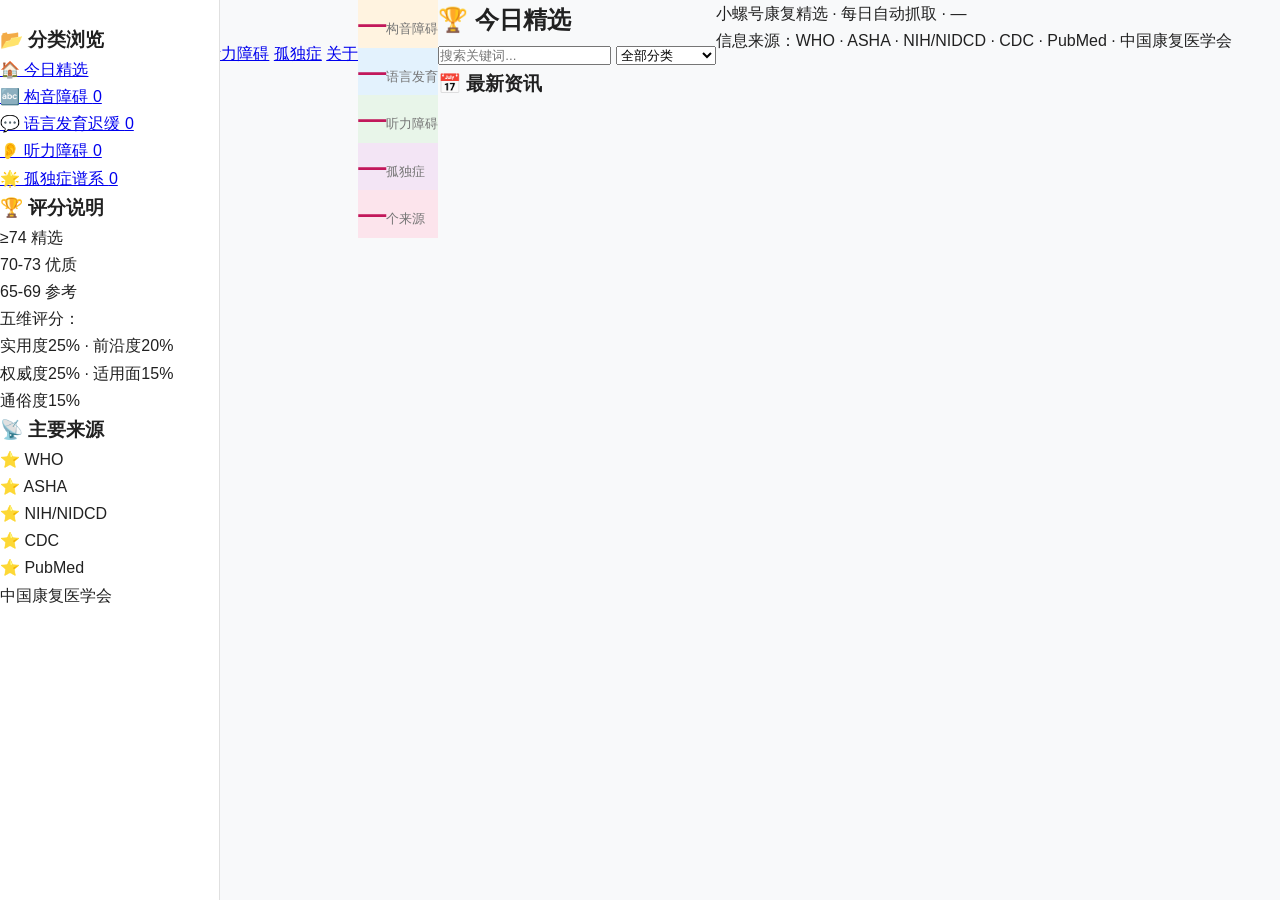
==== index.html @ 3b56fe11 "Add files via upload" ====
<!DOCTYPE html>
<html lang="zh-CN">
<head>
  <meta charset="UTF-8">
  <meta name="viewport" content="width=device-width, initial-scale=1.0">
  <title>小螺号康复精选 — 每日精选言语康复/语言发育迟缓/听力障碍/孤独症康复资讯</title>
  <link rel="stylesheet" href="styles.css">
  <link rel="icon" href="data:image/svg+xml,<svg xmlns='http://www.w3.org/2000/svg' viewBox='0 0 100 100'><text y='.9em' font-size='90'>🐚</text></svg>">
  <style>
    /* Loading skeleton */
    .skeleton { background: linear-gradient(90deg,#f0f0f0 25%,#e0e0e0 50%,#f0f0f0 75%); background-size: 200% 100%; animation: shimmer 1.5s infinite; border-radius: 8px; }
    @keyframes shimmer { 0%{background-position:200% 0} 100%{background-position:-200% 0} }
    .loading-msg { text-align: center; padding: 60px; color: #888; font-size: 16px; }
  </style>
</head>
<body>

<!-- 顶栏 -->
<header class="site-header">
  <div class="header-inner container">
    <a href="index.html" class="logo">
      <svg width="32" height="32" viewBox="0 0 32 32" fill="none" xmlns="http://www.w3.org/2000/svg">
        <path d="M16 4C9.4 4 4 9.4 4 16s5.4 12 12 12 12-5.4 12-12S22.6 4 16 4z" fill="#C2185B" opacity=".15"/>
        <path d="M16 8c-1.1 0-2 .9-2 2v6l-4 4h8l-4-4v-6c0-1.1-.9-2-2-2z" fill="#C2185B"/>
        <path d="M10 20c0 3.3 2.7 6 6 6s6-2.7 6-6H10z" fill="#C2185B" opacity=".7"/>
      </svg>
      <span>小螺号康复精选</span>
    </a>
    <nav class="header-nav">
      <a href="index.html" class="active">今日精选</a>
      <a href="articulation.html">构音障碍</a>
      <a href="language.html">语言发育</a>
      <a href="hearing.html">听力障碍</a>
      <a href="autism.html">孤独症</a>
      <a href="about.html">关于</a>
    </nav>
    <div class="header-stats" id="headerStats">
      <span class="stat-item">🏆 <span id="statSelected">—</span> 精选</span>
      <span class="stat-item">📚 <span id="statTotal">—</span> 资讯</span>
      <span class="stat-item">🕐 <span id="statTime">—</span></span>
    </div>
  </div>
</header>

<!-- 统计横幅 -->
<div class="stats-bar" id="statsBar">
  <div class="container stats-inner">
    <div class="stat-pill" style="background:#fff3e0"><span class="stat-num" id="sArt">—</span><span class="stat-label">构音障碍</span></div>
    <div class="stat-pill" style="background:#e3f2fd"><span class="stat-num" id="sLang">—</span><span class="stat-label">语言发育</span></div>
    <div class="stat-pill" style="background:#e8f5e9"><span class="stat-num" id="sHear">—</span><span class="stat-label">听力障碍</span></div>
    <div class="stat-pill" style="background:#f3e5f5"><span class="stat-num" id="sAut">—</span><span class="stat-label">孤独症</span></div>
    <div class="stat-pill" style="background:#fce4ec"><span class="stat-num" id="sSrc">—</span><span class="stat-label">个来源</span></div>
  </div>
</div>

<!-- 主内容 -->
<main class="main-content container">
  <div class="content-grid">

    <!-- 左侧栏 -->
    <aside class="sidebar" id="sidebar">
      <div class="sidebar-section">
        <h3 class="sidebar-title">📂 分类浏览</h3>
        <ul class="sidebar-nav" id="sidebarNav">
          <li><a href="index.html" class="active">🏠 今日精选</a></li>
          <li><a href="articulation.html">🔤 构音障碍 <span class="badge" id="badgeArt">0</span></a></li>
          <li><a href="language.html">💬 语言发育迟缓 <span class="badge" id="badgeLang">0</span></a></li>
          <li><a href="hearing.html">👂 听力障碍 <span class="badge" id="badgeHear">0</span></a></li>
          <li><a href="autism.html">🌟 孤独症谱系 <span class="badge" id="badgeAut">0</span></a></li>
        </ul>
      </div>
      <div class="sidebar-section">
        <h3 class="sidebar-title">🏆 评分说明</h3>
        <div class="score-legend">
          <div class="legend-item"><span class="legend-dot" style="background:#e53935"></span> ≥74 精选</div>
          <div class="legend-item"><span class="legend-dot" style="background:#fb8c00"></span> 70-73 优质</div>
          <div class="legend-item"><span class="legend-dot" style="background:#43a047"></span> 65-69 参考</div>
        </div>
        <div class="sidebar-desc">五维评分：<br>实用度25% · 前沿度20%<br>权威度25% · 适用面15%<br>通俗度15%</div>
      </div>
      <div class="sidebar-section">
        <h3 class="sidebar-title">📡 主要来源</h3>
        <div class="source-list">
          <div class="source-item">⭐ WHO</div>
          <div class="source-item">⭐ ASHA</div>
          <div class="source-item">⭐ NIH/NIDCD</div>
          <div class="source-item">⭐ CDC</div>
          <div class="source-item">⭐ PubMed</div>
          <div class="source-item">中国康复医学会</div>
        </div>
      </div>
    </aside>

    <!-- 右侧文章列表 -->
    <section class="articles-area" id="articlesArea">
      <div class="articles-header">
        <h2 class="section-title" id="sectionTitle">🏆 今日精选</h2>
        <div class="articles-controls">
          <input type="text" id="searchInput" class="search-input" placeholder="搜索关键词...">
          <select id="filterSelect" class="filter-select">
            <option value="">全部分类</option>
            <option value="articulation">构音障碍</option>
            <option value="language">语言发育迟缓</option>
            <option value="hearing">听力障碍</option>
            <option value="autism">孤独症谱系</option>
          </select>
        </div>
      </div>

      <!-- 精选区 -->
      <div id="selectedSection" class="selected-grid" style="display:none">
        <h3 class="subsection-title">⭐ 精选推荐</h3>
        <div id="selectedGrid" class="articles-grid"></div>
      </div>

      <!-- 全部文章 -->
      <div id="timelineSection">
        <h3 class="subsection-title" id="timelineTitle">📅 最新资讯</h3>
        <div id="timelineList" class="timeline-list"></div>
      </div>
    </section>

  </div>
</main>

<!-- 页脚 -->
<footer class="site-footer">
  <div class="container footer-inner">
    <p>小螺号康复精选 · 每日自动抓取 · <span id="footerTime">—</span></p>
    <p>信息来源：WHO · ASHA · NIH/NIDCD · CDC · PubMed · 中国康复医学会</p>
  </div>
</footer>

<script src="data.js"></script>
<script>
// ═══════════════════════════════════════════════════
// 渲染引擎
// ═══════════════════════════════════════════════════
const DATA = window.REHAB_HOT_DATA;

function esc(s) {
  if (!s) return '';
  return String(s)
    .replace(/&/g,'&amp;')
    .replace(/</g,'&lt;')
    .replace(/>/g,'&gt;')
    .replace(/"/g,'&quot;');
}

function scoreClass(score) {
  if (score >= 74) return 'score-top';
  if (score >= 70) return 'score-high';
  return 'score-mid';
}

function scoreLabel(score) {
  if (score >= 74) return '精选';
  if (score >= 70) return '优质';
  return '参考';
}

function catBadge(cat) {
  const map = {articulation:'🔤',language:'💬',hearing:'👂',autism:'🌟'};
  const names = {articulation:'构音',language:'语言',hearing:'听力',autism:'孤独'};
  return `<span class="cat-badge cat-${cat}">${map[cat]||'📌'} ${names[cat]||cat}</span>`;
}

function articleCard(art) {
  const s = art.scores || {};
  return `
  <article class="article-card ${art.is_selected ? 'card-selected' : ''}">
    <div class="card-header">
      ${catBadge(art.category)}
      <span class="score-badge ${scoreClass(art.final_score)}">${art.final_score}</span>
    </div>
    <h3 class="card-title"><a href="${esc(art.url)}" target="_blank" rel="noopener">${esc(art.title)}</a></h3>
    <p class="card-summary">${esc(art.summary)}</p>
    ${art.reason ? `<p class="card-reason">💡 ${esc(art.reason)}</p>` : ''}
    <div class="card-footer">
      <span class="card-source">${esc(art.source)}</span>
      <span class="card-date">${esc(art.date_label)} ${esc(art.time_label)}</span>
    </div>
    <div class="card-scores">
      <span title="实用度" class="score-dim ${s.实用度>=70?'ok':''}">实用 ${s.实用度||0}</span>
      <span title="前沿度" class="score-dim ${s.前沿度>=70?'ok':''}">前沿 ${s.前沿度||0}</span>
      <span title="权威度" class="score-dim ${s.权威度>=85?'ok':''}">权威 ${s.权威度||0}</span>
      <span title="适用面" class="score-dim ${s.适用面>=60?'ok':''}">适用 ${s.适用面||0}</span>
    </div>
    <a href="${esc(art.url)}" target="_blank" rel="noopener" class="read-btn">阅读原文 →</a>
  </article>`;
}

function renderAll() {
  const arts = DATA.articles || [];
  const cats = DATA.categories || {};

  // 更新统计
  document.getElementById('statSelected').textContent = DATA.selected_count || 0;
  document.getElementById('statTotal').textContent = DATA.total || arts.length;
  document.getElementById('statTime').textContent = DATA.updated || '';
  document.getElementById('footerTime').textContent = DATA.updated || '';

  const art  = cats.articulation || {};
  const lang = cats.language || {};
  const hear = cats.hearing || {};
  const aut  = cats.autism || {};
  document.getElementById('sArt').textContent  = art.total  || 0;
  document.getElementById('sLang').textContent  = lang.total || 0;
  document.getElementById('sHear').textContent  = hear.total || 0;
  document.getElementById('sAut').textContent   = aut.total  || 0;
  document.getElementById('sSrc').textContent   = DATA.sources_count || 0;

  document.getElementById('badgeArt').textContent  = art.total  || 0;
  document.getElementById('badgeLang').textContent = lang.total || 0;
  document.getElementById('badgeHear').textContent = hear.total || 0;
  document.getElementById('badgeAut').textContent  = aut.total  || 0;

  // 精选文章
  const selected = arts.filter(a => a.is_selected).slice(0, 6);
  if (selected.length > 0) {
    document.getElementById('selectedSection').style.display = 'block';
    document.getElementById('selectedGrid').innerHTML =
      selected.map(articleCard).join('');
  }

  // 全部文章（按日期分组）
  const byDate = {};
  for (const a of arts) {
    const d = a.date_label || '其他';
    if (!byDate[d]) byDate[d] = [];
    byDate[d].push(a);
  }

  const sortedDates = Object.keys(byDate).sort((a, b) => {
    // 按日期字符串排序（最新的在前面）
    return b.localeCompare(a);
  });

  let timelineHTML = '';
  for (const date of sortedDates) {
    timelineHTML += `<div class="date-group">
      <div class="date-label-row"><span class="date-label">📅 ${esc(date)}</span><span class="date-count">${byDate[date].length}篇</span></div>
      <div class="date-articles">${byDate[date].map(articleCard).join('')}</div>
    </div>`;
  }
  document.getElementById('timelineList').innerHTML = timelineHTML;
}

// 搜索 + 过滤
function applyFilters() {
  const q    = document.getElementById('searchInput').value.trim().toLowerCase();
  const cat  = document.getElementById('filterSelect').value;
  const arts = DATA.articles || [];
  const filtered = arts.filter(a => {
    if (cat && a.category !== cat) return false;
    if (q) {
      const text = (a.title + ' ' + a.summary + ' ' + a.source + ' ' + (a.reason||'')).toLowerCase();
      if (!text.includes(q)) return false;
    }
    return true;
  });

  // 重建时间线
  const byDate = {};
  for (const a of filtered) {
    const d = a.date_label || '其他';
    if (!byDate[d]) byDate[d] = [];
    byDate[d].push(a);
  }

  const sortedDates = Object.keys(byDate).sort((a, b) => b.localeCompare(a));
  let html = '';
  for (const date of sortedDates) {
    html += `<div class="date-group">
      <div class="date-label-row"><span class="date-label">📅 ${esc(date)}</span><span class="date-count">${byDate[date].length}篇</span></div>
      <div class="date-articles">${byDate[date].map(articleCard).join('')}</div>
    </div>`;
  }

  const selectedSection = document.getElementById('selectedSection');
  if (q || cat) {
    selectedSection.style.display = 'none';
  } else {
    selectedSection.style.display = filtered.filter(a=>a.is_selected).length > 0 ? 'block' : 'none';
  }

  document.getElementById('timelineList').innerHTML = html || '<p style="padding:40px;text-align:center;color:#888">未找到匹配的文章</p>';
  document.getElementById('sectionTitle').textContent = (q || cat) ? `🔍 搜索结果（${filtered.length}篇）` : '🏆 今日精选';
}

document.getElementById('searchInput').addEventListener('input', applyFilters);
document.getElementById('filterSelect').addEventListener('change', applyFilters);

// 高亮侧边栏
(function highlightSidebar() {
  const navs = document.querySelectorAll('.sidebar-nav a');
  navs.forEach(a => {
    if (a.getAttribute('href') === 'index.html') {
      a.classList.toggle('active', true);
    }
  });
})();

renderAll();
</script>
</body>
</html>
---- styles.css ----
/* ============================================
   小螺号康复精选 RehabHot - 样式表
   家长版主色: #C2185B (玫红)
   康复师版主色: #2b7dd1 (藏蓝)
   ============================================ */

/* ---------- 变量 & 重置 ---------- */
:root {
  /* 家长版 */
  --color-primary: #C2185B;
  --color-primary-light: #E91E8C;
  --color-primary-bg: #FCE4EC;
  --color-accent: #FF4081;

  /* 共用 */
  --color-bg: #F8F9FA;
  --color-surface: #FFFFFF;
  --color-border: #E0E0E0;
  --color-text: #212121;
  --color-text-muted: #757575;
  --color-score-high: #E53935;
  --color-score-mid: #FB8C00;
  --color-score-low: #43A047;

  /* 阴影 */
  --shadow-sm: 0 2px 8px rgba(0,0,0,.08);
  --shadow-md: 0 4px 16px rgba(0,0,0,.12);

  /* 圆角 */
  --radius: 12px;
  --radius-sm: 8px;

  /* 侧边栏宽度 */
  --sidebar-w: 220px;
}

* { box-sizing: border-box; margin: 0; padding: 0; }

body {
  font-family: -apple-system, "PingFang SC", "Microsoft YaHei", sans-serif;
  background: var(--color-bg);
  color: var(--color-text);
  line-height: 1.7;
  display: flex;
  min-height: 100vh;
}

/* ---------- 左侧边栏 ---------- */
.sidebar {
  width: var(--sidebar-w);
  background: var(--color-surface);
  border-right: 1px solid var(--color-border);
  padding: 24px 0;
  position: fixed;
  top: 0; left: 0; bottom: 0;
  display: flex;
  flex-direction: column;
  overflow-y: auto;
}

.sidebar-brand {
  display: flex;
  align-items: center;
  gap: 10px;
  padding: 0 20px 20px;
  text-decoration: none;
  border-bottom: 1px solid var(--color-border);
  margin-bottom: 12px;
}

.brand-logo {
  width: 36px; height: 36px;
  background: linear-gradient(135deg, var(--color-primary), var(--color-accent));
  border-radius: 10px;
  display: flex; align-items: center; justify-content: center;
  color: #fff; font-weight: 900; font-size: 14px;
  letter-spacing: -0.5px;
}

.brand-text { display: flex; flex-direction: column; }
.brand-name { font-weight: 700; font-size: 15px; color: var(--color-text); }
.brand-sub { font-size: 11px; color: var(--color-text-muted); }

.side-nav { flex: 1; padding: 0 12px; }

.side-link {
  display: flex;
  align-items: center;
  gap: 10px;
  padding: 10px 12px;
  border-radius: var(--radius-sm);
  text-decoration: none;
  color: var(--color-text-muted);
  font-size: 14px;
  transition: all 0.2s;
  margin-bottom: 2px;
}

.side-link:hover { background: var(--color-primary-bg); color: var(--color-primary); }
.side-link.active { background: var(--color-primary-bg); color: var(--color-primary); font-weight: 600; }
.side-link svg { width: 18px; height: 18px; flex-shrink: 0; }

.side-section-title {
  padding: 16px 24px 6px;
  font-size: 11px;
  font-weight: 700;
  text-transform: uppercase;
  letter-spacing: 0.08em;
  color: var(--color-text-muted);
}

.sidebar-footer {
  padding: 12px;
  border-top: 1px solid var(--color-border);
}

/* ---------- 主内容区 ---------- */
.main {
  margin-left: var(--sidebar-w);
  flex: 1;
  min-height: 100vh;
}

/* ---------- 页面头部 ---------- */
.page-header {
  padding: 32px 36px 24px;
  background: var(--color-surface);
  border-bottom: 1px solid var(--color-border);
}

.page-title {
  font-size: 26px;
  font-weight: 700;
  color: var(--color-text);
}

.page-subtitle {
  font-size: 14px;
  color: var(--color-text-muted);
  margin-top: 4px;
}

/* 渐变标题条 */
.gradient-bar {
  background: linear-gradient(135deg, var(--color-primary), var(--color-accent));
  padding: 20px 36px;
  color: #fff;
}

.gradient-bar .page-title { color: #fff; }
.gradient-bar .page-subtitle { color: rgba(255,255,255,0.8); }

/* ---------- 筛选栏 ---------- */
.filter-bar {
  padding: 16px 36px;
  background: var(--color-surface);
  border-bottom: 1px solid var(--color-border);
  display: flex;
  align-items: center;
  gap: 12px;
  flex-wrap: wrap;
}

.filter-bar input[type="text"] {
  flex: 1;
  min-width: 200px;
  padding: 8px 14px;
  border: 1px solid var(--color-border);
  border-radius: var(--radius-sm);
  font-size: 14px;
  outline: none;
  transition: border-color 0.2s;
}

.filter-bar input[type="text"]:focus { border-color: var(--color-primary); }

.filter-tag {
  display: inline-flex;
  align-items: center;
  gap: 4px;
  padding: 5px 12px;
  border-radius: 20px;
  border: 1px solid var(--color-border);
  font-size: 13px;
  cursor: pointer;
  transition: all 0.2s;
  text-decoration: none;
  color: var(--color-text);
}

.filter-tag:hover, .filter-tag.active {
  border-color: var(--color-primary);
  background: var(--color-primary-bg);
  color: var(--color-primary);
}

/* ---------- 时间线内容区 ---------- */
.timeline-wrap { padding: 0 36px 40px; }

.timeline-day { margin-top: 28px; }

.timeline-day-head {
  display: flex;
  align-items: center;
  gap: 12px;
  margin-bottom: 16px;
}

.timeline-date {
  font-size: 13px;
  font-weight: 700;
  color: var(--color-primary);
  text-transform: uppercase;
  letter-spacing: 0.05em;
}

.timeline-day-head::after {
  content: '';
  flex: 1;
  height: 1px;
  background: var(--color-border);
}

.timeline-items { display: flex; flex-direction: column; gap: 12px; }

/* ---------- 文章卡片 ---------- */
.article-card {
  background: var(--color-surface);
  border: 1px solid var(--color-border);
  border-radius: var(--radius);
  padding: 18px 20px;
  transition: box-shadow 0.2s, transform 0.2s;
}

.article-card:hover {
  box-shadow: var(--shadow-md);
  transform: translateY(-2px);
}

.card-header {
  display: flex;
  align-items: flex-start;
  justify-content: space-between;
  margin-bottom: 10px;
  gap: 12px;
}

.card-meta {
  display: flex;
  align-items: center;
  gap: 8px;
  flex-wrap: wrap;
}

.card-source {
  display: flex;
  align-items: center;
  gap: 6px;
  font-size: 13px;
  color: var(--color-text-muted);
}

.source-avatar {
  width: 22px; height: 22px;
  border-radius: 50%;
  background: var(--color-primary-bg);
  display: flex; align-items: center; justify-content: center;
  font-size: 10px; font-weight: 700;
  color: var(--color-primary);
}

.card-badges { display: flex; align-items: center; gap: 8px; }

.score-badge {
  display: inline-flex;
  align-items: center;
  padding: 2px 8px;
  border-radius: 10px;
  font-size: 12px;
  font-weight: 700;
  font-family: "SF Mono", monospace;
}

.score-high { background: #FFEBEE; color: var(--color-score-high); }
.score-mid { background: #FFF3E0; color: var(--color-score-mid); }
.score-low { background: #E8F5E9; color: var(--color-score-low); }

.selected-badge {
  display: inline-flex;
  align-items: center;
  gap: 3px;
  padding: 2px 8px;
  border-radius: 10px;
  background: linear-gradient(135deg, var(--color-primary), var(--color-accent));
  color: #fff;
  font-size: 11px;
  font-weight: 700;
}

.article-title {
  font-size: 16px;
  font-weight: 600;
  color: var(--color-text);
  text-decoration: none;
  line-height: 1.5;
  display: block;
  margin-bottom: 8px;
  transition: color 0.2s;
}

.article-title:hover { color: var(--color-primary); }

.article-summary {
  font-size: 14px;
  color: var(--color-text-muted);
  line-height: 1.7;
  margin-bottom: 12px;
  display: -webkit-box;
  -webkit-line-clamp: 3;
  -webkit-box-orient: vertical;
  overflow: hidden;
}

.article-reason {
  background: var(--color-primary-bg);
  border-left: 3px solid var(--color-primary);
  padding: 8px 12px;
  border-radius: 0 var(--radius-sm) var(--radius-sm) 0;
  font-size: 13px;
  color: var(--color-text);
  margin-bottom: 12px;
}

.article-reason-label {
  font-weight: 700;
  color: var(--color-primary);
  margin-right: 4px;
}

.article-tags {
  display: flex;
  flex-wrap: wrap;
  gap: 6px;
  margin-bottom: 10px;
}

.tag {
  display: inline-flex;
  padding: 2px 10px;
  border-radius: 12px;
  font-size: 12px;
  background: var(--color-bg);
  color: var(--color-text-muted);
  border: 1px solid var(--color-border);
}

.tag.category-articulation { background: #E3F2FD; color: #1565C0; border-color: #BBDEFB; }
.tag.category-language { background: #E8F5E9; color: #2E7D32; border-color: #C8E6C9; }
.tag.category-hearing { background: #FFF3E0; color: #E65100; border-color: #FFE0B2; }
.tag.category-autism { background: #F3E5F5; color: #7B1FA2; border-color: #E1BEE7; }

.article-footer {
  display: flex;
  align-items: center;
  justify-content: space-between;
  padding-top: 10px;
  border-top: 1px solid var(--color-border);
}

.article-time {
  font-size: 12px;
  color: var(--color-text-muted);
}

.read-btn {
  display: inline-flex;
  align-items: center;
  gap: 4px;
  padding: 5px 14px;
  border-radius: var(--radius-sm);
  background: var(--color-primary);
  color: #fff;
  text-decoration: none;
  font-size: 13px;
  font-weight: 600;
  transition: opacity 0.2s;
}

.read-btn:hover { opacity: 0.85; }

/* ---------- 分类入口卡片 ---------- */
.category-grid {
  display: grid;
  grid-template-columns: repeat(auto-fill, minmax(260px, 1fr));
  gap: 20px;
  padding: 28px 36px;
}

.cat-card {
  background: var(--color-surface);
  border: 1px solid var(--color-border);
  border-radius: var(--radius);
  padding: 24px;
  text-decoration: none;
  transition: all 0.2s;
  position: relative;
  overflow: hidden;
}

.cat-card:hover {
  box-shadow: var(--shadow-md);
  transform: translateY(-3px);
}

.cat-card::before {
  content: '';
  position: absolute;
  top: 0; left: 0; right: 0;
  height: 4px;
}

.cat-card.articulation::before { background: #1565C0; }
.cat-card.language::before { background: #2E7D32; }
.cat-card.hearing::before { background: #E65100; }
.cat-card.autism::before { background: #7B1FA2; }

.cat-icon {
  width: 48px; height: 48px;
  border-radius: 12px;
  display: flex; align-items: center; justify-content: center;
  font-size: 22px;
  margin-bottom: 14px;
}

.cat-card.articulation .cat-icon { background: #E3F2FD; }
.cat-card.language .cat-icon { background: #E8F5E9; }
.cat-card.hearing .cat-icon { background: #FFF3E0; }
.cat-card.autism .cat-icon { background: #F3E5F5; }

.cat-name { font-size: 17px; font-weight: 700; margin-bottom: 6px; }
.cat-desc { font-size: 13px; color: var(--color-text-muted); margin-bottom: 14px; }
.cat-count { font-size: 12px; color: var(--color-text-muted); }

/* ---------- 关于页 ---------- */
.about-content {
  max-width: 720px;
  padding: 40px 36px;
}

.about-content h2 {
  font-size: 20px;
  margin: 28px 0 12px;
  color: var(--color-text);
}

.about-content p { font-size: 15px; color: var(--color-text-muted); margin-bottom: 12px; }

.about-content ul {
  list-style: none;
  padding: 0;
  margin-bottom: 12px;
}

.about-content li {
  padding: 6px 0;
  font-size: 14px;
  color: var(--color-text-muted);
  display: flex;
  align-items: center;
  gap: 8px;
}

.about-content li::before {
  content: '✓';
  color: var(--color-primary);
  font-weight: 700;
}

/* ---------- 关于页数据源表格 ---------- */
.source-table {
  width: 100%;
  border-collapse: collapse;
  margin: 16px 0;
  font-size: 14px;
}

.source-table th, .source-table td {
  padding: 10px 14px;
  text-align: left;
  border-bottom: 1px solid var(--color-border);
}

.source-table th {
  background: var(--color-primary-bg);
  color: var(--color-primary);
  font-weight: 700;
}

.source-table tr:hover { background: #FAFAFA; }

/* ---------- 统计概览 ---------- */
.stats-row {
  display: flex;
  gap: 16px;
  padding: 20px 36px;
  flex-wrap: wrap;
}

.stat-card {
  flex: 1;
  min-width: 140px;
  background: var(--color-surface);
  border: 1px solid var(--color-border);
  border-radius: var(--radius);
  padding: 18px 20px;
  text-align: center;
}

.stat-num {
  font-size: 28px;
  font-weight: 700;
  color: var(--color-primary);
}

.stat-label { font-size: 13px; color: var(--color-text-muted); margin-top: 4px; }

/* ---------- 响应式 ---------- */
@media (max-width: 768px) {
  :root { --sidebar-w: 0px; }

  .sidebar {
    width: 100%;
    position: relative;
    flex-direction: row;
    flex-wrap: wrap;
    padding: 12px;
    border-right: none;
    border-bottom: 1px solid var(--color-border);
  }

  .sidebar-brand { padding: 0 12px 8px; border-bottom: none; }
  .side-nav { display: flex; flex-wrap: wrap; padding: 0; gap: 4px; }
  .side-link { font-size: 13px; padding: 6px 10px; }
  .side-section-title { display: none; }
  .sidebar-footer { display: none; }

  .main { margin-left: 0; }
  .page-header, .gradient-bar, .filter-bar { padding: 16px 16px 12px; }
  .timeline-wrap { padding: 0 16px 32px; }
  .category-grid { grid-template-columns: 1fr 1fr; padding: 16px; gap: 12px; }
  .stats-row { padding: 16px; }
  .about-content { padding: 24px 16px; }
}

/* ---------- 空状态 / 加载 ---------- */
.empty-state {
  text-align: center;
  padding: 60px 20px;
  color: var(--color-text-muted);
}

.empty-state .emoji { font-size: 48px; margin-bottom: 16px; }
.empty-state p { font-size: 15px; }

/* ---------- 顶部时间线指示器 ---------- */
.time-badge {
  display: inline-flex;
  align-items: center;
  gap: 5px;
  padding: 3px 10px;
  border-radius: 12px;
  font-size: 12px;
  color: #fff;
  background: var(--color-primary);
}

.time-dot {
  width: 6px; height: 6px;
  border-radius: 50%;
  background: currentColor;
  animation: pulse 1.5s infinite;
}

@keyframes pulse {
  0%, 100% { opacity: 1; }
  50% { opacity: 0.4; }
}
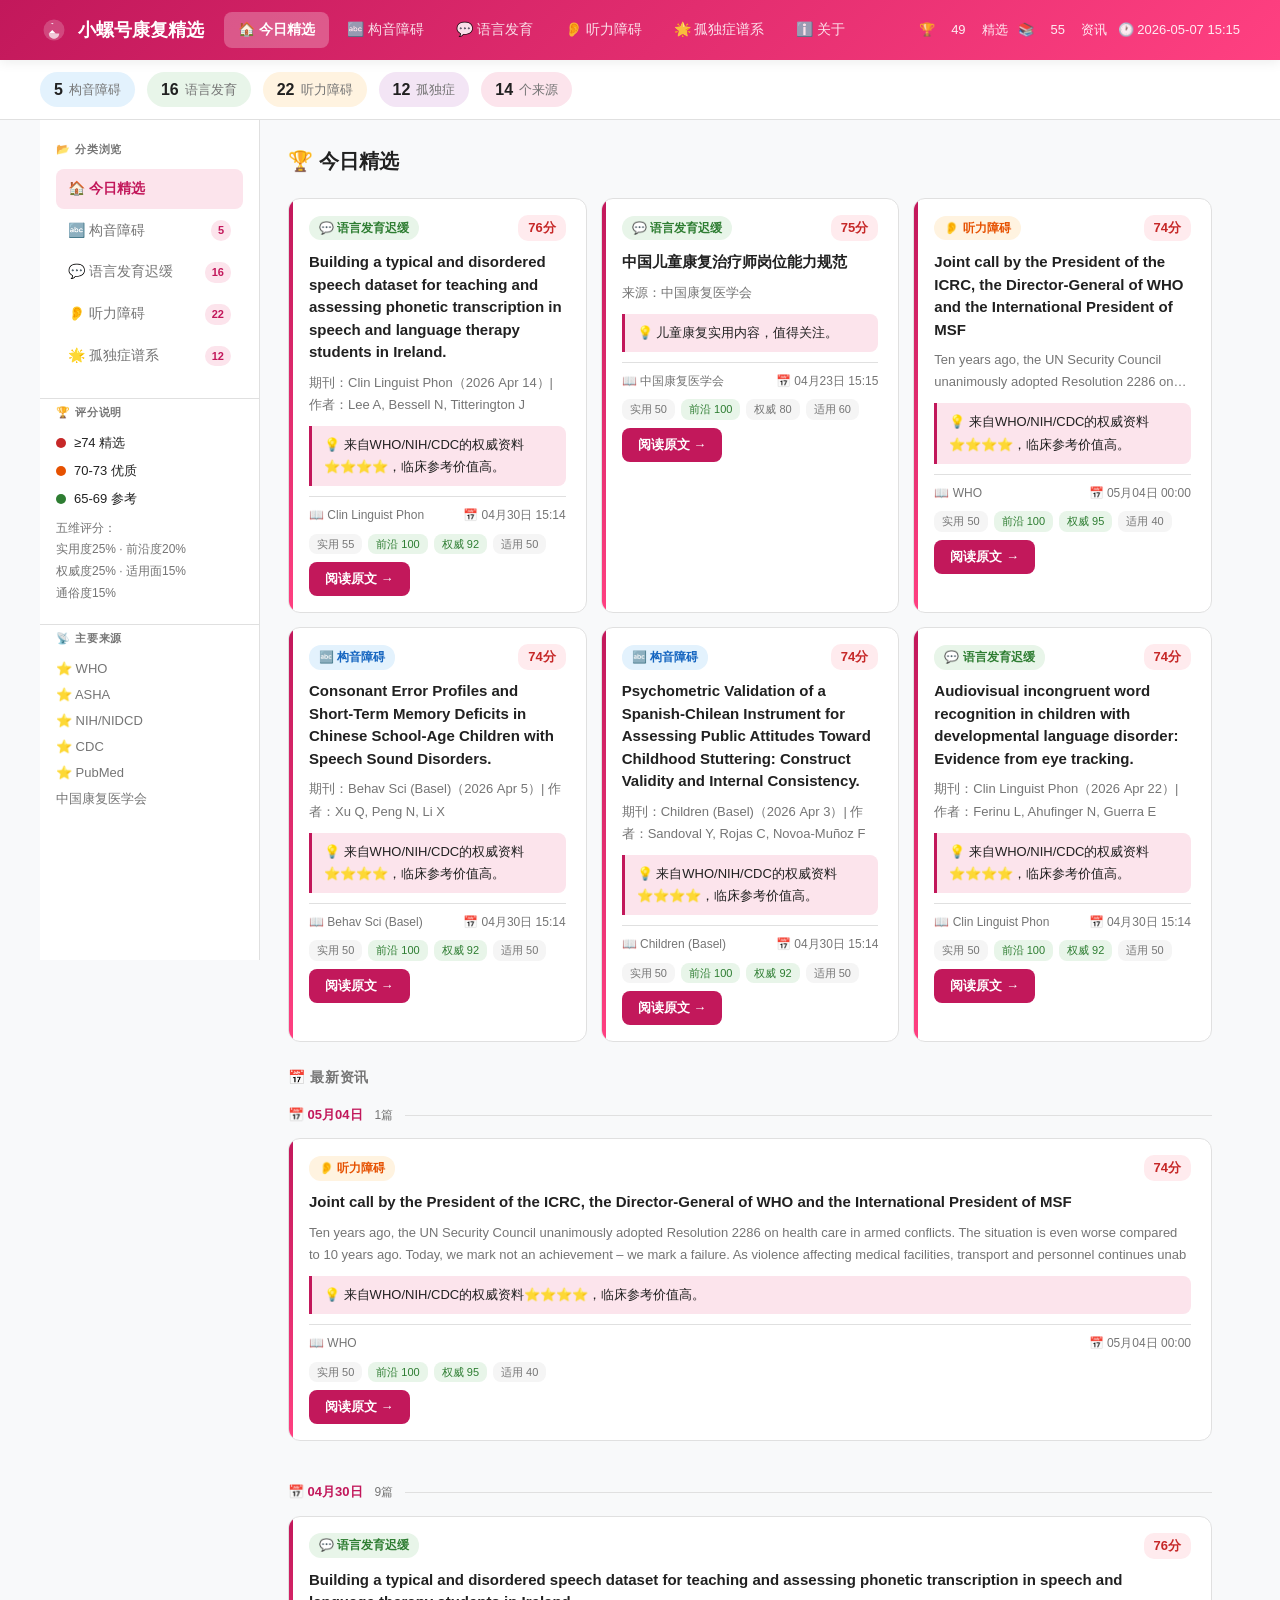
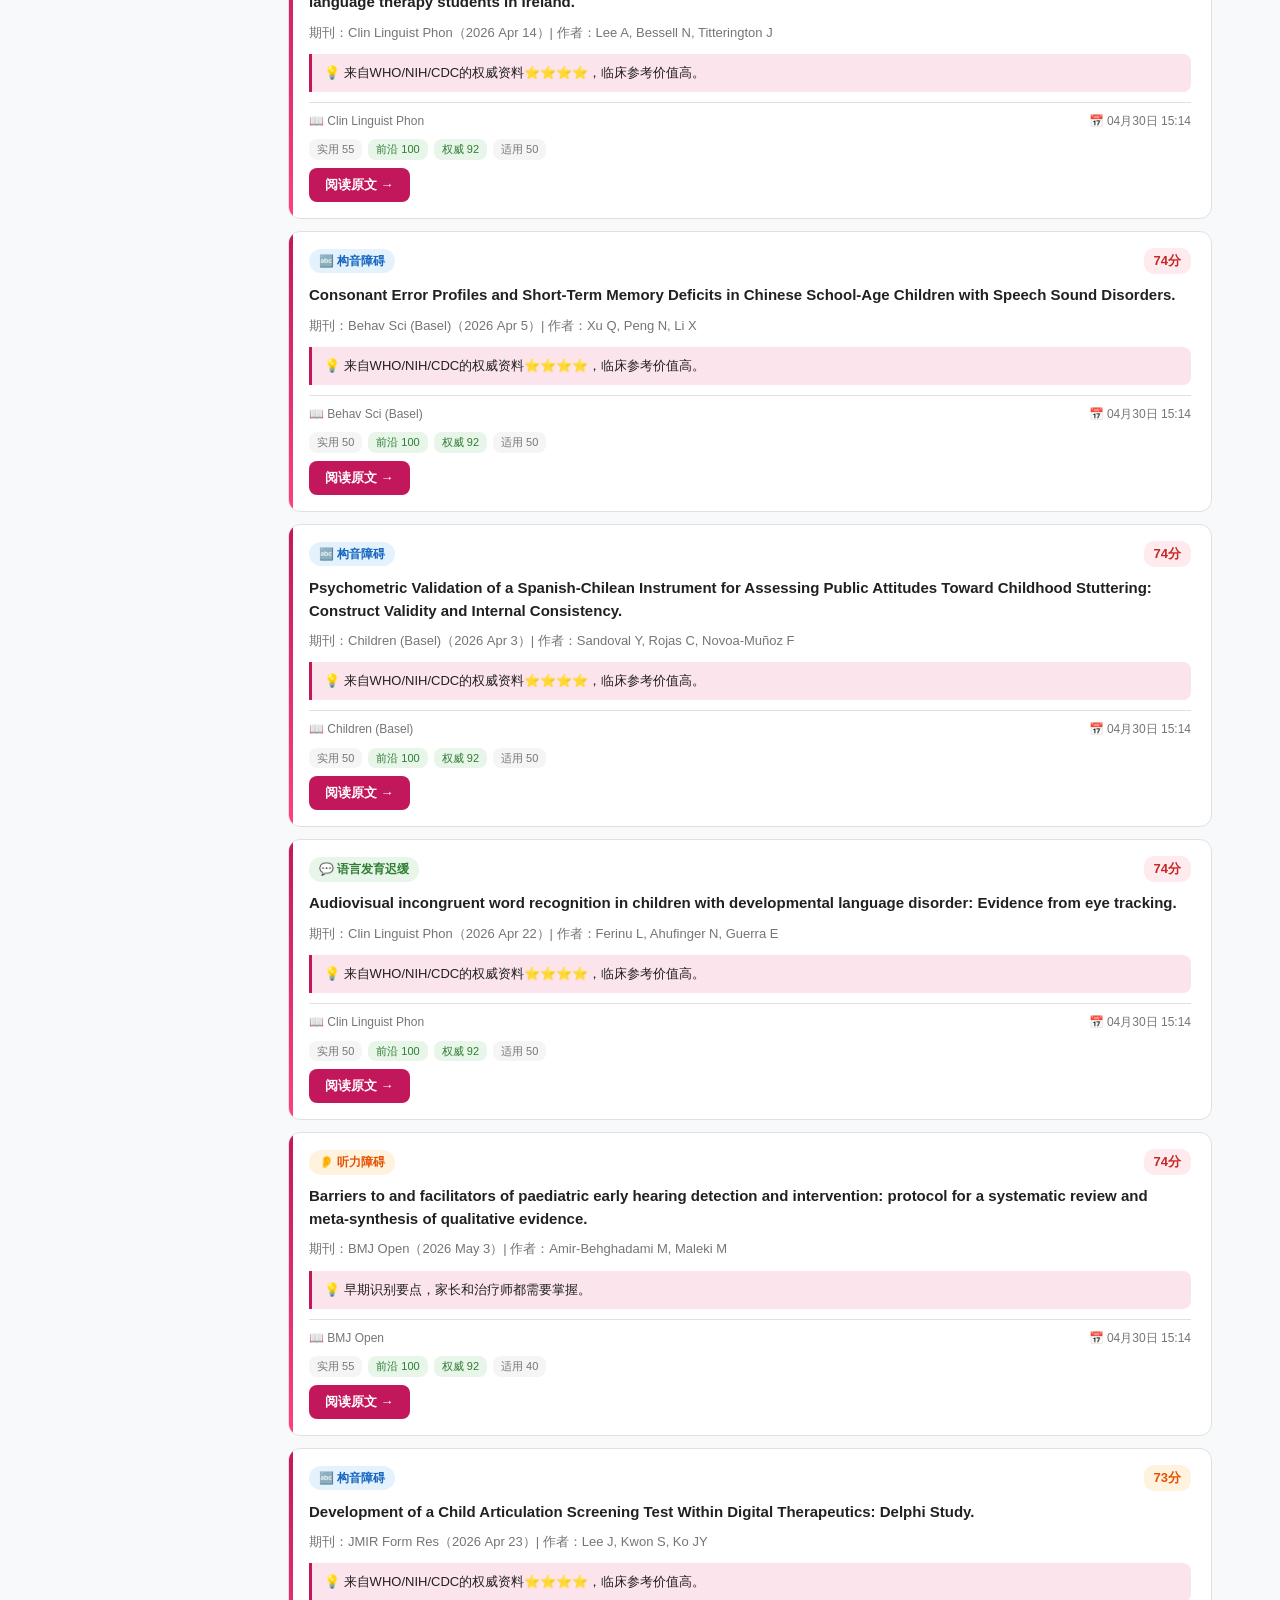
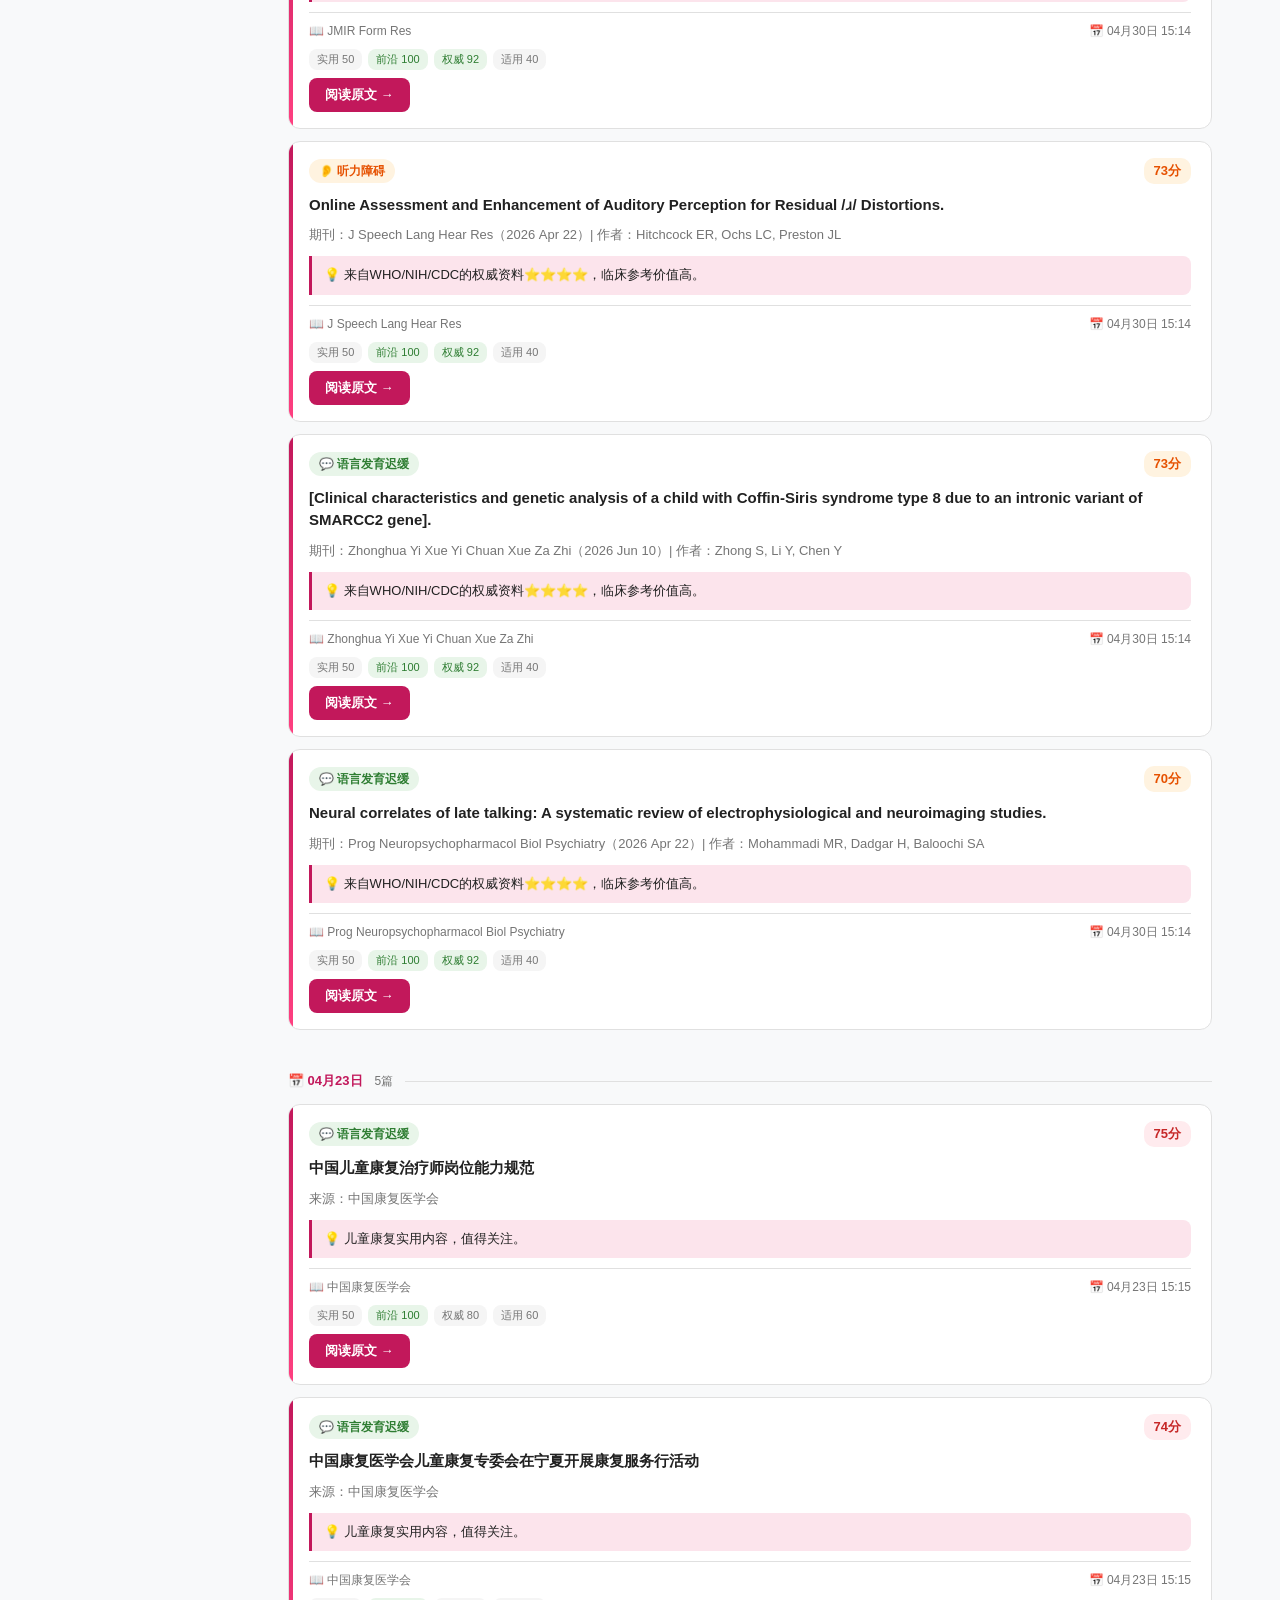
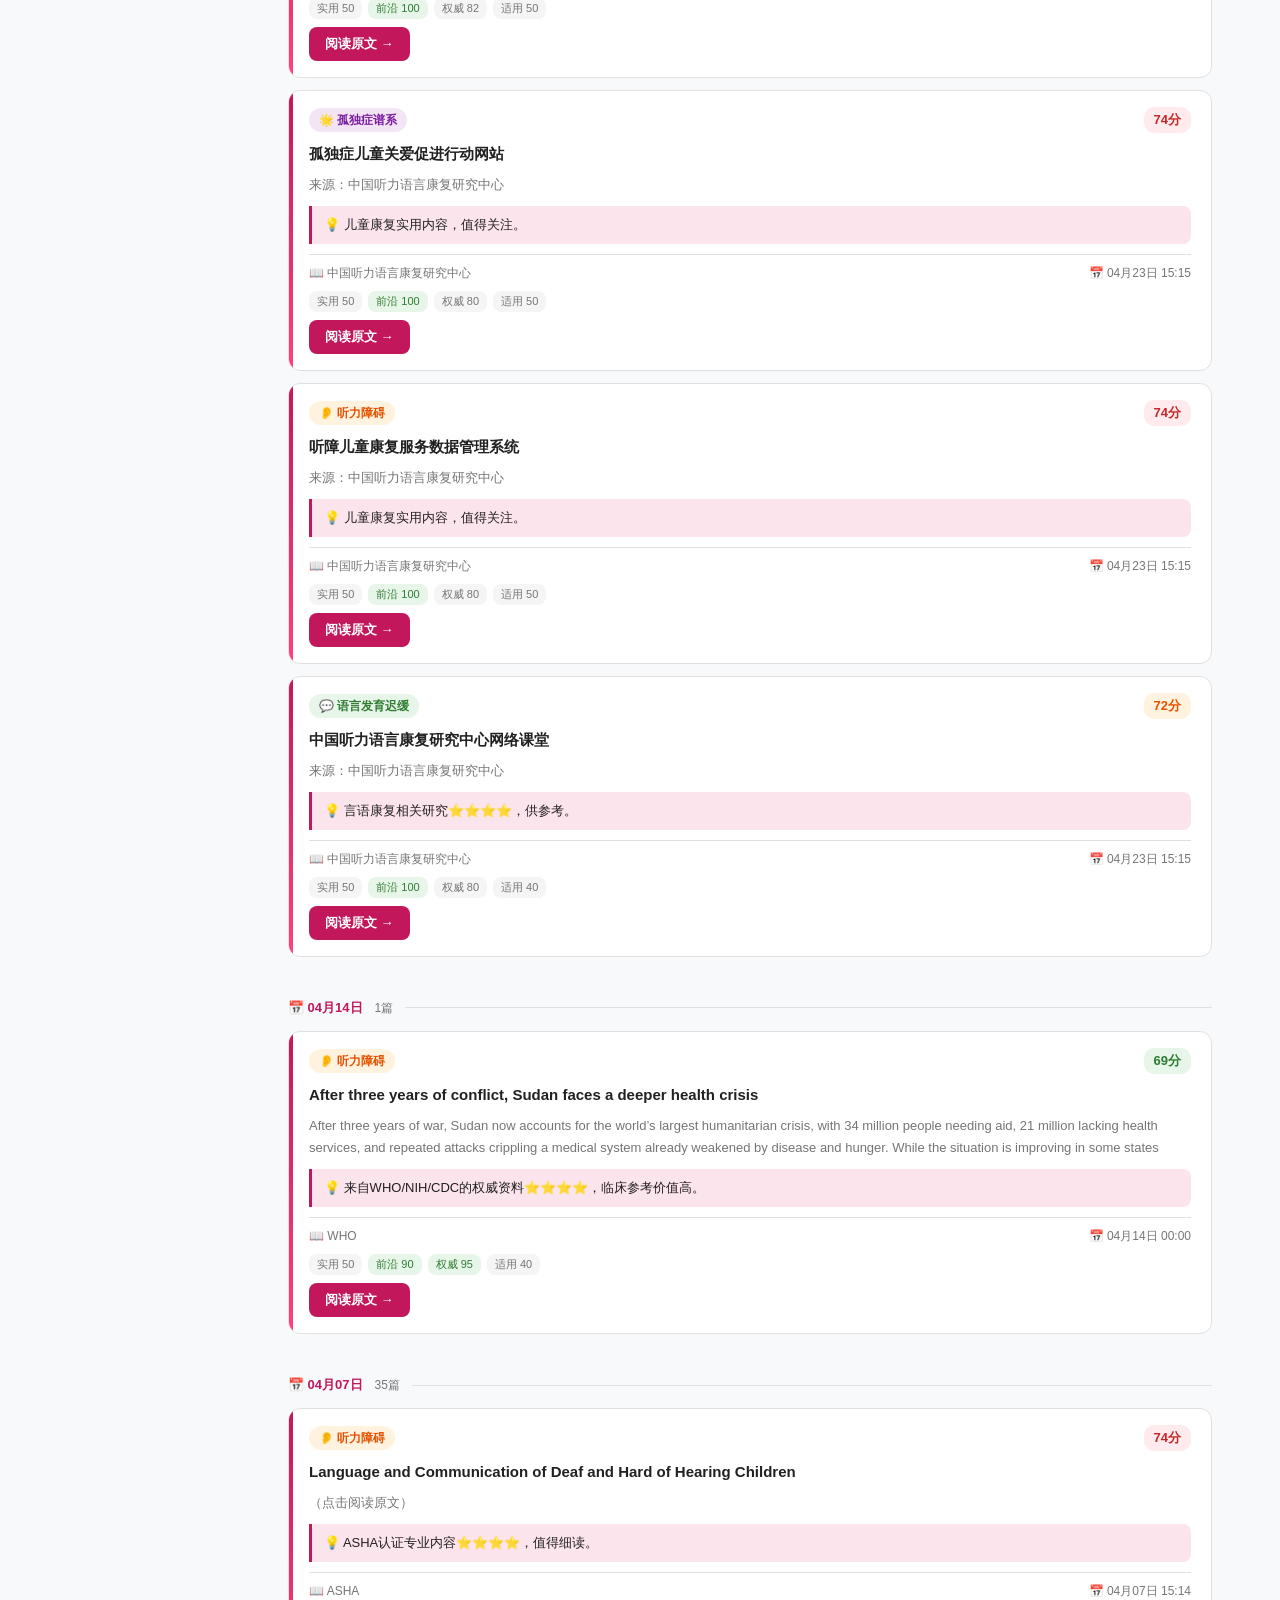
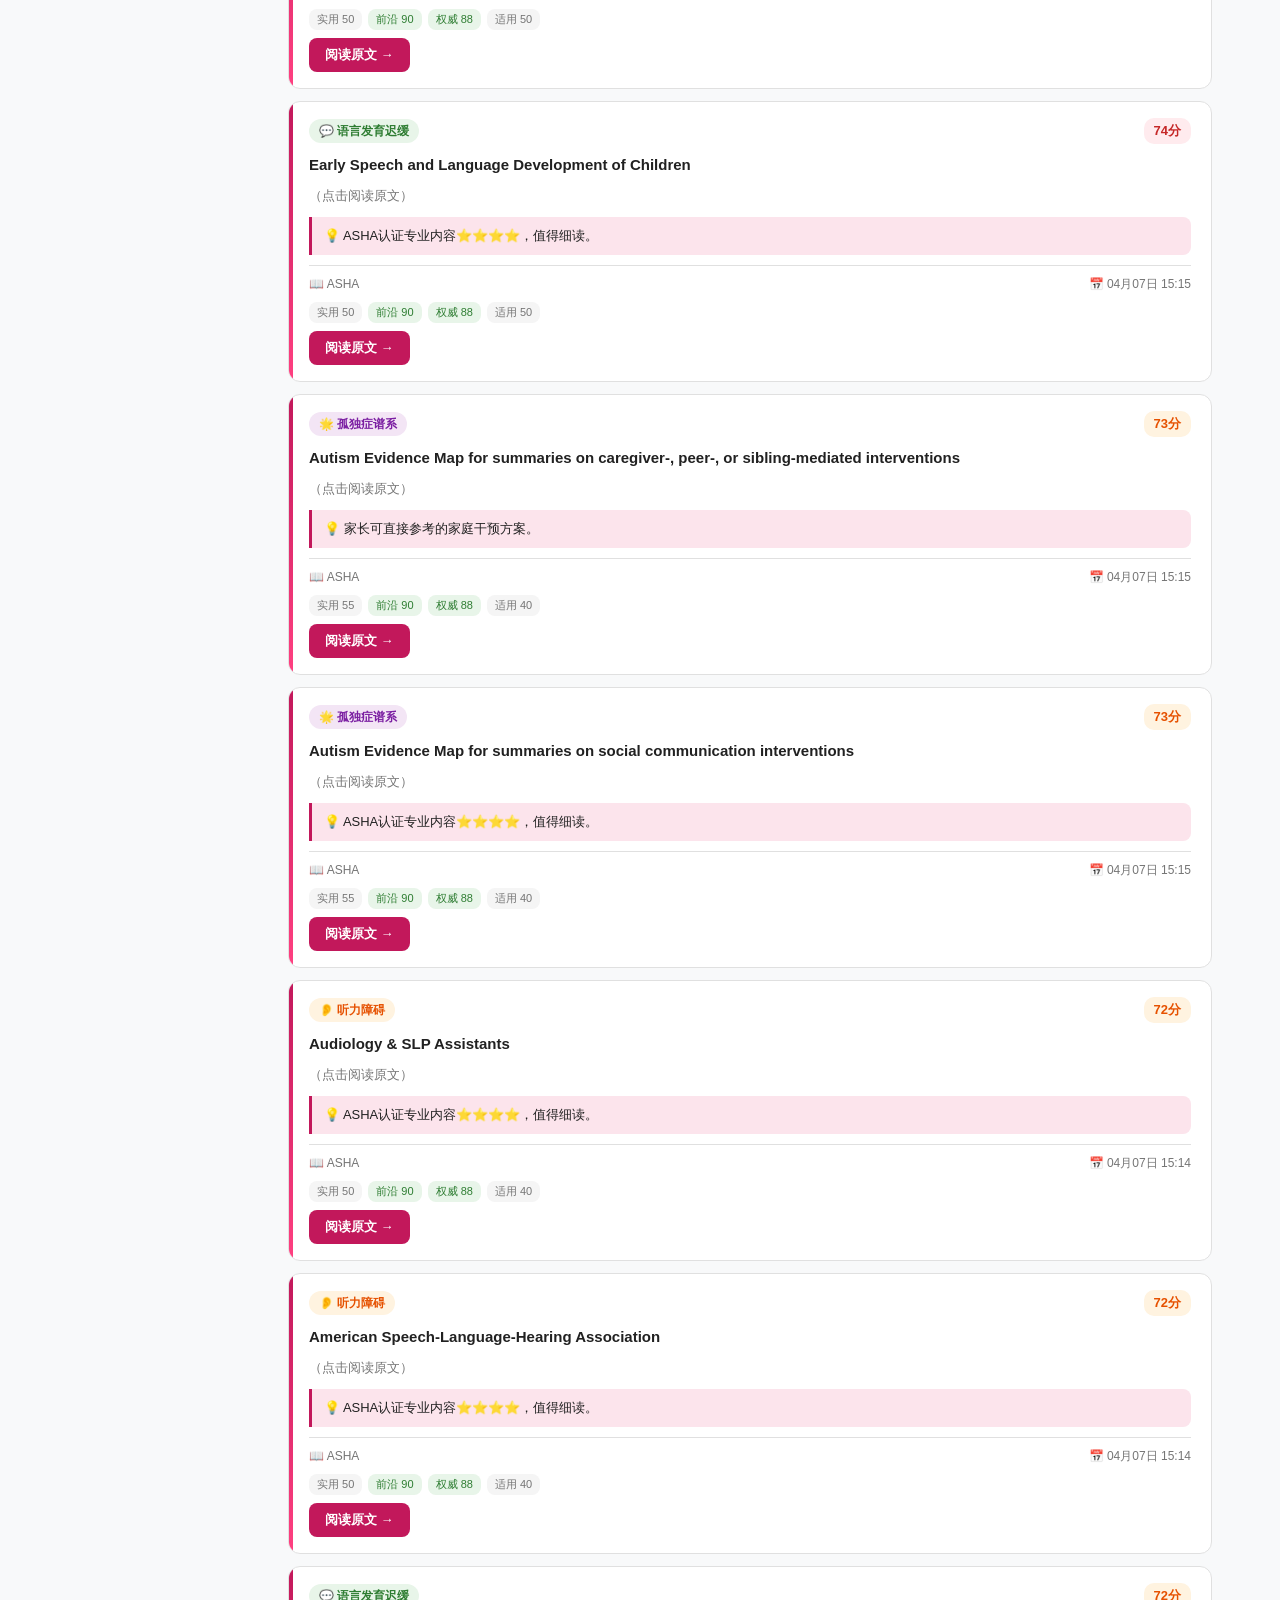
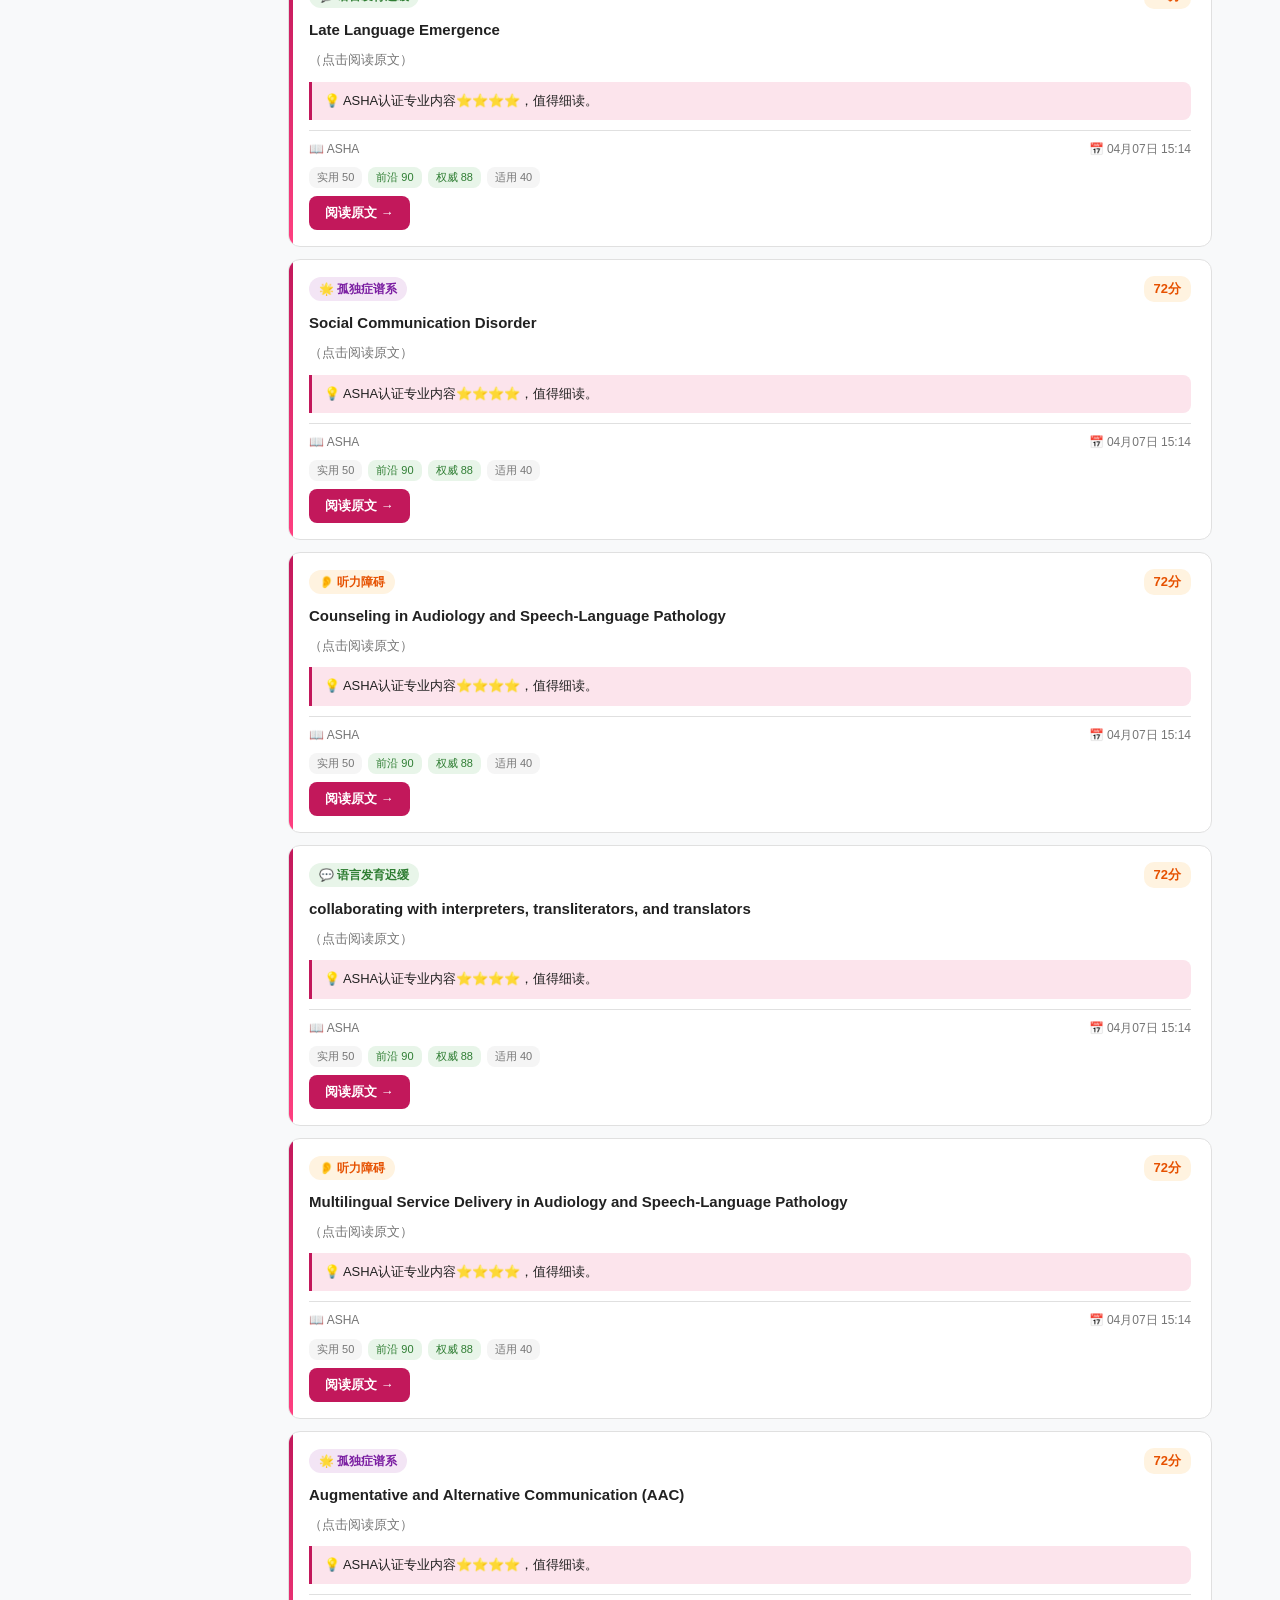
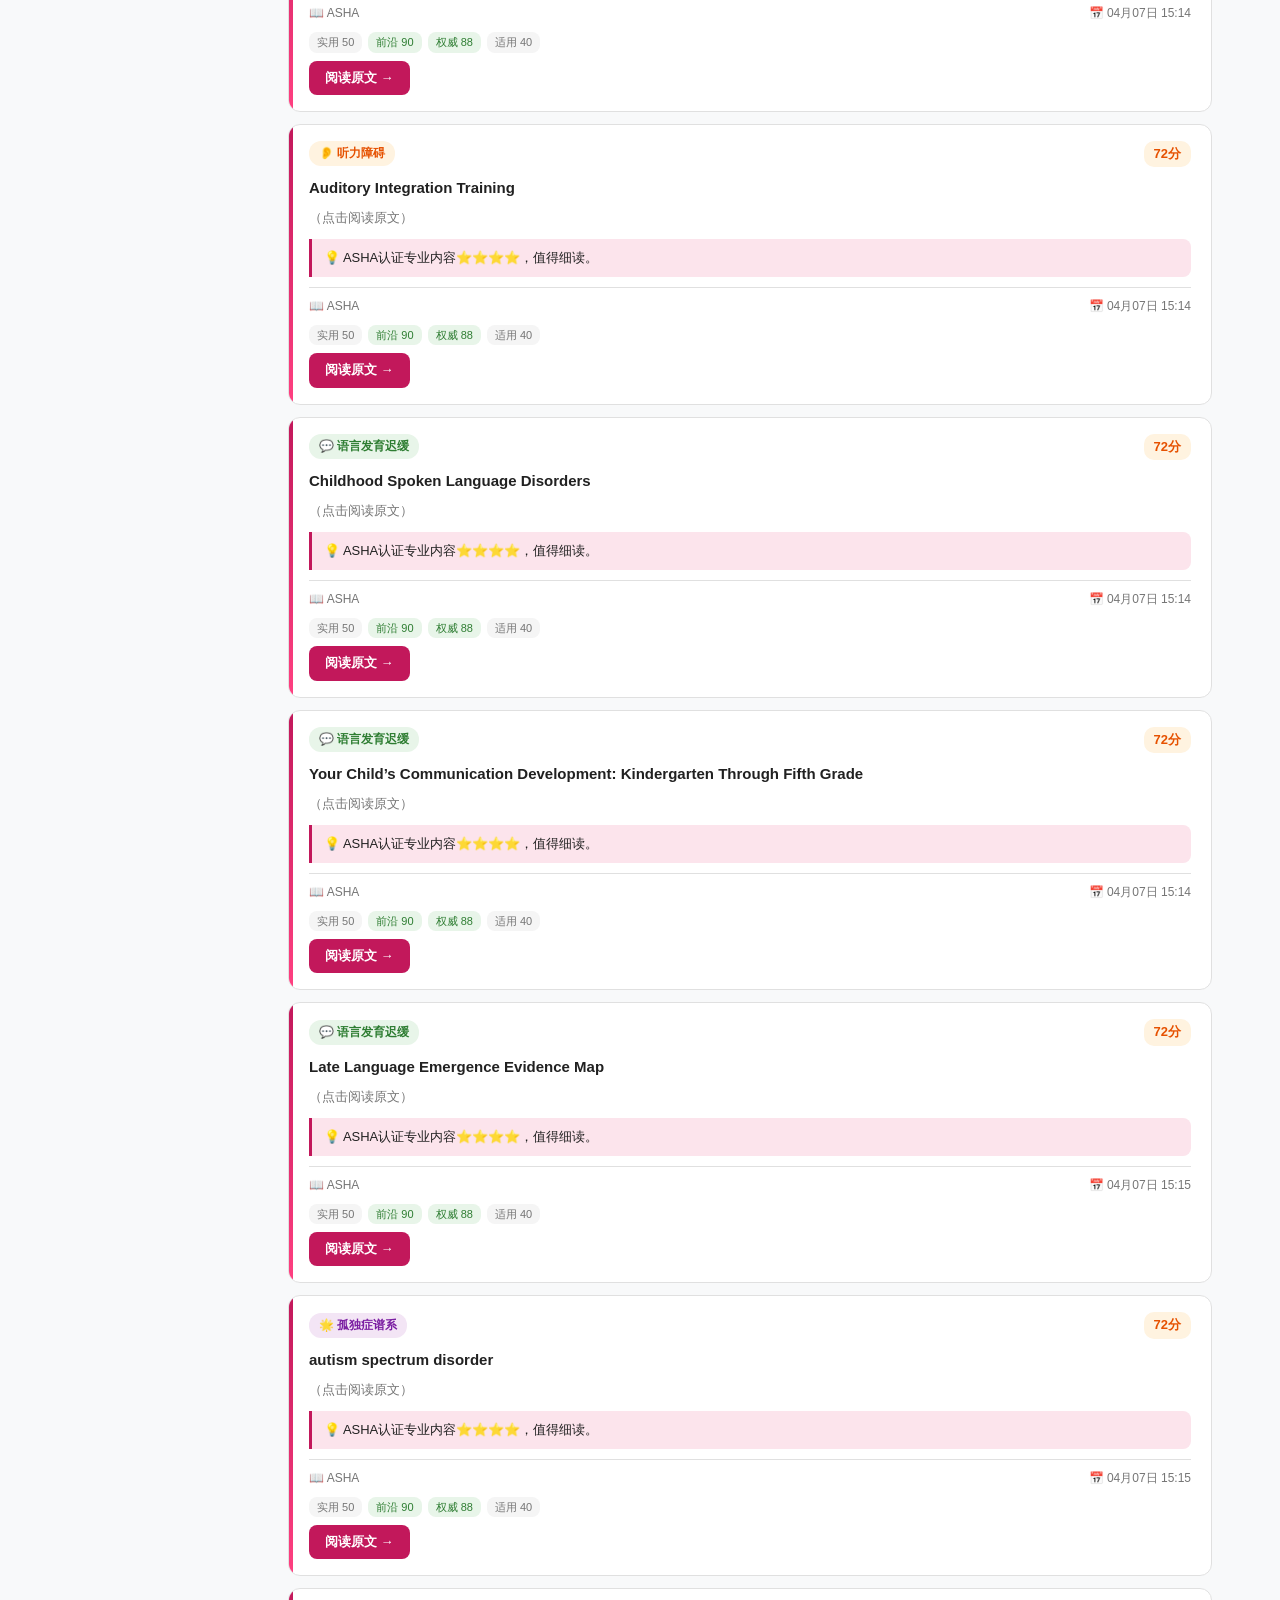
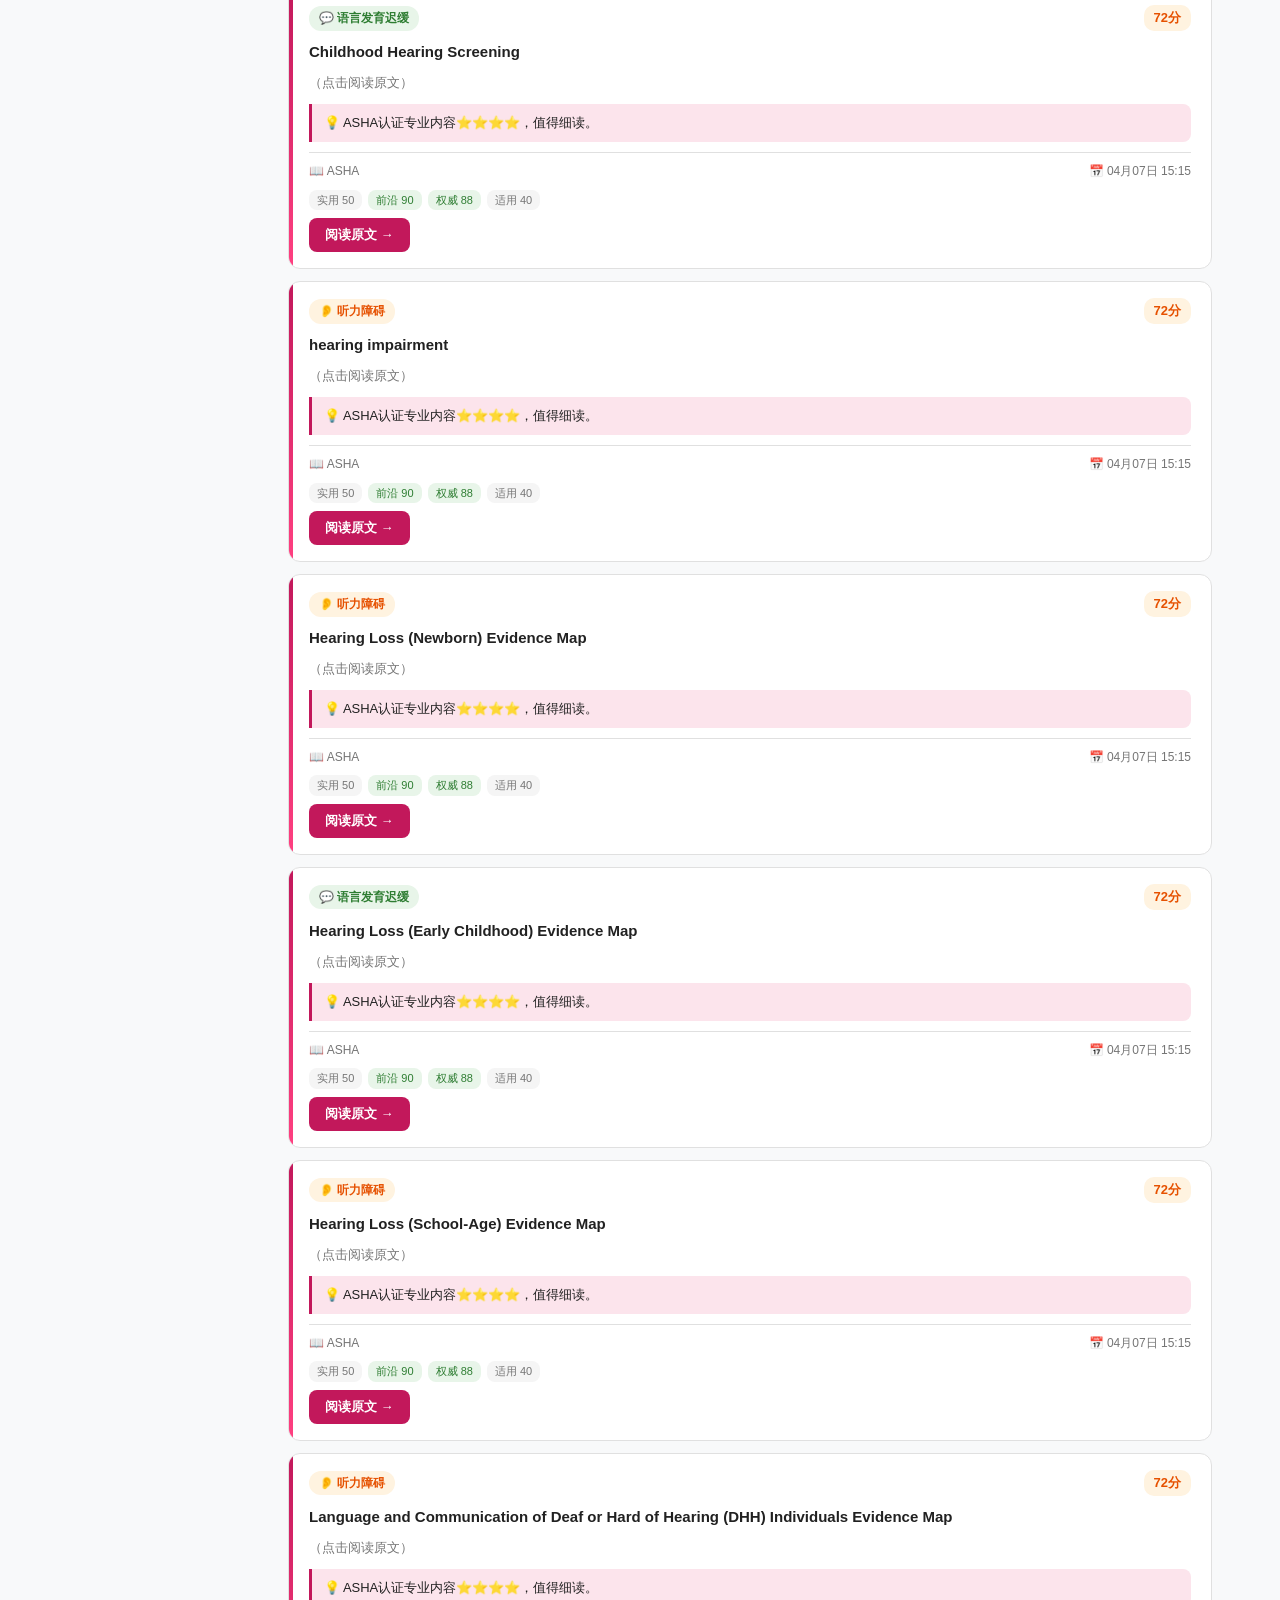
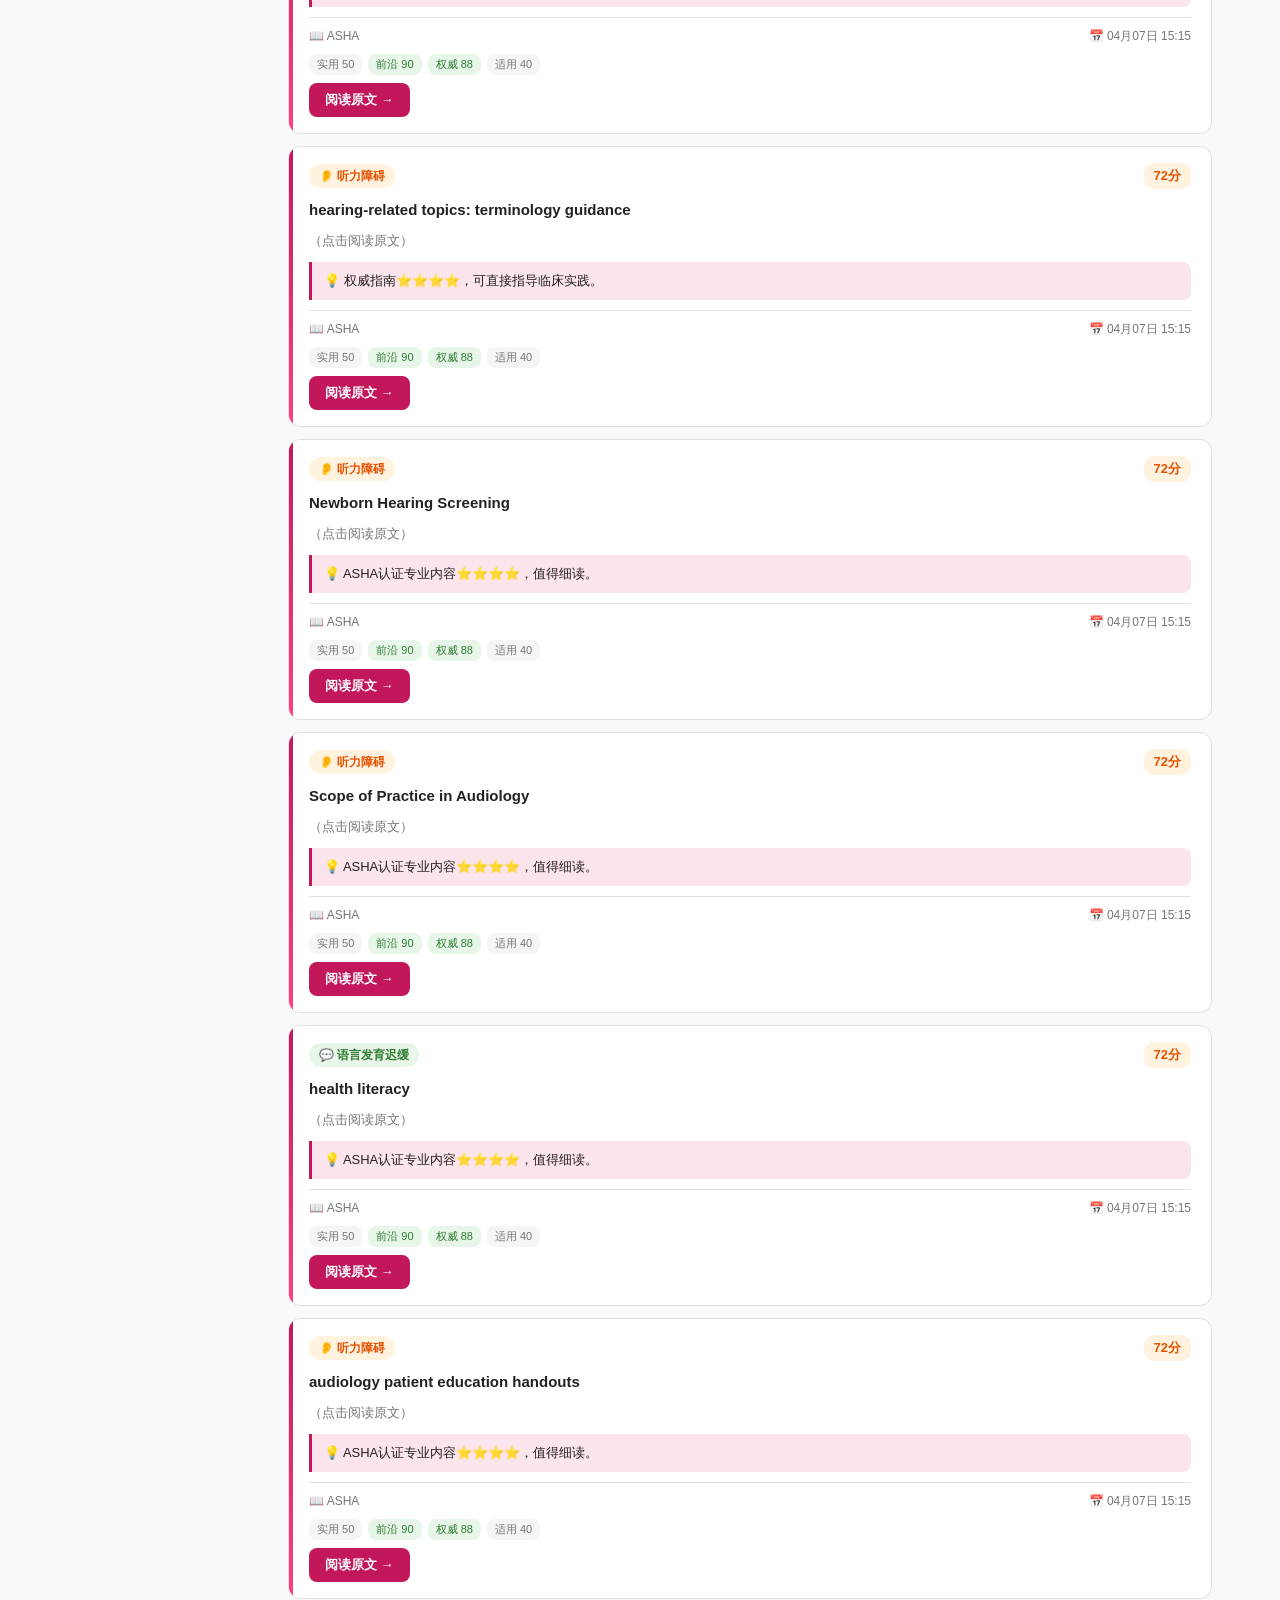
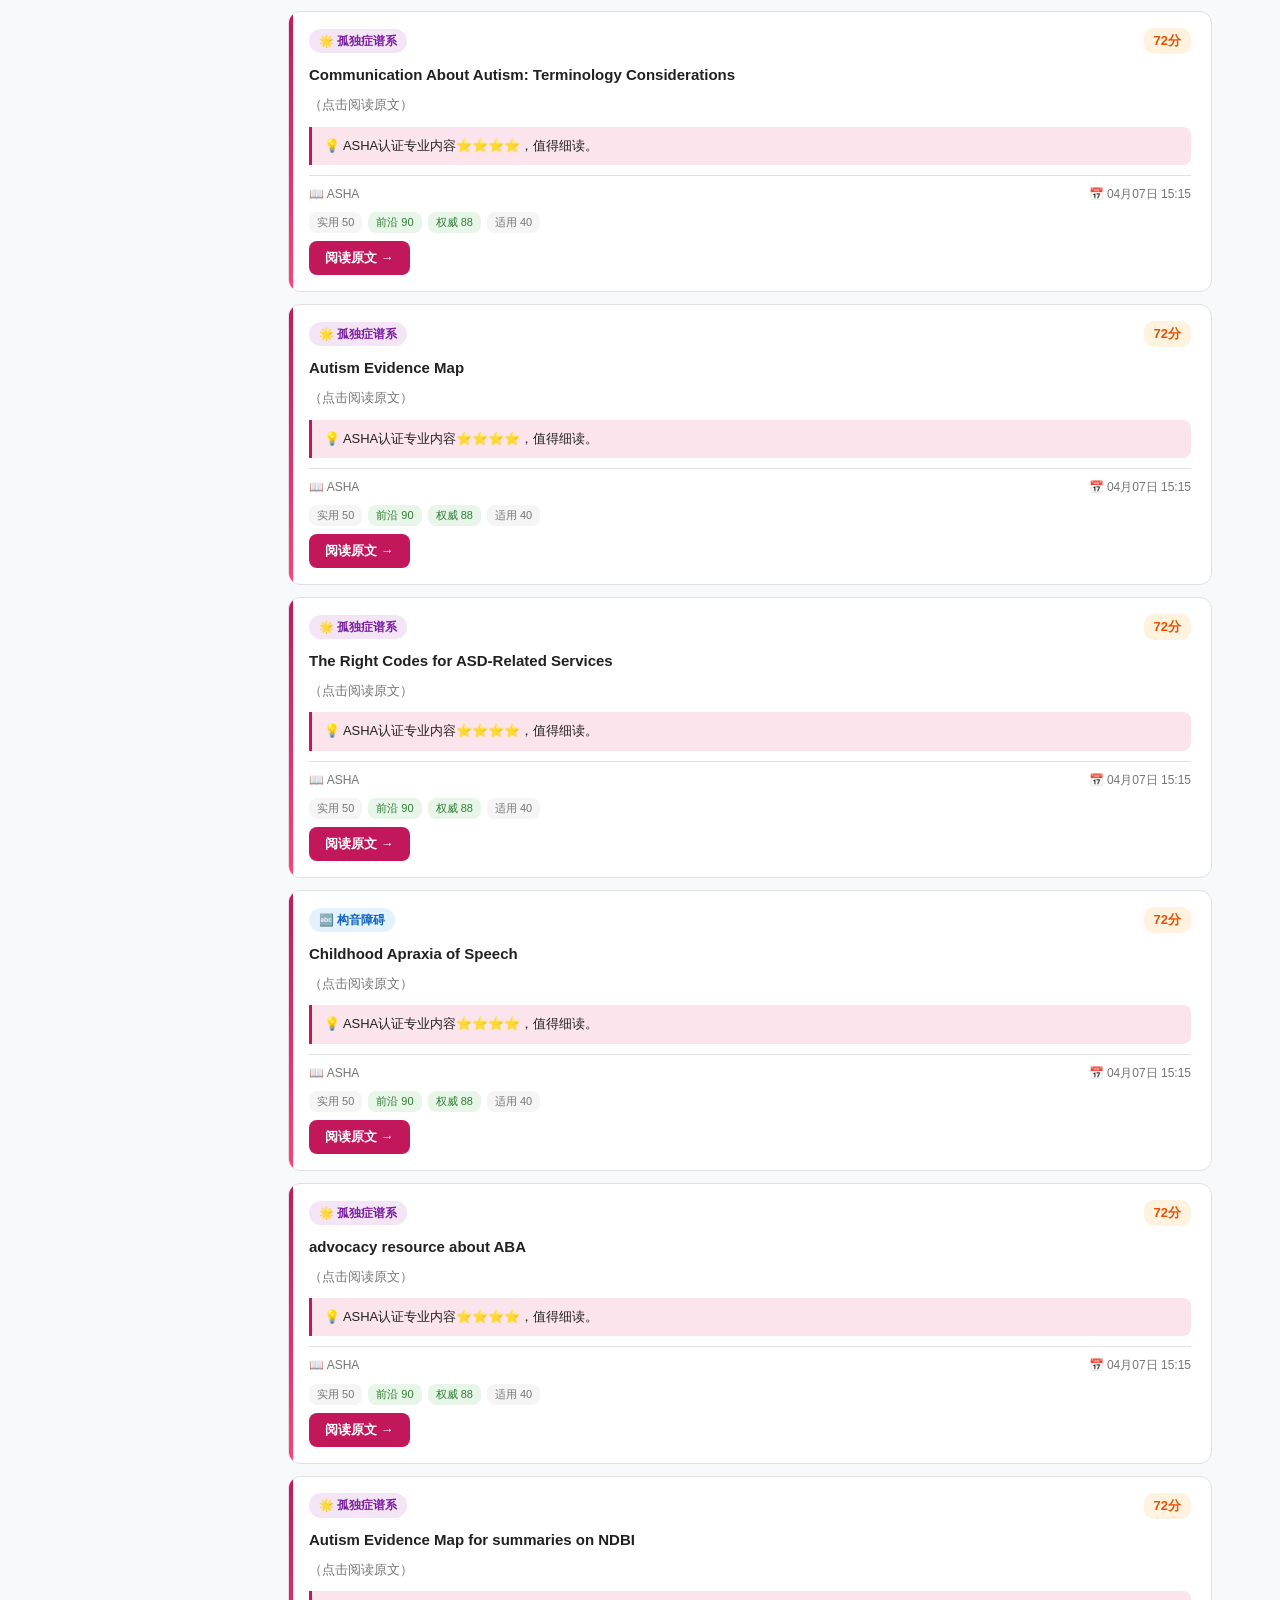
==== commit 7089234c: "v2: all-in-one HTML files, no external dependencies, data embedded" ====
--- a/index.html
+++ b/index.html
@@ -1,80 +1,435 @@
 <!DOCTYPE html>
 <html lang="zh-CN">
 <head>
-  <meta charset="UTF-8">
-  <meta name="viewport" content="width=device-width, initial-scale=1.0">
-  <title>小螺号康复精选 — 每日精选言语康复/语言发育迟缓/听力障碍/孤独症康复资讯</title>
-  <link rel="stylesheet" href="styles.css">
-  <link rel="icon" href="data:image/svg+xml,<svg xmlns='http://www.w3.org/2000/svg' viewBox='0 0 100 100'><text y='.9em' font-size='90'>🐚</text></svg>">
-  <style>
-    /* Loading skeleton */
-    .skeleton { background: linear-gradient(90deg,#f0f0f0 25%,#e0e0e0 50%,#f0f0f0 75%); background-size: 200% 100%; animation: shimmer 1.5s infinite; border-radius: 8px; }
-    @keyframes shimmer { 0%{background-position:200% 0} 100%{background-position:-200% 0} }
-    .loading-msg { text-align: center; padding: 60px; color: #888; font-size: 16px; }
-  </style>
+<meta charset="UTF-8">
+<meta name="viewport" content="width=device-width, initial-scale=1.0">
+<title>小螺号康复精选 — 每日精选言语康复/语言发育迟缓/听力障碍/孤独症资讯</title>
+<link rel="icon" href="data:image/svg+xml,<svg xmlns='http://www.w3.org/2000/svg' viewBox='0 0 100 100'><text y='.9em' font-size='90'>🐚</text></svg>">
+<style>
+/* ===== 变量 ===== */
+:root {
+  --primary: #C2185B;
+  --primary-light: #E91E8C;
+  --primary-bg: #FCE4EC;
+  --accent: #FF4081;
+  --bg: #F8F9FA;
+  --surface: #FFFFFF;
+  --border: #E0E0E0;
+  --text: #212121;
+  --text-muted: #757575;
+  --radius: 12px;
+  --radius-sm: 8px;
+  --shadow: 0 2px 12px rgba(0,0,0,.08);
+  --shadow-lg: 0 8px 32px rgba(0,0,0,.12);
+}
+
+* { box-sizing: border-box; margin: 0; padding: 0; }
+
+body {
+  font-family: -apple-system, "PingFang SC", "Microsoft YaHei", sans-serif;
+  background: var(--bg);
+  color: var(--text);
+  line-height: 1.7;
+}
+
+/* ===== 顶栏 ===== */
+.site-header {
+  background: linear-gradient(135deg, var(--primary), var(--accent));
+  color: #fff;
+  padding: 0 24px;
+  position: sticky;
+  top: 0;
+  z-index: 100;
+  box-shadow: var(--shadow);
+}
+.header-inner {
+  display: flex;
+  align-items: center;
+  gap: 20px;
+  height: 60px;
+  max-width: 1200px;
+  margin: 0 auto;
+}
+.logo {
+  display: flex;
+  align-items: center;
+  gap: 10px;
+  text-decoration: none;
+  color: #fff;
+  font-size: 18px;
+  font-weight: 700;
+}
+.logo svg { flex-shrink: 0; }
+.header-nav {
+  display: flex;
+  gap: 4px;
+  flex: 1;
+}
+.header-nav a {
+  color: rgba(255,255,255,.85);
+  text-decoration: none;
+  padding: 6px 14px;
+  border-radius: var(--radius-sm);
+  font-size: 14px;
+  font-weight: 500;
+  transition: all .2s;
+}
+.header-nav a:hover { background: rgba(255,255,255,.2); color: #fff; }
+.header-nav a.active { background: rgba(255,255,255,.25); color: #fff; font-weight: 700; }
+.header-stats {
+  display: flex;
+  gap: 16px;
+  font-size: 13px;
+  opacity: .9;
+}
+
+/* ===== 统计条 ===== */
+.stats-bar {
+  background: var(--surface);
+  border-bottom: 1px solid var(--border);
+  padding: 12px 24px;
+}
+.stats-inner {
+  max-width: 1200px;
+  margin: 0 auto;
+  display: flex;
+  gap: 12px;
+  flex-wrap: wrap;
+}
+.stat-pill {
+  display: flex;
+  align-items: center;
+  gap: 6px;
+  padding: 4px 14px;
+  border-radius: 20px;
+  font-size: 13px;
+}
+.stat-num { font-weight: 800; font-size: 16px; }
+.stat-label { color: var(--text-muted); }
+
+/* ===== 主布局 ===== */
+.container { max-width: 1200px; margin: 0 auto; }
+.content-grid {
+  display: grid;
+  grid-template-columns: 220px 1fr;
+  gap: 0;
+  min-height: calc(100vh - 120px);
+}
+
+/* ===== 侧边栏 ===== */
+.sidebar {
+  background: var(--surface);
+  border-right: 1px solid var(--border);
+  padding: 20px 0;
+  position: sticky;
+  top: 60px;
+  height: calc(100vh - 60px);
+  overflow-y: auto;
+}
+.sidebar-section { padding: 0 16px 20px; border-bottom: 1px solid var(--border); margin-bottom: 4px; }
+.sidebar-section:last-child { border-bottom: none; }
+.sidebar-title {
+  font-size: 11px;
+  font-weight: 700;
+  color: var(--text-muted);
+  text-transform: uppercase;
+  letter-spacing: .08em;
+  margin-bottom: 10px;
+}
+.sidebar-nav { list-style: none; }
+.sidebar-nav li { margin-bottom: 2px; }
+.sidebar-nav a {
+  display: flex;
+  align-items: center;
+  gap: 8px;
+  padding: 8px 12px;
+  border-radius: var(--radius-sm);
+  text-decoration: none;
+  color: var(--text-muted);
+  font-size: 14px;
+  transition: all .2s;
+}
+.sidebar-nav a:hover { background: var(--primary-bg); color: var(--primary); }
+.sidebar-nav a.active { background: var(--primary-bg); color: var(--primary); font-weight: 700; }
+.badge {
+  background: var(--primary-bg);
+  color: var(--primary);
+  font-size: 11px;
+  font-weight: 700;
+  padding: 1px 7px;
+  border-radius: 10px;
+  margin-left: auto;
+}
+.score-legend { display: flex; flex-direction: column; gap: 6px; margin-bottom: 8px; }
+.legend-item { display: flex; align-items: center; gap: 8px; font-size: 13px; }
+.legend-dot { width: 10px; height: 10px; border-radius: 50%; flex-shrink: 0; }
+.sidebar-desc { font-size: 12px; color: var(--text-muted); line-height: 1.8; }
+.source-list { display: flex; flex-direction: column; gap: 4px; }
+.source-item { font-size: 13px; color: var(--text-muted); }
+
+/* ===== 文章区 ===== */
+.articles-area { padding: 24px 28px; }
+.articles-header {
+  display: flex;
+  align-items: center;
+  justify-content: space-between;
+  margin-bottom: 20px;
+  flex-wrap: wrap;
+  gap: 12px;
+}
+.section-title { font-size: 20px; font-weight: 700; color: var(--text); }
+.articles-controls { display: flex; gap: 10px; align-items: center; }
+.search-input {
+  padding: 8px 14px;
+  border: 1px solid var(--border);
+  border-radius: var(--radius-sm);
+  font-size: 14px;
+  width: 220px;
+  outline: none;
+  transition: border-color .2s;
+}
+.search-input:focus { border-color: var(--primary); }
+.filter-select {
+  padding: 8px 12px;
+  border: 1px solid var(--border);
+  border-radius: var(--radius-sm);
+  font-size: 14px;
+  outline: none;
+  background: #fff;
+  cursor: pointer;
+}
+.subsection-title {
+  font-size: 14px;
+  font-weight: 700;
+  color: var(--text-muted);
+  text-transform: uppercase;
+  letter-spacing: .05em;
+  margin-bottom: 14px;
+  margin-top: 0;
+}
+
+/* ===== 日期分组 ===== */
+.date-group { margin-bottom: 28px; }
+.date-label-row {
+  display: flex;
+  align-items: center;
+  gap: 12px;
+  margin-bottom: 12px;
+}
+.date-label {
+  font-size: 13px;
+  font-weight: 700;
+  color: var(--primary);
+  white-space: nowrap;
+}
+.date-label-row::after {
+  content: '';
+  flex: 1;
+  height: 1px;
+  background: var(--border);
+}
+.date-count { font-size: 12px; color: var(--text-muted); white-space: nowrap; }
+.date-articles { display: flex; flex-direction: column; gap: 12px; }
+
+/* ===== 文章卡片 ===== */
+.article-card {
+  background: var(--surface);
+  border: 1px solid var(--border);
+  border-radius: var(--radius);
+  padding: 16px 20px;
+  transition: box-shadow .2s, transform .2s;
+  position: relative;
+  overflow: hidden;
+}
+.article-card:hover { box-shadow: var(--shadow-lg); transform: translateY(-2px); }
+.article-card::before {
+  content: '';
+  position: absolute;
+  left: 0; top: 0; bottom: 0;
+  width: 4px;
+  background: linear-gradient(to bottom, var(--primary), var(--accent));
+  border-radius: 0 2px 2px 0;
+}
+.card-header {
+  display: flex;
+  align-items: center;
+  justify-content: space-between;
+  margin-bottom: 10px;
+  gap: 10px;
+}
+.cat-badge {
+  display: inline-flex;
+  align-items: center;
+  gap: 4px;
+  padding: 2px 10px;
+  border-radius: 12px;
+  font-size: 12px;
+  font-weight: 600;
+}
+.cat-articulation { background: #E3F2FD; color: #1565C0; }
+.cat-language { background: #E8F5E9; color: #2E7D32; }
+.cat-hearing { background: #FFF3E0; color: #E65100; }
+.cat-autism { background: #F3E5F5; color: #7B1FA2; }
+.score-badge {
+  display: inline-flex;
+  align-items: center;
+  padding: 2px 10px;
+  border-radius: 10px;
+  font-size: 13px;
+  font-weight: 800;
+}
+.score-top { background: #FFEBEE; color: #C62828; }
+.score-high { background: #FFF3E0; color: #E65100; }
+.score-mid { background: #E8F5E9; color: #2E7D32; }
+.card-title {
+  font-size: 15px;
+  font-weight: 600;
+  margin-bottom: 8px;
+  line-height: 1.5;
+}
+.card-title a { color: var(--text); text-decoration: none; transition: color .2s; }
+.card-title a:hover { color: var(--primary); }
+.card-summary {
+  font-size: 13px;
+  color: var(--text-muted);
+  line-height: 1.7;
+  margin-bottom: 10px;
+  display: -webkit-box;
+  -webkit-line-clamp: 2;
+  -webkit-box-orient: vertical;
+  overflow: hidden;
+}
+.card-reason {
+  background: var(--primary-bg);
+  border-left: 3px solid var(--primary);
+  padding: 8px 12px;
+  border-radius: 0 var(--radius-sm) var(--radius-sm) 0;
+  font-size: 13px;
+  color: var(--text);
+  margin-bottom: 10px;
+}
+.card-footer {
+  display: flex;
+  align-items: center;
+  justify-content: space-between;
+  font-size: 12px;
+  color: var(--text-muted);
+  padding-top: 8px;
+  border-top: 1px solid var(--border);
+}
+.card-scores {
+  display: flex;
+  gap: 6px;
+  margin: 8px 0;
+  flex-wrap: wrap;
+}
+.score-dim {
+  background: #f5f5f5;
+  padding: 1px 8px;
+  border-radius: 8px;
+  font-size: 11px;
+  color: var(--text-muted);
+}
+.score-dim.ok { background: #E8F5E9; color: #2E7D32; }
+.read-btn {
+  display: inline-flex;
+  align-items: center;
+  padding: 6px 16px;
+  border-radius: var(--radius-sm);
+  background: var(--primary);
+  color: #fff;
+  text-decoration: none;
+  font-size: 13px;
+  font-weight: 600;
+  transition: opacity .2s;
+}
+.read-btn:hover { opacity: .8; }
+
+/* ===== 页脚 ===== */
+.site-footer {
+  background: var(--surface);
+  border-top: 1px solid var(--border);
+  padding: 20px 24px;
+  text-align: center;
+}
+.footer-inner { max-width: 1200px; margin: 0 auto; }
+.site-footer p { font-size: 13px; color: var(--text-muted); }
+
+/* ===== 精选网格 ===== */
+.selected-grid {
+  display: grid;
+  grid-template-columns: repeat(auto-fill, minmax(280px, 1fr));
+  gap: 14px;
+  margin-bottom: 24px;
+}
+
+/* ===== 关于页 ===== */
+.about-content { max-width: 760px; padding: 36px 28px; }
+.about-content h2 { font-size: 20px; margin: 28px 0 10px; color: var(--text); }
+.about-content p { font-size: 15px; color: var(--text-muted); margin-bottom: 10px; }
+.source-table { width: 100%; border-collapse: collapse; margin: 16px 0; font-size: 14px; }
+.source-table th, .source-table td { padding: 10px 14px; text-align: left; border-bottom: 1px solid var(--border); }
+.source-table th { background: var(--primary-bg); color: var(--primary); font-weight: 700; }
+.source-table tr:hover { background: #FAFAFA; }
+.status-ok { color: #2E7D32; font-weight: 700; }
+
+/* ===== 响应式 ===== */
+@media (max-width: 768px) {
+  .content-grid { grid-template-columns: 1fr; }
+  .sidebar { position: static; height: auto; border-right: none; border-bottom: 1px solid var(--border); }
+  .header-nav { display: none; }
+  .header-stats { display: none; }
+  .articles-area { padding: 16px; }
+}
+</style>
 </head>
 <body>
-
-<!-- 顶栏 -->
 <header class="site-header">
-  <div class="header-inner container">
+  <div class="header-inner">
     <a href="index.html" class="logo">
-      <svg width="32" height="32" viewBox="0 0 32 32" fill="none" xmlns="http://www.w3.org/2000/svg">
-        <path d="M16 4C9.4 4 4 9.4 4 16s5.4 12 12 12 12-5.4 12-12S22.6 4 16 4z" fill="#C2185B" opacity=".15"/>
-        <path d="M16 8c-1.1 0-2 .9-2 2v6l-4 4h8l-4-4v-6c0-1.1-.9-2-2-2z" fill="#C2185B"/>
-        <path d="M10 20c0 3.3 2.7 6 6 6s6-2.7 6-6H10z" fill="#C2185B" opacity=".7"/>
+      <svg width="28" height="28" viewBox="0 0 32 32" fill="none">
+        <circle cx="16" cy="16" r="12" fill="rgba(255,255,255,.2)"/>
+        <path d="M16 8c-1.1 0-2 .9-2 2v6l-4 4h8l-4-4v-6c0-1.1-.9-2-2-2z" fill="#fff"/>
+        <path d="M10 20c0 3.3 2.7 6 6 6s6-2.7 6-6H10z" fill="rgba(255,255,255,.7)"/>
       </svg>
-      <span>小螺号康复精选</span>
+      小螺号康复精选
     </a>
     <nav class="header-nav">
-      <a href="index.html" class="active">今日精选</a>
-      <a href="articulation.html">构音障碍</a>
-      <a href="language.html">语言发育</a>
-      <a href="hearing.html">听力障碍</a>
-      <a href="autism.html">孤独症</a>
-      <a href="about.html">关于</a>
+      <a href="index.html" class="active">🏠 今日精选</a><a href="articulation.html" class="">🔤 构音障碍</a><a href="language.html" class="">💬 语言发育</a><a href="hearing.html" class="">👂 听力障碍</a><a href="autism.html" class="">🌟 孤独症谱系</a><a href="about.html" class="">ℹ️ 关于</a>
     </nav>
-    <div class="header-stats" id="headerStats">
-      <span class="stat-item">🏆 <span id="statSelected">—</span> 精选</span>
-      <span class="stat-item">📚 <span id="statTotal">—</span> 资讯</span>
-      <span class="stat-item">🕐 <span id="statTime">—</span></span>
+    <div class="header-stats">
+      🏆 <span>49</span> 精选 &nbsp; 📚 <span>55</span> 资讯 &nbsp; 🕐 2026-05-07 15:15
     </div>
   </div>
 </header>
-
-<!-- 统计横幅 -->
-<div class="stats-bar" id="statsBar">
-  <div class="container stats-inner">
-    <div class="stat-pill" style="background:#fff3e0"><span class="stat-num" id="sArt">—</span><span class="stat-label">构音障碍</span></div>
-    <div class="stat-pill" style="background:#e3f2fd"><span class="stat-num" id="sLang">—</span><span class="stat-label">语言发育</span></div>
-    <div class="stat-pill" style="background:#e8f5e9"><span class="stat-num" id="sHear">—</span><span class="stat-label">听力障碍</span></div>
-    <div class="stat-pill" style="background:#f3e5f5"><span class="stat-num" id="sAut">—</span><span class="stat-label">孤独症</span></div>
-    <div class="stat-pill" style="background:#fce4ec"><span class="stat-num" id="sSrc">—</span><span class="stat-label">个来源</span></div>
-  </div>
-</div>
-
-<!-- 主内容 -->
-<main class="main-content container">
+<div class="stats-bar">
+  <div class="stats-inner">
+    <div class="stat-pill" style="background:#E3F2FD"><span class="stat-num">5</span><span class="stat-label">构音障碍</span></div>
+    <div class="stat-pill" style="background:#E8F5E9"><span class="stat-num">16</span><span class="stat-label">语言发育</span></div>
+    <div class="stat-pill" style="background:#FFF3E0"><span class="stat-num">22</span><span class="stat-label">听力障碍</span></div>
+    <div class="stat-pill" style="background:#F3E5F5"><span class="stat-num">12</span><span class="stat-label">孤独症</span></div>
+    <div class="stat-pill" style="background:#FCE4EC"><span class="stat-num">14</span><span class="stat-label">个来源</span></div>
+  </div>
+</div>
+<div class="container">
   <div class="content-grid">
-
-    <!-- 左侧栏 -->
-    <aside class="sidebar" id="sidebar">
+    <aside class="sidebar">
       <div class="sidebar-section">
         <h3 class="sidebar-title">📂 分类浏览</h3>
-        <ul class="sidebar-nav" id="sidebarNav">
+        <ul class="sidebar-nav">
           <li><a href="index.html" class="active">🏠 今日精选</a></li>
-          <li><a href="articulation.html">🔤 构音障碍 <span class="badge" id="badgeArt">0</span></a></li>
-          <li><a href="language.html">💬 语言发育迟缓 <span class="badge" id="badgeLang">0</span></a></li>
-          <li><a href="hearing.html">👂 听力障碍 <span class="badge" id="badgeHear">0</span></a></li>
-          <li><a href="autism.html">🌟 孤独症谱系 <span class="badge" id="badgeAut">0</span></a></li>
+          <li><a href="articulation.html" class="">🔤 构音障碍 <span class="badge">5</span></a></li>
+          <li><a href="language.html" class="">💬 语言发育迟缓 <span class="badge">16</span></a></li>
+          <li><a href="hearing.html" class="">👂 听力障碍 <span class="badge">22</span></a></li>
+          <li><a href="autism.html" class="">🌟 孤独症谱系 <span class="badge">12</span></a></li>
         </ul>
       </div>
       <div class="sidebar-section">
         <h3 class="sidebar-title">🏆 评分说明</h3>
         <div class="score-legend">
-          <div class="legend-item"><span class="legend-dot" style="background:#e53935"></span> ≥74 精选</div>
-          <div class="legend-item"><span class="legend-dot" style="background:#fb8c00"></span> 70-73 优质</div>
-          <div class="legend-item"><span class="legend-dot" style="background:#43a047"></span> 65-69 参考</div>
+          <div class="legend-item"><span class="legend-dot" style="background:#C62828"></span> ≥74 精选</div>
+          <div class="legend-item"><span class="legend-dot" style="background:#E65100"></span> 70-73 优质</div>
+          <div class="legend-item"><span class="legend-dot" style="background:#2E7D32"></span> 65-69 参考</div>
         </div>
         <div class="sidebar-desc">五维评分：<br>实用度25% · 前沿度20%<br>权威度25% · 适用面15%<br>通俗度15%</div>
       </div>
@@ -90,218 +445,1325 @@
         </div>
       </div>
     </aside>
+    
+    <section class="articles-area">
+      <div class="articles-header">
+        <h2 class="section-title">🏆 今日精选</h2>
+      </div>
+      
+    <div class="selected-grid">
+        
+<div class="article-card">
+  <div class="card-header">
+    <span class="cat-badge cat-language">💬 语言发育迟缓</span>
+    <span class="score-badge score-top">76分</span>
+  </div>
+  <h3 class="card-title"><a href="https://pubmed.ncbi.nlm.nih.gov/41979229/" target="_blank" rel="noopener">Building a typical and disordered speech dataset for teaching and assessing phonetic transcription in speech and language therapy students in Ireland.</a></h3>
+  <p class="card-summary">期刊：Clin Linguist Phon（2026 Apr 14）| 作者：Lee A, Bessell N, Titterington J</p>
+  <div class="card-reason">💡 来自WHO/NIH/CDC的权威资料⭐⭐⭐⭐，临床参考价值高。</div>
+  <div class="card-footer">
+    <span>📖 Clin Linguist Phon</span>
+    <span>📅 04月30日 15:14</span>
+  </div>
+  <div class="card-scores">
+    <span class="score-dim ">实用 55</span>
+    <span class="score-dim ok">前沿 100</span>
+    <span class="score-dim ok">权威 92</span>
+    <span class="score-dim">适用 50</span>
+  </div>
+  <a href="https://pubmed.ncbi.nlm.nih.gov/41979229/" target="_blank" rel="noopener" class="read-btn">阅读原文 →</a>
+</div>
+<div class="article-card">
+  <div class="card-header">
+    <span class="cat-badge cat-language">💬 语言发育迟缓</span>
+    <span class="score-badge score-top">75分</span>
+  </div>
+  <h3 class="card-title"><a href="https://www.ttbz.org.cn/StandardManage/Detail/95576/" target="_blank" rel="noopener">中国儿童康复治疗师岗位能力规范</a></h3>
+  <p class="card-summary">来源：中国康复医学会</p>
+  <div class="card-reason">💡 儿童康复实用内容，值得关注。</div>
+  <div class="card-footer">
+    <span>📖 中国康复医学会</span>
+    <span>📅 04月23日 15:15</span>
+  </div>
+  <div class="card-scores">
+    <span class="score-dim ">实用 50</span>
+    <span class="score-dim ok">前沿 100</span>
+    <span class="score-dim ">权威 80</span>
+    <span class="score-dim">适用 60</span>
+  </div>
+  <a href="https://www.ttbz.org.cn/StandardManage/Detail/95576/" target="_blank" rel="noopener" class="read-btn">阅读原文 →</a>
+</div>
+<div class="article-card">
+  <div class="card-header">
+    <span class="cat-badge cat-hearing">👂 听力障碍</span>
+    <span class="score-badge score-top">74分</span>
+  </div>
+  <h3 class="card-title"><a href="https://www.who.int/news/item/04-05-2026-joint-call-by-the-president-of-the-icrc--the-director-general-of-who-and-the-international-president-of-msf" target="_blank" rel="noopener">Joint call by the President of the ICRC, the Director-General of WHO and the International President of MSF</a></h3>
+  <p class="card-summary">Ten years ago, the UN Security Council unanimously adopted Resolution 2286 on health care in armed conflicts. The situation is even worse compared to 10 years ago. Today, we mark not an achievement – we mark a failure.  As violence affecting medical facilities, transport and personnel continues unab</p>
+  <div class="card-reason">💡 来自WHO/NIH/CDC的权威资料⭐⭐⭐⭐，临床参考价值高。</div>
+  <div class="card-footer">
+    <span>📖 WHO</span>
+    <span>📅 05月04日 00:00</span>
+  </div>
+  <div class="card-scores">
+    <span class="score-dim ">实用 50</span>
+    <span class="score-dim ok">前沿 100</span>
+    <span class="score-dim ok">权威 95</span>
+    <span class="score-dim">适用 40</span>
+  </div>
+  <a href="https://www.who.int/news/item/04-05-2026-joint-call-by-the-president-of-the-icrc--the-director-general-of-who-and-the-international-president-of-msf" target="_blank" rel="noopener" class="read-btn">阅读原文 →</a>
+</div>
+<div class="article-card">
+  <div class="card-header">
+    <span class="cat-badge cat-articulation">🔤 构音障碍</span>
+    <span class="score-badge score-top">74分</span>
+  </div>
+  <h3 class="card-title"><a href="https://pubmed.ncbi.nlm.nih.gov/42073903/" target="_blank" rel="noopener">Consonant Error Profiles and Short-Term Memory Deficits in Chinese School-Age Children with Speech Sound Disorders.</a></h3>
+  <p class="card-summary">期刊：Behav Sci (Basel)（2026 Apr 5）| 作者：Xu Q, Peng N, Li X</p>
+  <div class="card-reason">💡 来自WHO/NIH/CDC的权威资料⭐⭐⭐⭐，临床参考价值高。</div>
+  <div class="card-footer">
+    <span>📖 Behav Sci (Basel)</span>
+    <span>📅 04月30日 15:14</span>
+  </div>
+  <div class="card-scores">
+    <span class="score-dim ">实用 50</span>
+    <span class="score-dim ok">前沿 100</span>
+    <span class="score-dim ok">权威 92</span>
+    <span class="score-dim">适用 50</span>
+  </div>
+  <a href="https://pubmed.ncbi.nlm.nih.gov/42073903/" target="_blank" rel="noopener" class="read-btn">阅读原文 →</a>
+</div>
+<div class="article-card">
+  <div class="card-header">
+    <span class="cat-badge cat-articulation">🔤 构音障碍</span>
+    <span class="score-badge score-top">74分</span>
+  </div>
+  <h3 class="card-title"><a href="https://pubmed.ncbi.nlm.nih.gov/42073083/" target="_blank" rel="noopener">Psychometric Validation of a Spanish-Chilean Instrument for Assessing Public Attitudes Toward Childhood Stuttering: Construct Validity and Internal Consistency.</a></h3>
+  <p class="card-summary">期刊：Children (Basel)（2026 Apr 3）| 作者：Sandoval Y, Rojas C, Novoa-Muñoz F</p>
+  <div class="card-reason">💡 来自WHO/NIH/CDC的权威资料⭐⭐⭐⭐，临床参考价值高。</div>
+  <div class="card-footer">
+    <span>📖 Children (Basel)</span>
+    <span>📅 04月30日 15:14</span>
+  </div>
+  <div class="card-scores">
+    <span class="score-dim ">实用 50</span>
+    <span class="score-dim ok">前沿 100</span>
+    <span class="score-dim ok">权威 92</span>
+    <span class="score-dim">适用 50</span>
+  </div>
+  <a href="https://pubmed.ncbi.nlm.nih.gov/42073083/" target="_blank" rel="noopener" class="read-btn">阅读原文 →</a>
+</div>
+<div class="article-card">
+  <div class="card-header">
+    <span class="cat-badge cat-language">💬 语言发育迟缓</span>
+    <span class="score-badge score-top">74分</span>
+  </div>
+  <h3 class="card-title"><a href="https://pubmed.ncbi.nlm.nih.gov/42017686/" target="_blank" rel="noopener">Audiovisual incongruent word recognition in children with developmental language disorder: Evidence from eye tracking.</a></h3>
+  <p class="card-summary">期刊：Clin Linguist Phon（2026 Apr 22）| 作者：Ferinu L, Ahufinger N, Guerra E</p>
+  <div class="card-reason">💡 来自WHO/NIH/CDC的权威资料⭐⭐⭐⭐，临床参考价值高。</div>
+  <div class="card-footer">
+    <span>📖 Clin Linguist Phon</span>
+    <span>📅 04月30日 15:14</span>
+  </div>
+  <div class="card-scores">
+    <span class="score-dim ">实用 50</span>
+    <span class="score-dim ok">前沿 100</span>
+    <span class="score-dim ok">权威 92</span>
+    <span class="score-dim">适用 50</span>
+  </div>
+  <a href="https://pubmed.ncbi.nlm.nih.gov/42017686/" target="_blank" rel="noopener" class="read-btn">阅读原文 →</a>
+</div>
+    </div>
+      <h3 class="subsection-title">📅 最新资讯</h3>
+      <div class="date-articles">
+    <div class="date-group">
+      <div class="date-label-row">
+        <span class="date-label">📅 05月04日</span>
+        <span class="date-count">1篇</span>
+      </div>
+      <div class="date-articles">
+        
+<div class="article-card">
+  <div class="card-header">
+    <span class="cat-badge cat-hearing">👂 听力障碍</span>
+    <span class="score-badge score-top">74分</span>
+  </div>
+  <h3 class="card-title"><a href="https://www.who.int/news/item/04-05-2026-joint-call-by-the-president-of-the-icrc--the-director-general-of-who-and-the-international-president-of-msf" target="_blank" rel="noopener">Joint call by the President of the ICRC, the Director-General of WHO and the International President of MSF</a></h3>
+  <p class="card-summary">Ten years ago, the UN Security Council unanimously adopted Resolution 2286 on health care in armed conflicts. The situation is even worse compared to 10 years ago. Today, we mark not an achievement – we mark a failure.  As violence affecting medical facilities, transport and personnel continues unab</p>
+  <div class="card-reason">💡 来自WHO/NIH/CDC的权威资料⭐⭐⭐⭐，临床参考价值高。</div>
+  <div class="card-footer">
+    <span>📖 WHO</span>
+    <span>📅 05月04日 00:00</span>
+  </div>
+  <div class="card-scores">
+    <span class="score-dim ">实用 50</span>
+    <span class="score-dim ok">前沿 100</span>
+    <span class="score-dim ok">权威 95</span>
+    <span class="score-dim">适用 40</span>
+  </div>
+  <a href="https://www.who.int/news/item/04-05-2026-joint-call-by-the-president-of-the-icrc--the-director-general-of-who-and-the-international-president-of-msf" target="_blank" rel="noopener" class="read-btn">阅读原文 →</a>
+</div>
+      </div>
+    </div>
+    <div class="date-group">
+      <div class="date-label-row">
+        <span class="date-label">📅 04月30日</span>
+        <span class="date-count">9篇</span>
+      </div>
+      <div class="date-articles">
+        
+<div class="article-card">
+  <div class="card-header">
+    <span class="cat-badge cat-language">💬 语言发育迟缓</span>
+    <span class="score-badge score-top">76分</span>
+  </div>
+  <h3 class="card-title"><a href="https://pubmed.ncbi.nlm.nih.gov/41979229/" target="_blank" rel="noopener">Building a typical and disordered speech dataset for teaching and assessing phonetic transcription in speech and language therapy students in Ireland.</a></h3>
+  <p class="card-summary">期刊：Clin Linguist Phon（2026 Apr 14）| 作者：Lee A, Bessell N, Titterington J</p>
+  <div class="card-reason">💡 来自WHO/NIH/CDC的权威资料⭐⭐⭐⭐，临床参考价值高。</div>
+  <div class="card-footer">
+    <span>📖 Clin Linguist Phon</span>
+    <span>📅 04月30日 15:14</span>
+  </div>
+  <div class="card-scores">
+    <span class="score-dim ">实用 55</span>
+    <span class="score-dim ok">前沿 100</span>
+    <span class="score-dim ok">权威 92</span>
+    <span class="score-dim">适用 50</span>
+  </div>
+  <a href="https://pubmed.ncbi.nlm.nih.gov/41979229/" target="_blank" rel="noopener" class="read-btn">阅读原文 →</a>
+</div>
+<div class="article-card">
+  <div class="card-header">
+    <span class="cat-badge cat-articulation">🔤 构音障碍</span>
+    <span class="score-badge score-top">74分</span>
+  </div>
+  <h3 class="card-title"><a href="https://pubmed.ncbi.nlm.nih.gov/42073903/" target="_blank" rel="noopener">Consonant Error Profiles and Short-Term Memory Deficits in Chinese School-Age Children with Speech Sound Disorders.</a></h3>
+  <p class="card-summary">期刊：Behav Sci (Basel)（2026 Apr 5）| 作者：Xu Q, Peng N, Li X</p>
+  <div class="card-reason">💡 来自WHO/NIH/CDC的权威资料⭐⭐⭐⭐，临床参考价值高。</div>
+  <div class="card-footer">
+    <span>📖 Behav Sci (Basel)</span>
+    <span>📅 04月30日 15:14</span>
+  </div>
+  <div class="card-scores">
+    <span class="score-dim ">实用 50</span>
+    <span class="score-dim ok">前沿 100</span>
+    <span class="score-dim ok">权威 92</span>
+    <span class="score-dim">适用 50</span>
+  </div>
+  <a href="https://pubmed.ncbi.nlm.nih.gov/42073903/" target="_blank" rel="noopener" class="read-btn">阅读原文 →</a>
+</div>
+<div class="article-card">
+  <div class="card-header">
+    <span class="cat-badge cat-articulation">🔤 构音障碍</span>
+    <span class="score-badge score-top">74分</span>
+  </div>
+  <h3 class="card-title"><a href="https://pubmed.ncbi.nlm.nih.gov/42073083/" target="_blank" rel="noopener">Psychometric Validation of a Spanish-Chilean Instrument for Assessing Public Attitudes Toward Childhood Stuttering: Construct Validity and Internal Consistency.</a></h3>
+  <p class="card-summary">期刊：Children (Basel)（2026 Apr 3）| 作者：Sandoval Y, Rojas C, Novoa-Muñoz F</p>
+  <div class="card-reason">💡 来自WHO/NIH/CDC的权威资料⭐⭐⭐⭐，临床参考价值高。</div>
+  <div class="card-footer">
+    <span>📖 Children (Basel)</span>
+    <span>📅 04月30日 15:14</span>
+  </div>
+  <div class="card-scores">
+    <span class="score-dim ">实用 50</span>
+    <span class="score-dim ok">前沿 100</span>
+    <span class="score-dim ok">权威 92</span>
+    <span class="score-dim">适用 50</span>
+  </div>
+  <a href="https://pubmed.ncbi.nlm.nih.gov/42073083/" target="_blank" rel="noopener" class="read-btn">阅读原文 →</a>
+</div>
+<div class="article-card">
+  <div class="card-header">
+    <span class="cat-badge cat-language">💬 语言发育迟缓</span>
+    <span class="score-badge score-top">74分</span>
+  </div>
+  <h3 class="card-title"><a href="https://pubmed.ncbi.nlm.nih.gov/42017686/" target="_blank" rel="noopener">Audiovisual incongruent word recognition in children with developmental language disorder: Evidence from eye tracking.</a></h3>
+  <p class="card-summary">期刊：Clin Linguist Phon（2026 Apr 22）| 作者：Ferinu L, Ahufinger N, Guerra E</p>
+  <div class="card-reason">💡 来自WHO/NIH/CDC的权威资料⭐⭐⭐⭐，临床参考价值高。</div>
+  <div class="card-footer">
+    <span>📖 Clin Linguist Phon</span>
+    <span>📅 04月30日 15:14</span>
+  </div>
+  <div class="card-scores">
+    <span class="score-dim ">实用 50</span>
+    <span class="score-dim ok">前沿 100</span>
+    <span class="score-dim ok">权威 92</span>
+    <span class="score-dim">适用 50</span>
+  </div>
+  <a href="https://pubmed.ncbi.nlm.nih.gov/42017686/" target="_blank" rel="noopener" class="read-btn">阅读原文 →</a>
+</div>
+<div class="article-card">
+  <div class="card-header">
+    <span class="cat-badge cat-hearing">👂 听力障碍</span>
+    <span class="score-badge score-top">74分</span>
+  </div>
+  <h3 class="card-title"><a href="https://pubmed.ncbi.nlm.nih.gov/42082249/" target="_blank" rel="noopener">Barriers to and facilitators of paediatric early hearing detection and intervention: protocol for a systematic review and meta-synthesis of qualitative evidence.</a></h3>
+  <p class="card-summary">期刊：BMJ Open（2026 May 3）| 作者：Amir-Behghadami M, Maleki M</p>
+  <div class="card-reason">💡 早期识别要点，家长和治疗师都需要掌握。</div>
+  <div class="card-footer">
+    <span>📖 BMJ Open</span>
+    <span>📅 04月30日 15:14</span>
+  </div>
+  <div class="card-scores">
+    <span class="score-dim ">实用 55</span>
+    <span class="score-dim ok">前沿 100</span>
+    <span class="score-dim ok">权威 92</span>
+    <span class="score-dim">适用 40</span>
+  </div>
+  <a href="https://pubmed.ncbi.nlm.nih.gov/42082249/" target="_blank" rel="noopener" class="read-btn">阅读原文 →</a>
+</div>
+<div class="article-card">
+  <div class="card-header">
+    <span class="cat-badge cat-articulation">🔤 构音障碍</span>
+    <span class="score-badge score-high">73分</span>
+  </div>
+  <h3 class="card-title"><a href="https://pubmed.ncbi.nlm.nih.gov/42024868/" target="_blank" rel="noopener">Development of a Child Articulation Screening Test Within Digital Therapeutics: Delphi Study.</a></h3>
+  <p class="card-summary">期刊：JMIR Form Res（2026 Apr 23）| 作者：Lee J, Kwon S, Ko JY</p>
+  <div class="card-reason">💡 来自WHO/NIH/CDC的权威资料⭐⭐⭐⭐，临床参考价值高。</div>
+  <div class="card-footer">
+    <span>📖 JMIR Form Res</span>
+    <span>📅 04月30日 15:14</span>
+  </div>
+  <div class="card-scores">
+    <span class="score-dim ">实用 50</span>
+    <span class="score-dim ok">前沿 100</span>
+    <span class="score-dim ok">权威 92</span>
+    <span class="score-dim">适用 40</span>
+  </div>
+  <a href="https://pubmed.ncbi.nlm.nih.gov/42024868/" target="_blank" rel="noopener" class="read-btn">阅读原文 →</a>
+</div>
+<div class="article-card">
+  <div class="card-header">
+    <span class="cat-badge cat-hearing">👂 听力障碍</span>
+    <span class="score-badge score-high">73分</span>
+  </div>
+  <h3 class="card-title"><a href="https://pubmed.ncbi.nlm.nih.gov/42017749/" target="_blank" rel="noopener">Online Assessment and Enhancement of Auditory Perception for Residual /ɹ/ Distortions.</a></h3>
+  <p class="card-summary">期刊：J Speech Lang Hear Res（2026 Apr 22）| 作者：Hitchcock ER, Ochs LC, Preston JL</p>
+  <div class="card-reason">💡 来自WHO/NIH/CDC的权威资料⭐⭐⭐⭐，临床参考价值高。</div>
+  <div class="card-footer">
+    <span>📖 J Speech Lang Hear Res</span>
+    <span>📅 04月30日 15:14</span>
+  </div>
+  <div class="card-scores">
+    <span class="score-dim ">实用 50</span>
+    <span class="score-dim ok">前沿 100</span>
+    <span class="score-dim ok">权威 92</span>
+    <span class="score-dim">适用 40</span>
+  </div>
+  <a href="https://pubmed.ncbi.nlm.nih.gov/42017749/" target="_blank" rel="noopener" class="read-btn">阅读原文 →</a>
+</div>
+<div class="article-card">
+  <div class="card-header">
+    <span class="cat-badge cat-language">💬 语言发育迟缓</span>
+    <span class="score-badge score-high">73分</span>
+  </div>
+  <h3 class="card-title"><a href="https://pubmed.ncbi.nlm.nih.gov/42091196/" target="_blank" rel="noopener">[Clinical characteristics and genetic analysis of a child with Coffin-Siris syndrome type 8 due to an intronic variant of SMARCC2 gene].</a></h3>
+  <p class="card-summary">期刊：Zhonghua Yi Xue Yi Chuan Xue Za Zhi（2026 Jun 10）| 作者：Zhong S, Li Y, Chen Y</p>
+  <div class="card-reason">💡 来自WHO/NIH/CDC的权威资料⭐⭐⭐⭐，临床参考价值高。</div>
+  <div class="card-footer">
+    <span>📖 Zhonghua Yi Xue Yi Chuan Xue Za Zhi</span>
+    <span>📅 04月30日 15:14</span>
+  </div>
+  <div class="card-scores">
+    <span class="score-dim ">实用 50</span>
+    <span class="score-dim ok">前沿 100</span>
+    <span class="score-dim ok">权威 92</span>
+    <span class="score-dim">适用 40</span>
+  </div>
+  <a href="https://pubmed.ncbi.nlm.nih.gov/42091196/" target="_blank" rel="noopener" class="read-btn">阅读原文 →</a>
+</div>
+<div class="article-card">
+  <div class="card-header">
+    <span class="cat-badge cat-language">💬 语言发育迟缓</span>
+    <span class="score-badge score-high">70分</span>
+  </div>
+  <h3 class="card-title"><a href="https://pubmed.ncbi.nlm.nih.gov/42031205/" target="_blank" rel="noopener">Neural correlates of late talking: A systematic review of electrophysiological and neuroimaging studies.</a></h3>
+  <p class="card-summary">期刊：Prog Neuropsychopharmacol Biol Psychiatry（2026 Apr 22）| 作者：Mohammadi MR, Dadgar H, Baloochi SA</p>
+  <div class="card-reason">💡 来自WHO/NIH/CDC的权威资料⭐⭐⭐⭐，临床参考价值高。</div>
+  <div class="card-footer">
+    <span>📖 Prog Neuropsychopharmacol Biol Psychiatry</span>
+    <span>📅 04月30日 15:14</span>
+  </div>
+  <div class="card-scores">
+    <span class="score-dim ">实用 50</span>
+    <span class="score-dim ok">前沿 100</span>
+    <span class="score-dim ok">权威 92</span>
+    <span class="score-dim">适用 40</span>
+  </div>
+  <a href="https://pubmed.ncbi.nlm.nih.gov/42031205/" target="_blank" rel="noopener" class="read-btn">阅读原文 →</a>
+</div>
+      </div>
+    </div>
+    <div class="date-group">
+      <div class="date-label-row">
+        <span class="date-label">📅 04月23日</span>
+        <span class="date-count">5篇</span>
+      </div>
+      <div class="date-articles">
+        
+<div class="article-card">
+  <div class="card-header">
+    <span class="cat-badge cat-language">💬 语言发育迟缓</span>
+    <span class="score-badge score-top">75分</span>
+  </div>
+  <h3 class="card-title"><a href="https://www.ttbz.org.cn/StandardManage/Detail/95576/" target="_blank" rel="noopener">中国儿童康复治疗师岗位能力规范</a></h3>
+  <p class="card-summary">来源：中国康复医学会</p>
+  <div class="card-reason">💡 儿童康复实用内容，值得关注。</div>
+  <div class="card-footer">
+    <span>📖 中国康复医学会</span>
+    <span>📅 04月23日 15:15</span>
+  </div>
+  <div class="card-scores">
+    <span class="score-dim ">实用 50</span>
+    <span class="score-dim ok">前沿 100</span>
+    <span class="score-dim ">权威 80</span>
+    <span class="score-dim">适用 60</span>
+  </div>
+  <a href="https://www.ttbz.org.cn/StandardManage/Detail/95576/" target="_blank" rel="noopener" class="read-btn">阅读原文 →</a>
+</div>
+<div class="article-card">
+  <div class="card-header">
+    <span class="cat-badge cat-language">💬 语言发育迟缓</span>
+    <span class="score-badge score-top">74分</span>
+  </div>
+  <h3 class="card-title"><a href="https://www.carm.org.cn/djgz/kffwx/art/2025/art_d9cfa94c37af43e1a7e50ea7ba30970c.html" target="_blank" rel="noopener">中国康复医学会儿童康复专委会在宁夏开展康复服务行活动</a></h3>
+  <p class="card-summary">来源：中国康复医学会</p>
+  <div class="card-reason">💡 儿童康复实用内容，值得关注。</div>
+  <div class="card-footer">
+    <span>📖 中国康复医学会</span>
+    <span>📅 04月23日 15:15</span>
+  </div>
+  <div class="card-scores">
+    <span class="score-dim ">实用 50</span>
+    <span class="score-dim ok">前沿 100</span>
+    <span class="score-dim ">权威 82</span>
+    <span class="score-dim">适用 50</span>
+  </div>
+  <a href="https://www.carm.org.cn/djgz/kffwx/art/2025/art_d9cfa94c37af43e1a7e50ea7ba30970c.html" target="_blank" rel="noopener" class="read-btn">阅读原文 →</a>
+</div>
+<div class="article-card">
+  <div class="card-header">
+    <span class="cat-badge cat-autism">🌟 孤独症谱系</span>
+    <span class="score-badge score-top">74分</span>
+  </div>
+  <h3 class="card-title"><a href="https://www.aitongxing.cn
+" target="_blank" rel="noopener">孤独症儿童关爱促进行动网站</a></h3>
+  <p class="card-summary">来源：中国听力语言康复研究中心</p>
+  <div class="card-reason">💡 儿童康复实用内容，值得关注。</div>
+  <div class="card-footer">
+    <span>📖 中国听力语言康复研究中心</span>
+    <span>📅 04月23日 15:15</span>
+  </div>
+  <div class="card-scores">
+    <span class="score-dim ">实用 50</span>
+    <span class="score-dim ok">前沿 100</span>
+    <span class="score-dim ">权威 80</span>
+    <span class="score-dim">适用 50</span>
+  </div>
+  <a href="https://www.aitongxing.cn
+" target="_blank" rel="noopener" class="read-btn">阅读原文 →</a>
+</div>
+<div class="article-card">
+  <div class="card-header">
+    <span class="cat-badge cat-hearing">👂 听力障碍</span>
+    <span class="score-badge score-top">74分</span>
+  </div>
+  <h3 class="card-title"><a href="https://rdms.hearhealth.com/
+" target="_blank" rel="noopener">听障儿童康复服务数据管理系统</a></h3>
+  <p class="card-summary">来源：中国听力语言康复研究中心</p>
+  <div class="card-reason">💡 儿童康复实用内容，值得关注。</div>
+  <div class="card-footer">
+    <span>📖 中国听力语言康复研究中心</span>
+    <span>📅 04月23日 15:15</span>
+  </div>
+  <div class="card-scores">
+    <span class="score-dim ">实用 50</span>
+    <span class="score-dim ok">前沿 100</span>
+    <span class="score-dim ">权威 80</span>
+    <span class="score-dim">适用 50</span>
+  </div>
+  <a href="https://rdms.hearhealth.com/
+" target="_blank" rel="noopener" class="read-btn">阅读原文 →</a>
+</div>
+<div class="article-card">
+  <div class="card-header">
+    <span class="cat-badge cat-language">💬 语言发育迟缓</span>
+    <span class="score-badge score-high">72分</span>
+  </div>
+  <h3 class="card-title"><a href="https://crrchsi.webtrn.cn/cms/
+" target="_blank" rel="noopener">中国听力语言康复研究中心网络课堂</a></h3>
+  <p class="card-summary">来源：中国听力语言康复研究中心</p>
+  <div class="card-reason">💡 言语康复相关研究⭐⭐⭐⭐，供参考。</div>
+  <div class="card-footer">
+    <span>📖 中国听力语言康复研究中心</span>
+    <span>📅 04月23日 15:15</span>
+  </div>
+  <div class="card-scores">
+    <span class="score-dim ">实用 50</span>
+    <span class="score-dim ok">前沿 100</span>
+    <span class="score-dim ">权威 80</span>
+    <span class="score-dim">适用 40</span>
+  </div>
+  <a href="https://crrchsi.webtrn.cn/cms/
+" target="_blank" rel="noopener" class="read-btn">阅读原文 →</a>
+</div>
+      </div>
+    </div>
+    <div class="date-group">
+      <div class="date-label-row">
+        <span class="date-label">📅 04月14日</span>
+        <span class="date-count">1篇</span>
+      </div>
+      <div class="date-articles">
+        
+<div class="article-card">
+  <div class="card-header">
+    <span class="cat-badge cat-hearing">👂 听力障碍</span>
+    <span class="score-badge score-mid">69分</span>
+  </div>
+  <h3 class="card-title"><a href="https://www.who.int/news/item/14-04-2026-after-three-years-of-conflict--sudan-faces-a-deeper-health-crisis" target="_blank" rel="noopener">After three years of conflict, Sudan faces a deeper health crisis</a></h3>
+  <p class="card-summary">After three years of war, Sudan now accounts for the world’s largest humanitarian crisis, with 34 million people needing aid, 21 million lacking health services, and repeated attacks crippling a medical system already weakened by disease and hunger.
 
-    <!-- 右侧文章列表 -->
-    <section class="articles-area" id="articlesArea">
-      <div class="articles-header">
-        <h2 class="section-title" id="sectionTitle">🏆 今日精选</h2>
-        <div class="articles-controls">
-          <input type="text" id="searchInput" class="search-input" placeholder="搜索关键词...">
-          <select id="filterSelect" class="filter-select">
-            <option value="">全部分类</option>
-            <option value="articulation">构音障碍</option>
-            <option value="language">语言发育迟缓</option>
-            <option value="hearing">听力障碍</option>
-            <option value="autism">孤独症谱系</option>
-          </select>
-        </div>
-      </div>
-
-      <!-- 精选区 -->
-      <div id="selectedSection" class="selected-grid" style="display:none">
-        <h3 class="subsection-title">⭐ 精选推荐</h3>
-        <div id="selectedGrid" class="articles-grid"></div>
-      </div>
-
-      <!-- 全部文章 -->
-      <div id="timelineSection">
-        <h3 class="subsection-title" id="timelineTitle">📅 最新资讯</h3>
-        <div id="timelineList" class="timeline-list"></div>
-      </div>
+While the situation is improving in some states</p>
+  <div class="card-reason">💡 来自WHO/NIH/CDC的权威资料⭐⭐⭐⭐，临床参考价值高。</div>
+  <div class="card-footer">
+    <span>📖 WHO</span>
+    <span>📅 04月14日 00:00</span>
+  </div>
+  <div class="card-scores">
+    <span class="score-dim ">实用 50</span>
+    <span class="score-dim ok">前沿 90</span>
+    <span class="score-dim ok">权威 95</span>
+    <span class="score-dim">适用 40</span>
+  </div>
+  <a href="https://www.who.int/news/item/14-04-2026-after-three-years-of-conflict--sudan-faces-a-deeper-health-crisis" target="_blank" rel="noopener" class="read-btn">阅读原文 →</a>
+</div>
+      </div>
+    </div>
+    <div class="date-group">
+      <div class="date-label-row">
+        <span class="date-label">📅 04月07日</span>
+        <span class="date-count">35篇</span>
+      </div>
+      <div class="date-articles">
+        
+<div class="article-card">
+  <div class="card-header">
+    <span class="cat-badge cat-hearing">👂 听力障碍</span>
+    <span class="score-badge score-top">74分</span>
+  </div>
+  <h3 class="card-title"><a href="https://www.asha.org/practice-portal/professional-issues/language-communication-deaf-hard-of-hearing-children/" target="_blank" rel="noopener">Language and Communication of Deaf and Hard of Hearing Children</a></h3>
+  <p class="card-summary">（点击阅读原文）</p>
+  <div class="card-reason">💡 ASHA认证专业内容⭐⭐⭐⭐，值得细读。</div>
+  <div class="card-footer">
+    <span>📖 ASHA</span>
+    <span>📅 04月07日 15:14</span>
+  </div>
+  <div class="card-scores">
+    <span class="score-dim ">实用 50</span>
+    <span class="score-dim ok">前沿 90</span>
+    <span class="score-dim ok">权威 88</span>
+    <span class="score-dim">适用 50</span>
+  </div>
+  <a href="https://www.asha.org/practice-portal/professional-issues/language-communication-deaf-hard-of-hearing-children/" target="_blank" rel="noopener" class="read-btn">阅读原文 →</a>
+</div>
+<div class="article-card">
+  <div class="card-header">
+    <span class="cat-badge cat-language">💬 语言发育迟缓</span>
+    <span class="score-badge score-top">74分</span>
+  </div>
+  <h3 class="card-title"><a href="http://blog.asha.org/2013/09/16/early-speech-and-language-development-of-children/" target="_blank" rel="noopener">Early Speech and Language Development of Children</a></h3>
+  <p class="card-summary">（点击阅读原文）</p>
+  <div class="card-reason">💡 ASHA认证专业内容⭐⭐⭐⭐，值得细读。</div>
+  <div class="card-footer">
+    <span>📖 ASHA</span>
+    <span>📅 04月07日 15:15</span>
+  </div>
+  <div class="card-scores">
+    <span class="score-dim ">实用 50</span>
+    <span class="score-dim ok">前沿 90</span>
+    <span class="score-dim ok">权威 88</span>
+    <span class="score-dim">适用 50</span>
+  </div>
+  <a href="http://blog.asha.org/2013/09/16/early-speech-and-language-development-of-children/" target="_blank" rel="noopener" class="read-btn">阅读原文 →</a>
+</div>
+<div class="article-card">
+  <div class="card-header">
+    <span class="cat-badge cat-autism">🌟 孤独症谱系</span>
+    <span class="score-badge score-high">73分</span>
+  </div>
+  <h3 class="card-title"><a href="https://apps.asha.org/EvidenceMaps/Maps/LandingPage/599c96cf-09d4-4b85-bec0-114b990ea30d?&amp;filters=/34d5aa91-29c7-4bef-b1fb-22c2dd2ad1e8,d8d90aab-ccbb-43b1-a99a-ba7f3758d8f1,2870e1e5-d703-47bc-a9a2-1f43b58c5d05,200be14e-8ebe-ed11-8145-005056834e2b/" target="_blank" rel="noopener">Autism Evidence Map for summaries on caregiver-, peer-, or sibling-mediated interventions</a></h3>
+  <p class="card-summary">（点击阅读原文）</p>
+  <div class="card-reason">💡 家长可直接参考的家庭干预方案。</div>
+  <div class="card-footer">
+    <span>📖 ASHA</span>
+    <span>📅 04月07日 15:15</span>
+  </div>
+  <div class="card-scores">
+    <span class="score-dim ">实用 55</span>
+    <span class="score-dim ok">前沿 90</span>
+    <span class="score-dim ok">权威 88</span>
+    <span class="score-dim">适用 40</span>
+  </div>
+  <a href="https://apps.asha.org/EvidenceMaps/Maps/LandingPage/599c96cf-09d4-4b85-bec0-114b990ea30d?&amp;filters=/34d5aa91-29c7-4bef-b1fb-22c2dd2ad1e8,d8d90aab-ccbb-43b1-a99a-ba7f3758d8f1,2870e1e5-d703-47bc-a9a2-1f43b58c5d05,200be14e-8ebe-ed11-8145-005056834e2b/" target="_blank" rel="noopener" class="read-btn">阅读原文 →</a>
+</div>
+<div class="article-card">
+  <div class="card-header">
+    <span class="cat-badge cat-autism">🌟 孤独症谱系</span>
+    <span class="score-badge score-high">73分</span>
+  </div>
+  <h3 class="card-title"><a href="https://apps.asha.org/EvidenceMaps/Maps/LandingPage/599c96cf-09d4-4b85-bec0-114b990ea30d?&amp;filters=/34d5aa91-29c7-4bef-b1fb-22c2dd2ad1e8,25b5e7f6-ee0b-4a83-a2e1-6532c9d34ac0/" target="_blank" rel="noopener">Autism Evidence Map for summaries on social communication interventions</a></h3>
+  <p class="card-summary">（点击阅读原文）</p>
+  <div class="card-reason">💡 ASHA认证专业内容⭐⭐⭐⭐，值得细读。</div>
+  <div class="card-footer">
+    <span>📖 ASHA</span>
+    <span>📅 04月07日 15:15</span>
+  </div>
+  <div class="card-scores">
+    <span class="score-dim ">实用 55</span>
+    <span class="score-dim ok">前沿 90</span>
+    <span class="score-dim ok">权威 88</span>
+    <span class="score-dim">适用 40</span>
+  </div>
+  <a href="https://apps.asha.org/EvidenceMaps/Maps/LandingPage/599c96cf-09d4-4b85-bec0-114b990ea30d?&amp;filters=/34d5aa91-29c7-4bef-b1fb-22c2dd2ad1e8,25b5e7f6-ee0b-4a83-a2e1-6532c9d34ac0/" target="_blank" rel="noopener" class="read-btn">阅读原文 →</a>
+</div>
+<div class="article-card">
+  <div class="card-header">
+    <span class="cat-badge cat-hearing">👂 听力障碍</span>
+    <span class="score-badge score-high">72分</span>
+  </div>
+  <h3 class="card-title"><a href="https://www.asha.org/assistants-certification-program/" target="_blank" rel="noopener">Audiology &amp; SLP Assistants</a></h3>
+  <p class="card-summary">（点击阅读原文）</p>
+  <div class="card-reason">💡 ASHA认证专业内容⭐⭐⭐⭐，值得细读。</div>
+  <div class="card-footer">
+    <span>📖 ASHA</span>
+    <span>📅 04月07日 15:14</span>
+  </div>
+  <div class="card-scores">
+    <span class="score-dim ">实用 50</span>
+    <span class="score-dim ok">前沿 90</span>
+    <span class="score-dim ok">权威 88</span>
+    <span class="score-dim">适用 40</span>
+  </div>
+  <a href="https://www.asha.org/assistants-certification-program/" target="_blank" rel="noopener" class="read-btn">阅读原文 →</a>
+</div>
+<div class="article-card">
+  <div class="card-header">
+    <span class="cat-badge cat-hearing">👂 听力障碍</span>
+    <span class="score-badge score-high">72分</span>
+  </div>
+  <h3 class="card-title"><a href="https://www.asha.org/" target="_blank" rel="noopener">American Speech-Language-Hearing Association</a></h3>
+  <p class="card-summary">（点击阅读原文）</p>
+  <div class="card-reason">💡 ASHA认证专业内容⭐⭐⭐⭐，值得细读。</div>
+  <div class="card-footer">
+    <span>📖 ASHA</span>
+    <span>📅 04月07日 15:14</span>
+  </div>
+  <div class="card-scores">
+    <span class="score-dim ">实用 50</span>
+    <span class="score-dim ok">前沿 90</span>
+    <span class="score-dim ok">权威 88</span>
+    <span class="score-dim">适用 40</span>
+  </div>
+  <a href="https://www.asha.org/" target="_blank" rel="noopener" class="read-btn">阅读原文 →</a>
+</div>
+<div class="article-card">
+  <div class="card-header">
+    <span class="cat-badge cat-language">💬 语言发育迟缓</span>
+    <span class="score-badge score-high">72分</span>
+  </div>
+  <h3 class="card-title"><a href="https://www.asha.org/practice-portal/clinical-topics/late-language-emergence/" target="_blank" rel="noopener">Late Language Emergence</a></h3>
+  <p class="card-summary">（点击阅读原文）</p>
+  <div class="card-reason">💡 ASHA认证专业内容⭐⭐⭐⭐，值得细读。</div>
+  <div class="card-footer">
+    <span>📖 ASHA</span>
+    <span>📅 04月07日 15:14</span>
+  </div>
+  <div class="card-scores">
+    <span class="score-dim ">实用 50</span>
+    <span class="score-dim ok">前沿 90</span>
+    <span class="score-dim ok">权威 88</span>
+    <span class="score-dim">适用 40</span>
+  </div>
+  <a href="https://www.asha.org/practice-portal/clinical-topics/late-language-emergence/" target="_blank" rel="noopener" class="read-btn">阅读原文 →</a>
+</div>
+<div class="article-card">
+  <div class="card-header">
+    <span class="cat-badge cat-autism">🌟 孤独症谱系</span>
+    <span class="score-badge score-high">72分</span>
+  </div>
+  <h3 class="card-title"><a href="https://www.asha.org/practice-portal/clinical-topics/social-communication-disorder/" target="_blank" rel="noopener">Social Communication Disorder</a></h3>
+  <p class="card-summary">（点击阅读原文）</p>
+  <div class="card-reason">💡 ASHA认证专业内容⭐⭐⭐⭐，值得细读。</div>
+  <div class="card-footer">
+    <span>📖 ASHA</span>
+    <span>📅 04月07日 15:14</span>
+  </div>
+  <div class="card-scores">
+    <span class="score-dim ">实用 50</span>
+    <span class="score-dim ok">前沿 90</span>
+    <span class="score-dim ok">权威 88</span>
+    <span class="score-dim">适用 40</span>
+  </div>
+  <a href="https://www.asha.org/practice-portal/clinical-topics/social-communication-disorder/" target="_blank" rel="noopener" class="read-btn">阅读原文 →</a>
+</div>
+<div class="article-card">
+  <div class="card-header">
+    <span class="cat-badge cat-hearing">👂 听力障碍</span>
+    <span class="score-badge score-high">72分</span>
+  </div>
+  <h3 class="card-title"><a href="https://www.asha.org/practice-portal/professional-issues/counseling-in-audiology-and-speech-language-pathology/" target="_blank" rel="noopener">Counseling in Audiology and Speech-Language Pathology</a></h3>
+  <p class="card-summary">（点击阅读原文）</p>
+  <div class="card-reason">💡 ASHA认证专业内容⭐⭐⭐⭐，值得细读。</div>
+  <div class="card-footer">
+    <span>📖 ASHA</span>
+    <span>📅 04月07日 15:14</span>
+  </div>
+  <div class="card-scores">
+    <span class="score-dim ">实用 50</span>
+    <span class="score-dim ok">前沿 90</span>
+    <span class="score-dim ok">权威 88</span>
+    <span class="score-dim">适用 40</span>
+  </div>
+  <a href="https://www.asha.org/practice-portal/professional-issues/counseling-in-audiology-and-speech-language-pathology/" target="_blank" rel="noopener" class="read-btn">阅读原文 →</a>
+</div>
+<div class="article-card">
+  <div class="card-header">
+    <span class="cat-badge cat-language">💬 语言发育迟缓</span>
+    <span class="score-badge score-high">72分</span>
+  </div>
+  <h3 class="card-title"><a href="https://www.asha.org/practice-portal/professional-issues/collaborating-with-interpreters/" target="_blank" rel="noopener">collaborating with interpreters, transliterators, and translators</a></h3>
+  <p class="card-summary">（点击阅读原文）</p>
+  <div class="card-reason">💡 ASHA认证专业内容⭐⭐⭐⭐，值得细读。</div>
+  <div class="card-footer">
+    <span>📖 ASHA</span>
+    <span>📅 04月07日 15:14</span>
+  </div>
+  <div class="card-scores">
+    <span class="score-dim ">实用 50</span>
+    <span class="score-dim ok">前沿 90</span>
+    <span class="score-dim ok">权威 88</span>
+    <span class="score-dim">适用 40</span>
+  </div>
+  <a href="https://www.asha.org/practice-portal/professional-issues/collaborating-with-interpreters/" target="_blank" rel="noopener" class="read-btn">阅读原文 →</a>
+</div>
+<div class="article-card">
+  <div class="card-header">
+    <span class="cat-badge cat-hearing">👂 听力障碍</span>
+    <span class="score-badge score-high">72分</span>
+  </div>
+  <h3 class="card-title"><a href="https://www.asha.org/practice-portal/professional-issues/multilingual-service-delivery/" target="_blank" rel="noopener">Multilingual Service Delivery in Audiology and Speech-Language Pathology</a></h3>
+  <p class="card-summary">（点击阅读原文）</p>
+  <div class="card-reason">💡 ASHA认证专业内容⭐⭐⭐⭐，值得细读。</div>
+  <div class="card-footer">
+    <span>📖 ASHA</span>
+    <span>📅 04月07日 15:14</span>
+  </div>
+  <div class="card-scores">
+    <span class="score-dim ">实用 50</span>
+    <span class="score-dim ok">前沿 90</span>
+    <span class="score-dim ok">权威 88</span>
+    <span class="score-dim">适用 40</span>
+  </div>
+  <a href="https://www.asha.org/practice-portal/professional-issues/multilingual-service-delivery/" target="_blank" rel="noopener" class="read-btn">阅读原文 →</a>
+</div>
+<div class="article-card">
+  <div class="card-header">
+    <span class="cat-badge cat-autism">🌟 孤独症谱系</span>
+    <span class="score-badge score-high">72分</span>
+  </div>
+  <h3 class="card-title"><a href="https://www.asha.org/practice-portal/professional-issues/augmentative-and-alternative-communication/" target="_blank" rel="noopener">Augmentative and Alternative Communication (AAC)</a></h3>
+  <p class="card-summary">（点击阅读原文）</p>
+  <div class="card-reason">💡 ASHA认证专业内容⭐⭐⭐⭐，值得细读。</div>
+  <div class="card-footer">
+    <span>📖 ASHA</span>
+    <span>📅 04月07日 15:14</span>
+  </div>
+  <div class="card-scores">
+    <span class="score-dim ">实用 50</span>
+    <span class="score-dim ok">前沿 90</span>
+    <span class="score-dim ok">权威 88</span>
+    <span class="score-dim">适用 40</span>
+  </div>
+  <a href="https://www.asha.org/practice-portal/professional-issues/augmentative-and-alternative-communication/" target="_blank" rel="noopener" class="read-btn">阅读原文 →</a>
+</div>
+<div class="article-card">
+  <div class="card-header">
+    <span class="cat-badge cat-hearing">👂 听力障碍</span>
+    <span class="score-badge score-high">72分</span>
+  </div>
+  <h3 class="card-title"><a href="https://www.asha.org/policy/ps2004-00218/" target="_blank" rel="noopener">Auditory Integration Training</a></h3>
+  <p class="card-summary">（点击阅读原文）</p>
+  <div class="card-reason">💡 ASHA认证专业内容⭐⭐⭐⭐，值得细读。</div>
+  <div class="card-footer">
+    <span>📖 ASHA</span>
+    <span>📅 04月07日 15:14</span>
+  </div>
+  <div class="card-scores">
+    <span class="score-dim ">实用 50</span>
+    <span class="score-dim ok">前沿 90</span>
+    <span class="score-dim ok">权威 88</span>
+    <span class="score-dim">适用 40</span>
+  </div>
+  <a href="https://www.asha.org/policy/ps2004-00218/" target="_blank" rel="noopener" class="read-btn">阅读原文 →</a>
+</div>
+<div class="article-card">
+  <div class="card-header">
+    <span class="cat-badge cat-language">💬 语言发育迟缓</span>
+    <span class="score-badge score-high">72分</span>
+  </div>
+  <h3 class="card-title"><a href="https://www.asha.org/public/speech/disorders/preschool-language-disorders/" target="_blank" rel="noopener">Childhood Spoken Language Disorders</a></h3>
+  <p class="card-summary">（点击阅读原文）</p>
+  <div class="card-reason">💡 ASHA认证专业内容⭐⭐⭐⭐，值得细读。</div>
+  <div class="card-footer">
+    <span>📖 ASHA</span>
+    <span>📅 04月07日 15:14</span>
+  </div>
+  <div class="card-scores">
+    <span class="score-dim ">实用 50</span>
+    <span class="score-dim ok">前沿 90</span>
+    <span class="score-dim ok">权威 88</span>
+    <span class="score-dim">适用 40</span>
+  </div>
+  <a href="https://www.asha.org/public/speech/disorders/preschool-language-disorders/" target="_blank" rel="noopener" class="read-btn">阅读原文 →</a>
+</div>
+<div class="article-card">
+  <div class="card-header">
+    <span class="cat-badge cat-language">💬 语言发育迟缓</span>
+    <span class="score-badge score-high">72分</span>
+  </div>
+  <h3 class="card-title"><a href="https://www.asha.org/public/speech/development/communicationdevelopment/" target="_blank" rel="noopener">Your Child’s Communication Development: Kindergarten Through Fifth Grade</a></h3>
+  <p class="card-summary">（点击阅读原文）</p>
+  <div class="card-reason">💡 ASHA认证专业内容⭐⭐⭐⭐，值得细读。</div>
+  <div class="card-footer">
+    <span>📖 ASHA</span>
+    <span>📅 04月07日 15:14</span>
+  </div>
+  <div class="card-scores">
+    <span class="score-dim ">实用 50</span>
+    <span class="score-dim ok">前沿 90</span>
+    <span class="score-dim ok">权威 88</span>
+    <span class="score-dim">适用 40</span>
+  </div>
+  <a href="https://www.asha.org/public/speech/development/communicationdevelopment/" target="_blank" rel="noopener" class="read-btn">阅读原文 →</a>
+</div>
+<div class="article-card">
+  <div class="card-header">
+    <span class="cat-badge cat-language">💬 语言发育迟缓</span>
+    <span class="score-badge score-high">72分</span>
+  </div>
+  <h3 class="card-title"><a href="https://apps.asha.org/EvidenceMaps/Maps/LandingPage/278c5022-32a7-4f3d-85ad-3ce292970cf5" target="_blank" rel="noopener">Late Language Emergence Evidence Map</a></h3>
+  <p class="card-summary">（点击阅读原文）</p>
+  <div class="card-reason">💡 ASHA认证专业内容⭐⭐⭐⭐，值得细读。</div>
+  <div class="card-footer">
+    <span>📖 ASHA</span>
+    <span>📅 04月07日 15:15</span>
+  </div>
+  <div class="card-scores">
+    <span class="score-dim ">实用 50</span>
+    <span class="score-dim ok">前沿 90</span>
+    <span class="score-dim ok">权威 88</span>
+    <span class="score-dim">适用 40</span>
+  </div>
+  <a href="https://apps.asha.org/EvidenceMaps/Maps/LandingPage/278c5022-32a7-4f3d-85ad-3ce292970cf5" target="_blank" rel="noopener" class="read-btn">阅读原文 →</a>
+</div>
+<div class="article-card">
+  <div class="card-header">
+    <span class="cat-badge cat-autism">🌟 孤独症谱系</span>
+    <span class="score-badge score-high">72分</span>
+  </div>
+  <h3 class="card-title"><a href="https://www.asha.org/practice-portal/clinical-topics/autism/" target="_blank" rel="noopener">autism spectrum disorder</a></h3>
+  <p class="card-summary">（点击阅读原文）</p>
+  <div class="card-reason">💡 ASHA认证专业内容⭐⭐⭐⭐，值得细读。</div>
+  <div class="card-footer">
+    <span>📖 ASHA</span>
+    <span>📅 04月07日 15:15</span>
+  </div>
+  <div class="card-scores">
+    <span class="score-dim ">实用 50</span>
+    <span class="score-dim ok">前沿 90</span>
+    <span class="score-dim ok">权威 88</span>
+    <span class="score-dim">适用 40</span>
+  </div>
+  <a href="https://www.asha.org/practice-portal/clinical-topics/autism/" target="_blank" rel="noopener" class="read-btn">阅读原文 →</a>
+</div>
+<div class="article-card">
+  <div class="card-header">
+    <span class="cat-badge cat-language">💬 语言发育迟缓</span>
+    <span class="score-badge score-high">72分</span>
+  </div>
+  <h3 class="card-title"><a href="https://www.asha.org/practice-portal/professional-issues/childhood-hearing-screening/" target="_blank" rel="noopener">Childhood Hearing Screening</a></h3>
+  <p class="card-summary">（点击阅读原文）</p>
+  <div class="card-reason">💡 ASHA认证专业内容⭐⭐⭐⭐，值得细读。</div>
+  <div class="card-footer">
+    <span>📖 ASHA</span>
+    <span>📅 04月07日 15:15</span>
+  </div>
+  <div class="card-scores">
+    <span class="score-dim ">实用 50</span>
+    <span class="score-dim ok">前沿 90</span>
+    <span class="score-dim ok">权威 88</span>
+    <span class="score-dim">适用 40</span>
+  </div>
+  <a href="https://www.asha.org/practice-portal/professional-issues/childhood-hearing-screening/" target="_blank" rel="noopener" class="read-btn">阅读原文 →</a>
+</div>
+<div class="article-card">
+  <div class="card-header">
+    <span class="cat-badge cat-hearing">👂 听力障碍</span>
+    <span class="score-badge score-high">72分</span>
+  </div>
+  <h3 class="card-title"><a href="https://www.asha.org/practice-portal/clinical-topics/hearing-loss-in-children/" target="_blank" rel="noopener">hearing impairment</a></h3>
+  <p class="card-summary">（点击阅读原文）</p>
+  <div class="card-reason">💡 ASHA认证专业内容⭐⭐⭐⭐，值得细读。</div>
+  <div class="card-footer">
+    <span>📖 ASHA</span>
+    <span>📅 04月07日 15:15</span>
+  </div>
+  <div class="card-scores">
+    <span class="score-dim ">实用 50</span>
+    <span class="score-dim ok">前沿 90</span>
+    <span class="score-dim ok">权威 88</span>
+    <span class="score-dim">适用 40</span>
+  </div>
+  <a href="https://www.asha.org/practice-portal/clinical-topics/hearing-loss-in-children/" target="_blank" rel="noopener" class="read-btn">阅读原文 →</a>
+</div>
+<div class="article-card">
+  <div class="card-header">
+    <span class="cat-badge cat-hearing">👂 听力障碍</span>
+    <span class="score-badge score-high">72分</span>
+  </div>
+  <h3 class="card-title"><a href="https://apps.asha.org/EvidenceMaps/Maps/LandingPage/2a8c13cc-ecf5-4fbb-891f-3f986aacdd35" target="_blank" rel="noopener">Hearing Loss (Newborn) Evidence Map</a></h3>
+  <p class="card-summary">（点击阅读原文）</p>
+  <div class="card-reason">💡 ASHA认证专业内容⭐⭐⭐⭐，值得细读。</div>
+  <div class="card-footer">
+    <span>📖 ASHA</span>
+    <span>📅 04月07日 15:15</span>
+  </div>
+  <div class="card-scores">
+    <span class="score-dim ">实用 50</span>
+    <span class="score-dim ok">前沿 90</span>
+    <span class="score-dim ok">权威 88</span>
+    <span class="score-dim">适用 40</span>
+  </div>
+  <a href="https://apps.asha.org/EvidenceMaps/Maps/LandingPage/2a8c13cc-ecf5-4fbb-891f-3f986aacdd35" target="_blank" rel="noopener" class="read-btn">阅读原文 →</a>
+</div>
+<div class="article-card">
+  <div class="card-header">
+    <span class="cat-badge cat-language">💬 语言发育迟缓</span>
+    <span class="score-badge score-high">72分</span>
+  </div>
+  <h3 class="card-title"><a href="https://apps.asha.org/EvidenceMaps/Maps/LandingPage/1b4718bc-349f-488e-9ee2-090e9bd18871" target="_blank" rel="noopener">Hearing Loss (Early Childhood) Evidence Map</a></h3>
+  <p class="card-summary">（点击阅读原文）</p>
+  <div class="card-reason">💡 ASHA认证专业内容⭐⭐⭐⭐，值得细读。</div>
+  <div class="card-footer">
+    <span>📖 ASHA</span>
+    <span>📅 04月07日 15:15</span>
+  </div>
+  <div class="card-scores">
+    <span class="score-dim ">实用 50</span>
+    <span class="score-dim ok">前沿 90</span>
+    <span class="score-dim ok">权威 88</span>
+    <span class="score-dim">适用 40</span>
+  </div>
+  <a href="https://apps.asha.org/EvidenceMaps/Maps/LandingPage/1b4718bc-349f-488e-9ee2-090e9bd18871" target="_blank" rel="noopener" class="read-btn">阅读原文 →</a>
+</div>
+<div class="article-card">
+  <div class="card-header">
+    <span class="cat-badge cat-hearing">👂 听力障碍</span>
+    <span class="score-badge score-high">72分</span>
+  </div>
+  <h3 class="card-title"><a href="https://apps.asha.org/EvidenceMaps/Maps/LandingPage/2c9112ba-f296-4bb7-8b83-8a8b33585e9d" target="_blank" rel="noopener">Hearing Loss (School-Age) Evidence Map</a></h3>
+  <p class="card-summary">（点击阅读原文）</p>
+  <div class="card-reason">💡 ASHA认证专业内容⭐⭐⭐⭐，值得细读。</div>
+  <div class="card-footer">
+    <span>📖 ASHA</span>
+    <span>📅 04月07日 15:15</span>
+  </div>
+  <div class="card-scores">
+    <span class="score-dim ">实用 50</span>
+    <span class="score-dim ok">前沿 90</span>
+    <span class="score-dim ok">权威 88</span>
+    <span class="score-dim">适用 40</span>
+  </div>
+  <a href="https://apps.asha.org/EvidenceMaps/Maps/LandingPage/2c9112ba-f296-4bb7-8b83-8a8b33585e9d" target="_blank" rel="noopener" class="read-btn">阅读原文 →</a>
+</div>
+<div class="article-card">
+  <div class="card-header">
+    <span class="cat-badge cat-hearing">👂 听力障碍</span>
+    <span class="score-badge score-high">72分</span>
+  </div>
+  <h3 class="card-title"><a href="https://apps.asha.org/EvidenceMaps/Maps/LandingPage/04c03287-8b12-ed11-8135-005056834e2b" target="_blank" rel="noopener">Language and Communication of Deaf or Hard of Hearing (DHH) Individuals Evidence Map</a></h3>
+  <p class="card-summary">（点击阅读原文）</p>
+  <div class="card-reason">💡 ASHA认证专业内容⭐⭐⭐⭐，值得细读。</div>
+  <div class="card-footer">
+    <span>📖 ASHA</span>
+    <span>📅 04月07日 15:15</span>
+  </div>
+  <div class="card-scores">
+    <span class="score-dim ">实用 50</span>
+    <span class="score-dim ok">前沿 90</span>
+    <span class="score-dim ok">权威 88</span>
+    <span class="score-dim">适用 40</span>
+  </div>
+  <a href="https://apps.asha.org/EvidenceMaps/Maps/LandingPage/04c03287-8b12-ed11-8135-005056834e2b" target="_blank" rel="noopener" class="read-btn">阅读原文 →</a>
+</div>
+<div class="article-card">
+  <div class="card-header">
+    <span class="cat-badge cat-hearing">👂 听力障碍</span>
+    <span class="score-badge score-high">72分</span>
+  </div>
+  <h3 class="card-title"><a href="https://www.asha.org/practice-portal/hearing-related-topics-terminology-guidance/" target="_blank" rel="noopener">hearing-related topics: terminology guidance</a></h3>
+  <p class="card-summary">（点击阅读原文）</p>
+  <div class="card-reason">💡 权威指南⭐⭐⭐⭐，可直接指导临床实践。</div>
+  <div class="card-footer">
+    <span>📖 ASHA</span>
+    <span>📅 04月07日 15:15</span>
+  </div>
+  <div class="card-scores">
+    <span class="score-dim ">实用 50</span>
+    <span class="score-dim ok">前沿 90</span>
+    <span class="score-dim ok">权威 88</span>
+    <span class="score-dim">适用 40</span>
+  </div>
+  <a href="https://www.asha.org/practice-portal/hearing-related-topics-terminology-guidance/" target="_blank" rel="noopener" class="read-btn">阅读原文 →</a>
+</div>
+<div class="article-card">
+  <div class="card-header">
+    <span class="cat-badge cat-hearing">👂 听力障碍</span>
+    <span class="score-badge score-high">72分</span>
+  </div>
+  <h3 class="card-title"><a href="https://www.asha.org/practice-portal/professional-issues/newborn-hearing-screening/" target="_blank" rel="noopener">Newborn Hearing Screening</a></h3>
+  <p class="card-summary">（点击阅读原文）</p>
+  <div class="card-reason">💡 ASHA认证专业内容⭐⭐⭐⭐，值得细读。</div>
+  <div class="card-footer">
+    <span>📖 ASHA</span>
+    <span>📅 04月07日 15:15</span>
+  </div>
+  <div class="card-scores">
+    <span class="score-dim ">实用 50</span>
+    <span class="score-dim ok">前沿 90</span>
+    <span class="score-dim ok">权威 88</span>
+    <span class="score-dim">适用 40</span>
+  </div>
+  <a href="https://www.asha.org/practice-portal/professional-issues/newborn-hearing-screening/" target="_blank" rel="noopener" class="read-btn">阅读原文 →</a>
+</div>
+<div class="article-card">
+  <div class="card-header">
+    <span class="cat-badge cat-hearing">👂 听力障碍</span>
+    <span class="score-badge score-high">72分</span>
+  </div>
+  <h3 class="card-title"><a href="https://www.asha.org/policy/sp2018-00353/" target="_blank" rel="noopener">Scope of Practice in Audiology</a></h3>
+  <p class="card-summary">（点击阅读原文）</p>
+  <div class="card-reason">💡 ASHA认证专业内容⭐⭐⭐⭐，值得细读。</div>
+  <div class="card-footer">
+    <span>📖 ASHA</span>
+    <span>📅 04月07日 15:15</span>
+  </div>
+  <div class="card-scores">
+    <span class="score-dim ">实用 50</span>
+    <span class="score-dim ok">前沿 90</span>
+    <span class="score-dim ok">权威 88</span>
+    <span class="score-dim">适用 40</span>
+  </div>
+  <a href="https://www.asha.org/policy/sp2018-00353/" target="_blank" rel="noopener" class="read-btn">阅读原文 →</a>
+</div>
+<div class="article-card">
+  <div class="card-header">
+    <span class="cat-badge cat-language">💬 语言发育迟缓</span>
+    <span class="score-badge score-high">72分</span>
+  </div>
+  <h3 class="card-title"><a href="https://www.asha.org/practice/health-literacy/" target="_blank" rel="noopener">health literacy</a></h3>
+  <p class="card-summary">（点击阅读原文）</p>
+  <div class="card-reason">💡 ASHA认证专业内容⭐⭐⭐⭐，值得细读。</div>
+  <div class="card-footer">
+    <span>📖 ASHA</span>
+    <span>📅 04月07日 15:15</span>
+  </div>
+  <div class="card-scores">
+    <span class="score-dim ">实用 50</span>
+    <span class="score-dim ok">前沿 90</span>
+    <span class="score-dim ok">权威 88</span>
+    <span class="score-dim">适用 40</span>
+  </div>
+  <a href="https://www.asha.org/practice/health-literacy/" target="_blank" rel="noopener" class="read-btn">阅读原文 →</a>
+</div>
+<div class="article-card">
+  <div class="card-header">
+    <span class="cat-badge cat-hearing">👂 听力障碍</span>
+    <span class="score-badge score-high">72分</span>
+  </div>
+  <h3 class="card-title"><a href="https://www.asha.org/aud/pei/" target="_blank" rel="noopener">audiology patient education handouts</a></h3>
+  <p class="card-summary">（点击阅读原文）</p>
+  <div class="card-reason">💡 ASHA认证专业内容⭐⭐⭐⭐，值得细读。</div>
+  <div class="card-footer">
+    <span>📖 ASHA</span>
+    <span>📅 04月07日 15:15</span>
+  </div>
+  <div class="card-scores">
+    <span class="score-dim ">实用 50</span>
+    <span class="score-dim ok">前沿 90</span>
+    <span class="score-dim ok">权威 88</span>
+    <span class="score-dim">适用 40</span>
+  </div>
+  <a href="https://www.asha.org/aud/pei/" target="_blank" rel="noopener" class="read-btn">阅读原文 →</a>
+</div>
+<div class="article-card">
+  <div class="card-header">
+    <span class="cat-badge cat-autism">🌟 孤独症谱系</span>
+    <span class="score-badge score-high">72分</span>
+  </div>
+  <h3 class="card-title"><a href="https://www.asha.org/practice-portal/clinical-topics/autism/communication-about-autism/" target="_blank" rel="noopener">Communication About Autism: Terminology Considerations</a></h3>
+  <p class="card-summary">（点击阅读原文）</p>
+  <div class="card-reason">💡 ASHA认证专业内容⭐⭐⭐⭐，值得细读。</div>
+  <div class="card-footer">
+    <span>📖 ASHA</span>
+    <span>📅 04月07日 15:15</span>
+  </div>
+  <div class="card-scores">
+    <span class="score-dim ">实用 50</span>
+    <span class="score-dim ok">前沿 90</span>
+    <span class="score-dim ok">权威 88</span>
+    <span class="score-dim">适用 40</span>
+  </div>
+  <a href="https://www.asha.org/practice-portal/clinical-topics/autism/communication-about-autism/" target="_blank" rel="noopener" class="read-btn">阅读原文 →</a>
+</div>
+<div class="article-card">
+  <div class="card-header">
+    <span class="cat-badge cat-autism">🌟 孤独症谱系</span>
+    <span class="score-badge score-high">72分</span>
+  </div>
+  <h3 class="card-title"><a href="https://apps.asha.org/EvidenceMaps/Maps/LandingPage/599c96cf-09d4-4b85-bec0-114b990ea30d" target="_blank" rel="noopener">Autism Evidence Map</a></h3>
+  <p class="card-summary">（点击阅读原文）</p>
+  <div class="card-reason">💡 ASHA认证专业内容⭐⭐⭐⭐，值得细读。</div>
+  <div class="card-footer">
+    <span>📖 ASHA</span>
+    <span>📅 04月07日 15:15</span>
+  </div>
+  <div class="card-scores">
+    <span class="score-dim ">实用 50</span>
+    <span class="score-dim ok">前沿 90</span>
+    <span class="score-dim ok">权威 88</span>
+    <span class="score-dim">适用 40</span>
+  </div>
+  <a href="https://apps.asha.org/EvidenceMaps/Maps/LandingPage/599c96cf-09d4-4b85-bec0-114b990ea30d" target="_blank" rel="noopener" class="read-btn">阅读原文 →</a>
+</div>
+<div class="article-card">
+  <div class="card-header">
+    <span class="cat-badge cat-autism">🌟 孤独症谱系</span>
+    <span class="score-badge score-high">72分</span>
+  </div>
+  <h3 class="card-title"><a href="https://leader.pubs.asha.org/doi/10.1044/leader.BML.24052019.32" target="_blank" rel="noopener">The Right Codes for ASD-Related Services</a></h3>
+  <p class="card-summary">（点击阅读原文）</p>
+  <div class="card-reason">💡 ASHA认证专业内容⭐⭐⭐⭐，值得细读。</div>
+  <div class="card-footer">
+    <span>📖 ASHA</span>
+    <span>📅 04月07日 15:15</span>
+  </div>
+  <div class="card-scores">
+    <span class="score-dim ">实用 50</span>
+    <span class="score-dim ok">前沿 90</span>
+    <span class="score-dim ok">权威 88</span>
+    <span class="score-dim">适用 40</span>
+  </div>
+  <a href="https://leader.pubs.asha.org/doi/10.1044/leader.BML.24052019.32" target="_blank" rel="noopener" class="read-btn">阅读原文 →</a>
+</div>
+<div class="article-card">
+  <div class="card-header">
+    <span class="cat-badge cat-articulation">🔤 构音障碍</span>
+    <span class="score-badge score-high">72分</span>
+  </div>
+  <h3 class="card-title"><a href="https://www.asha.org/practice-portal/clinical-topics/childhood-apraxia-of-speech/" target="_blank" rel="noopener">Childhood Apraxia of Speech</a></h3>
+  <p class="card-summary">（点击阅读原文）</p>
+  <div class="card-reason">💡 ASHA认证专业内容⭐⭐⭐⭐，值得细读。</div>
+  <div class="card-footer">
+    <span>📖 ASHA</span>
+    <span>📅 04月07日 15:15</span>
+  </div>
+  <div class="card-scores">
+    <span class="score-dim ">实用 50</span>
+    <span class="score-dim ok">前沿 90</span>
+    <span class="score-dim ok">权威 88</span>
+    <span class="score-dim">适用 40</span>
+  </div>
+  <a href="https://www.asha.org/practice-portal/clinical-topics/childhood-apraxia-of-speech/" target="_blank" rel="noopener" class="read-btn">阅读原文 →</a>
+</div>
+<div class="article-card">
+  <div class="card-header">
+    <span class="cat-badge cat-autism">🌟 孤独症谱系</span>
+    <span class="score-badge score-high">72分</span>
+  </div>
+  <h3 class="card-title"><a href="https://www.asha.org/advocacy/applied-behavior-analysis/" target="_blank" rel="noopener">advocacy resource about ABA</a></h3>
+  <p class="card-summary">（点击阅读原文）</p>
+  <div class="card-reason">💡 ASHA认证专业内容⭐⭐⭐⭐，值得细读。</div>
+  <div class="card-footer">
+    <span>📖 ASHA</span>
+    <span>📅 04月07日 15:15</span>
+  </div>
+  <div class="card-scores">
+    <span class="score-dim ">实用 50</span>
+    <span class="score-dim ok">前沿 90</span>
+    <span class="score-dim ok">权威 88</span>
+    <span class="score-dim">适用 40</span>
+  </div>
+  <a href="https://www.asha.org/advocacy/applied-behavior-analysis/" target="_blank" rel="noopener" class="read-btn">阅读原文 →</a>
+</div>
+<div class="article-card">
+  <div class="card-header">
+    <span class="cat-badge cat-autism">🌟 孤独症谱系</span>
+    <span class="score-badge score-high">72分</span>
+  </div>
+  <h3 class="card-title"><a href="https://apps.asha.org/EvidenceMaps/Maps/LandingPage/599c96cf-09d4-4b85-bec0-114b990ea30d?&amp;filters=/34d5aa91-29c7-4bef-b1fb-22c2dd2ad1e8,26ba4458-29c4-ed11-8145-005056834e2b/" target="_blank" rel="noopener">Autism Evidence Map for summaries on NDBI</a></h3>
+  <p class="card-summary">（点击阅读原文）</p>
+  <div class="card-reason">💡 ASHA认证专业内容⭐⭐⭐⭐，值得细读。</div>
+  <div class="card-footer">
+    <span>📖 ASHA</span>
+    <span>📅 04月07日 15:15</span>
+  </div>
+  <div class="card-scores">
+    <span class="score-dim ">实用 50</span>
+    <span class="score-dim ok">前沿 90</span>
+    <span class="score-dim ok">权威 88</span>
+    <span class="score-dim">适用 40</span>
+  </div>
+  <a href="https://apps.asha.org/EvidenceMaps/Maps/LandingPage/599c96cf-09d4-4b85-bec0-114b990ea30d?&amp;filters=/34d5aa91-29c7-4bef-b1fb-22c2dd2ad1e8,26ba4458-29c4-ed11-8145-005056834e2b/" target="_blank" rel="noopener" class="read-btn">阅读原文 →</a>
+</div>
+<div class="article-card">
+  <div class="card-header">
+    <span class="cat-badge cat-autism">🌟 孤独症谱系</span>
+    <span class="score-badge score-high">72分</span>
+  </div>
+  <h3 class="card-title"><a href="https://apps.asha.org/EvidenceMaps/Maps/LandingPage/599c96cf-09d4-4b85-bec0-114b990ea30d?&amp;filters=/34d5aa91-29c7-4bef-b1fb-22c2dd2ad1e8,c7c3cdf3-6caa-450a-a924-3dab3bf41448/" target="_blank" rel="noopener">Autism Evidence Map for summaries on AAC</a></h3>
+  <p class="card-summary">（点击阅读原文）</p>
+  <div class="card-reason">💡 ASHA认证专业内容⭐⭐⭐⭐，值得细读。</div>
+  <div class="card-footer">
+    <span>📖 ASHA</span>
+    <span>📅 04月07日 15:15</span>
+  </div>
+  <div class="card-scores">
+    <span class="score-dim ">实用 50</span>
+    <span class="score-dim ok">前沿 90</span>
+    <span class="score-dim ok">权威 88</span>
+    <span class="score-dim">适用 40</span>
+  </div>
+  <a href="https://apps.asha.org/EvidenceMaps/Maps/LandingPage/599c96cf-09d4-4b85-bec0-114b990ea30d?&amp;filters=/34d5aa91-29c7-4bef-b1fb-22c2dd2ad1e8,c7c3cdf3-6caa-450a-a924-3dab3bf41448/" target="_blank" rel="noopener" class="read-btn">阅读原文 →</a>
+</div>
+      </div>
+    </div>
+    <div class="date-group">
+      <div class="date-label-row">
+        <span class="date-label">📅 03月24日</span>
+        <span class="date-count">1篇</span>
+      </div>
+      <div class="date-articles">
+        
+<div class="article-card">
+  <div class="card-header">
+    <span class="cat-badge cat-hearing">👂 听力障碍</span>
+    <span class="score-badge score-mid">67分</span>
+  </div>
+  <h3 class="card-title"><a href="https://www.who.int/news/item/24-03-2026-who-recommends-new-diagnostic-tools-to-help-end-tb" target="_blank" rel="noopener">WHO recommends new diagnostic tools to help end TB</a></h3>
+  <p class="card-summary">On World TB Day, the World Health Organization (WHO) is urging countries to accelerate action to end tuberculosis (TB) and expand access to lifesaving services by using new innovations such as  diagnostic tests that can be used near the point-of-care and tongue swabs that can help detect the disease</p>
+  <div class="card-reason">💡 来自WHO/NIH/CDC的权威资料⭐⭐⭐⭐，临床参考价值高。</div>
+  <div class="card-footer">
+    <span>📖 WHO</span>
+    <span>📅 03月24日 00:00</span>
+  </div>
+  <div class="card-scores">
+    <span class="score-dim ">实用 50</span>
+    <span class="score-dim ok">前沿 80</span>
+    <span class="score-dim ok">权威 95</span>
+    <span class="score-dim">适用 40</span>
+  </div>
+  <a href="https://www.who.int/news/item/24-03-2026-who-recommends-new-diagnostic-tools-to-help-end-tb" target="_blank" rel="noopener" class="read-btn">阅读原文 →</a>
+</div>
+      </div>
+    </div>
+    <div class="date-group">
+      <div class="date-label-row">
+        <span class="date-label">📅 02月23日</span>
+        <span class="date-count">1篇</span>
+      </div>
+      <div class="date-articles">
+        
+<div class="article-card">
+  <div class="card-header">
+    <span class="cat-badge cat-hearing">👂 听力障碍</span>
+    <span class="score-badge score-mid">67分</span>
+  </div>
+  <h3 class="card-title"><a href="https://www.who.int/news/item/23-02-2026-attacks-on-ukraine-s-health-care-increased-by-20-in-2025" target="_blank" rel="noopener">Attacks on Ukraine’s health care increased by 20% in 2025</a></h3>
+  <p class="card-summary">As Ukraine enters the fifth year of full-scale war, its people have endured the highest number of attacks on their health care in 2025 – increasing by nearly 20% compared to 2024.Since the beginning of the full-scale war on 24 February 2022, WHO has documented at least 2881 attacks on health c</p>
+  <div class="card-reason">💡 早期识别要点，家长和治疗师都需要掌握。</div>
+  <div class="card-footer">
+    <span>📖 WHO</span>
+    <span>📅 02月23日 00:00</span>
+  </div>
+  <div class="card-scores">
+    <span class="score-dim ">实用 50</span>
+    <span class="score-dim ok">前沿 80</span>
+    <span class="score-dim ok">权威 95</span>
+    <span class="score-dim">适用 40</span>
+  </div>
+  <a href="https://www.who.int/news/item/23-02-2026-attacks-on-ukraine-s-health-care-increased-by-20-in-2025" target="_blank" rel="noopener" class="read-btn">阅读原文 →</a>
+</div>
+      </div>
+    </div>
+    <div class="date-group">
+      <div class="date-label-row">
+        <span class="date-label">📅 01月01日</span>
+        <span class="date-count">2篇</span>
+      </div>
+      <div class="date-articles">
+        
+<div class="article-card">
+  <div class="card-header">
+    <span class="cat-badge cat-articulation">🔤 构音障碍</span>
+    <span class="score-badge score-mid">67分</span>
+  </div>
+  <h3 class="card-title"><a href="https://pubmed.ncbi.nlm.nih.gov/42028038/" target="_blank" rel="noopener">Unraveling the mystery of stuttering: clinical and physiological insights into its manifestation.</a></h3>
+  <p class="card-summary">期刊：Front Hum Neurosci（2026）| 作者：Jalil JM, Ajwad AA, Jalil DM</p>
+  <div class="card-reason">💡 来自WHO/NIH/CDC的权威资料⭐⭐⭐⭐，临床参考价值高。</div>
+  <div class="card-footer">
+    <span>📖 Front Hum Neurosci</span>
+    <span>📅 01月01日 00:00</span>
+  </div>
+  <div class="card-scores">
+    <span class="score-dim ">实用 50</span>
+    <span class="score-dim ok">前沿 70</span>
+    <span class="score-dim ok">权威 92</span>
+    <span class="score-dim">适用 40</span>
+  </div>
+  <a href="https://pubmed.ncbi.nlm.nih.gov/42028038/" target="_blank" rel="noopener" class="read-btn">阅读原文 →</a>
+</div>
+<div class="article-card">
+  <div class="card-header">
+    <span class="cat-badge cat-hearing">👂 听力障碍</span>
+    <span class="score-badge score-mid">67分</span>
+  </div>
+  <h3 class="card-title"><a href="https://pubmed.ncbi.nlm.nih.gov/41983811/" target="_blank" rel="noopener">Post-masking in cortical auditory evoked potentials following acoustically controlled auditory training: a case report.</a></h3>
+  <p class="card-summary">期刊：Codas（2026）| 作者：Gonçalves MC, Menezes PL, Batista CHA</p>
+  <div class="card-reason">💡 来自WHO/NIH/CDC的权威资料⭐⭐⭐⭐，临床参考价值高。</div>
+  <div class="card-footer">
+    <span>📖 Codas</span>
+    <span>📅 01月01日 00:00</span>
+  </div>
+  <div class="card-scores">
+    <span class="score-dim ">实用 50</span>
+    <span class="score-dim ok">前沿 70</span>
+    <span class="score-dim ok">权威 92</span>
+    <span class="score-dim">适用 40</span>
+  </div>
+  <a href="https://pubmed.ncbi.nlm.nih.gov/41983811/" target="_blank" rel="noopener" class="read-btn">阅读原文 →</a>
+</div>
+      </div>
+    </div></div>
     </section>
-
-  </div>
-</main>
-
-<!-- 页脚 -->
+  </div>
+</div>
 <footer class="site-footer">
-  <div class="container footer-inner">
-    <p>小螺号康复精选 · 每日自动抓取 · <span id="footerTime">—</span></p>
+  <div class="footer-inner">
+    <p>小螺号康复精选 · 每日自动抓取 · 更新时间：2026-05-07 15:15</p>
     <p>信息来源：WHO · ASHA · NIH/NIDCD · CDC · PubMed · 中国康复医学会</p>
   </div>
 </footer>
-
-<script src="data.js"></script>
-<script>
-// ═══════════════════════════════════════════════════
-// 渲染引擎
-// ═══════════════════════════════════════════════════
-const DATA = window.REHAB_HOT_DATA;
-
-function esc(s) {
-  if (!s) return '';
-  return String(s)
-    .replace(/&/g,'&amp;')
-    .replace(/</g,'&lt;')
-    .replace(/>/g,'&gt;')
-    .replace(/"/g,'&quot;');
-}
-
-function scoreClass(score) {
-  if (score >= 74) return 'score-top';
-  if (score >= 70) return 'score-high';
-  return 'score-mid';
-}
-
-function scoreLabel(score) {
-  if (score >= 74) return '精选';
-  if (score >= 70) return '优质';
-  return '参考';
-}
-
-function catBadge(cat) {
-  const map = {articulation:'🔤',language:'💬',hearing:'👂',autism:'🌟'};
-  const names = {articulation:'构音',language:'语言',hearing:'听力',autism:'孤独'};
-  return `<span class="cat-badge cat-${cat}">${map[cat]||'📌'} ${names[cat]||cat}</span>`;
-}
-
-function articleCard(art) {
-  const s = art.scores || {};
-  return `
-  <article class="article-card ${art.is_selected ? 'card-selected' : ''}">
-    <div class="card-header">
-      ${catBadge(art.category)}
-      <span class="score-badge ${scoreClass(art.final_score)}">${art.final_score}</span>
-    </div>
-    <h3 class="card-title"><a href="${esc(art.url)}" target="_blank" rel="noopener">${esc(art.title)}</a></h3>
-    <p class="card-summary">${esc(art.summary)}</p>
-    ${art.reason ? `<p class="card-reason">💡 ${esc(art.reason)}</p>` : ''}
-    <div class="card-footer">
-      <span class="card-source">${esc(art.source)}</span>
-      <span class="card-date">${esc(art.date_label)} ${esc(art.time_label)}</span>
-    </div>
-    <div class="card-scores">
-      <span title="实用度" class="score-dim ${s.实用度>=70?'ok':''}">实用 ${s.实用度||0}</span>
-      <span title="前沿度" class="score-dim ${s.前沿度>=70?'ok':''}">前沿 ${s.前沿度||0}</span>
-      <span title="权威度" class="score-dim ${s.权威度>=85?'ok':''}">权威 ${s.权威度||0}</span>
-      <span title="适用面" class="score-dim ${s.适用面>=60?'ok':''}">适用 ${s.适用面||0}</span>
-    </div>
-    <a href="${esc(art.url)}" target="_blank" rel="noopener" class="read-btn">阅读原文 →</a>
-  </article>`;
-}
-
-function renderAll() {
-  const arts = DATA.articles || [];
-  const cats = DATA.categories || {};
-
-  // 更新统计
-  document.getElementById('statSelected').textContent = DATA.selected_count || 0;
-  document.getElementById('statTotal').textContent = DATA.total || arts.length;
-  document.getElementById('statTime').textContent = DATA.updated || '';
-  document.getElementById('footerTime').textContent = DATA.updated || '';
-
-  const art  = cats.articulation || {};
-  const lang = cats.language || {};
-  const hear = cats.hearing || {};
-  const aut  = cats.autism || {};
-  document.getElementById('sArt').textContent  = art.total  || 0;
-  document.getElementById('sLang').textContent  = lang.total || 0;
-  document.getElementById('sHear').textContent  = hear.total || 0;
-  document.getElementById('sAut').textContent   = aut.total  || 0;
-  document.getElementById('sSrc').textContent   = DATA.sources_count || 0;
-
-  document.getElementById('badgeArt').textContent  = art.total  || 0;
-  document.getElementById('badgeLang').textContent = lang.total || 0;
-  document.getElementById('badgeHear').textContent = hear.total || 0;
-  document.getElementById('badgeAut').textContent  = aut.total  || 0;
-
-  // 精选文章
-  const selected = arts.filter(a => a.is_selected).slice(0, 6);
-  if (selected.length > 0) {
-    document.getElementById('selectedSection').style.display = 'block';
-    document.getElementById('selectedGrid').innerHTML =
-      selected.map(articleCard).join('');
-  }
-
-  // 全部文章（按日期分组）
-  const byDate = {};
-  for (const a of arts) {
-    const d = a.date_label || '其他';
-    if (!byDate[d]) byDate[d] = [];
-    byDate[d].push(a);
-  }
-
-  const sortedDates = Object.keys(byDate).sort((a, b) => {
-    // 按日期字符串排序（最新的在前面）
-    return b.localeCompare(a);
-  });
-
-  let timelineHTML = '';
-  for (const date of sortedDates) {
-    timelineHTML += `<div class="date-group">
-      <div class="date-label-row"><span class="date-label">📅 ${esc(date)}</span><span class="date-count">${byDate[date].length}篇</span></div>
-      <div class="date-articles">${byDate[date].map(articleCard).join('')}</div>
-    </div>`;
-  }
-  document.getElementById('timelineList').innerHTML = timelineHTML;
-}
-
-// 搜索 + 过滤
-function applyFilters() {
-  const q    = document.getElementById('searchInput').value.trim().toLowerCase();
-  const cat  = document.getElementById('filterSelect').value;
-  const arts = DATA.articles || [];
-  const filtered = arts.filter(a => {
-    if (cat && a.category !== cat) return false;
-    if (q) {
-      const text = (a.title + ' ' + a.summary + ' ' + a.source + ' ' + (a.reason||'')).toLowerCase();
-      if (!text.includes(q)) return false;
-    }
-    return true;
-  });
-
-  // 重建时间线
-  const byDate = {};
-  for (const a of filtered) {
-    const d = a.date_label || '其他';
-    if (!byDate[d]) byDate[d] = [];
-    byDate[d].push(a);
-  }
-
-  const sortedDates = Object.keys(byDate).sort((a, b) => b.localeCompare(a));
-  let html = '';
-  for (const date of sortedDates) {
-    html += `<div class="date-group">
-      <div class="date-label-row"><span class="date-label">📅 ${esc(date)}</span><span class="date-count">${byDate[date].length}篇</span></div>
-      <div class="date-articles">${byDate[date].map(articleCard).join('')}</div>
-    </div>`;
-  }
-
-  const selectedSection = document.getElementById('selectedSection');
-  if (q || cat) {
-    selectedSection.style.display = 'none';
-  } else {
-    selectedSection.style.display = filtered.filter(a=>a.is_selected).length > 0 ? 'block' : 'none';
-  }
-
-  document.getElementById('timelineList').innerHTML = html || '<p style="padding:40px;text-align:center;color:#888">未找到匹配的文章</p>';
-  document.getElementById('sectionTitle').textContent = (q || cat) ? `🔍 搜索结果（${filtered.length}篇）` : '🏆 今日精选';
-}
-
-document.getElementById('searchInput').addEventListener('input', applyFilters);
-document.getElementById('filterSelect').addEventListener('change', applyFilters);
-
-// 高亮侧边栏
-(function highlightSidebar() {
-  const navs = document.querySelectorAll('.sidebar-nav a');
-  navs.forEach(a => {
-    if (a.getAttribute('href') === 'index.html') {
-      a.classList.toggle('active', true);
-    }
-  });
-})();
-
-renderAll();
-</script>
 </body>
-</html>
+</html>
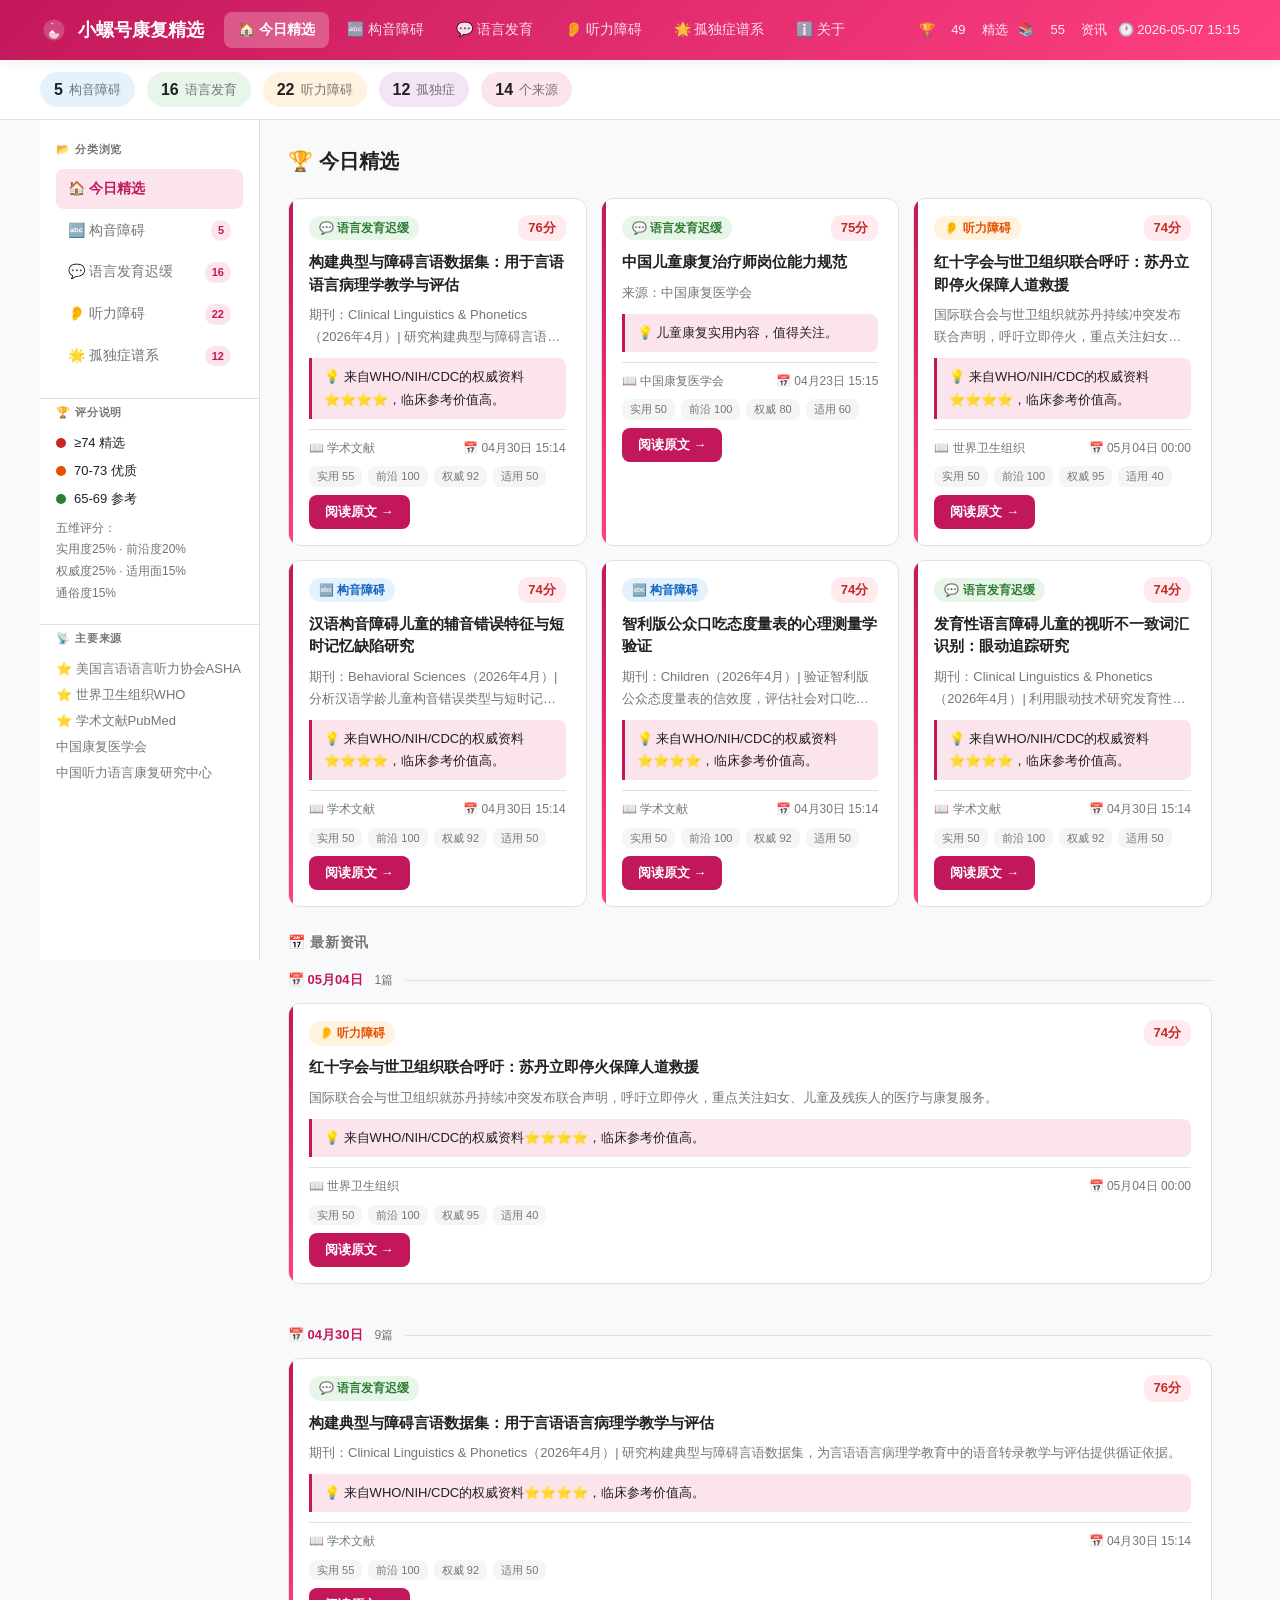
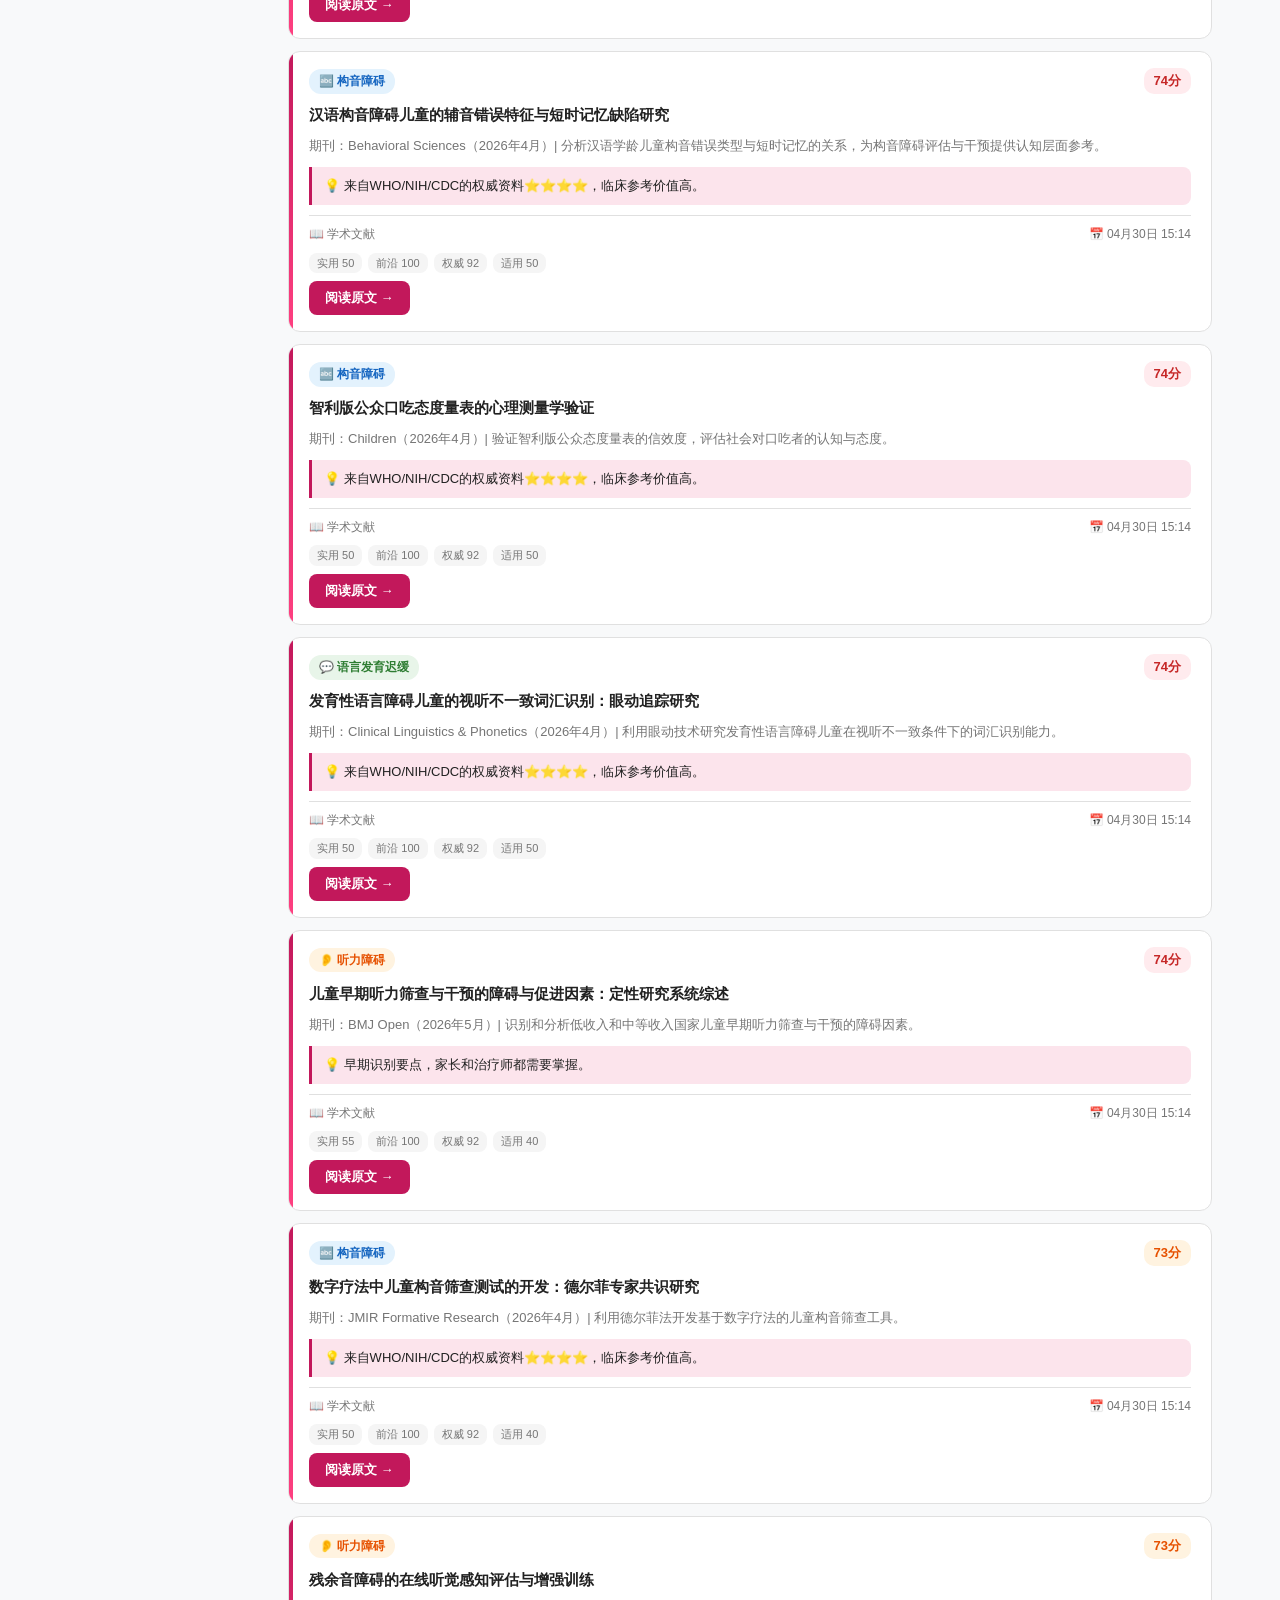
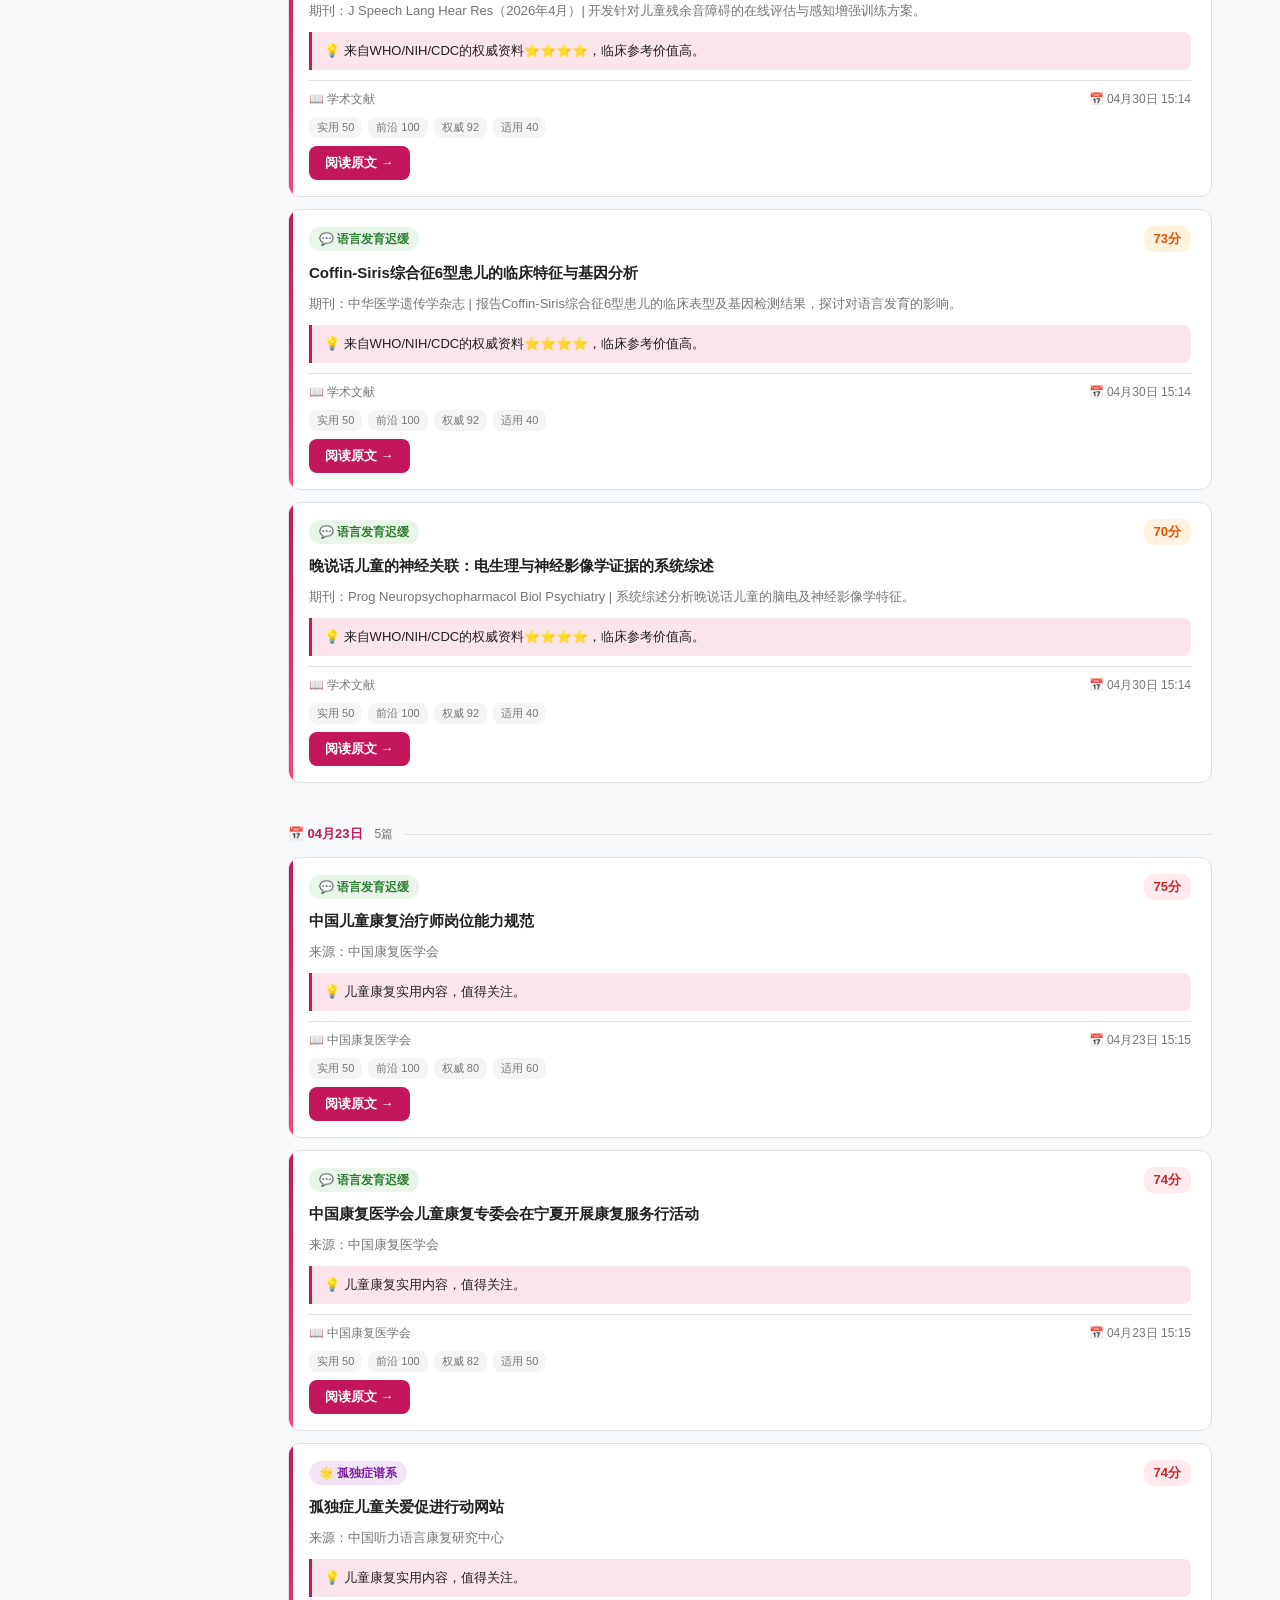
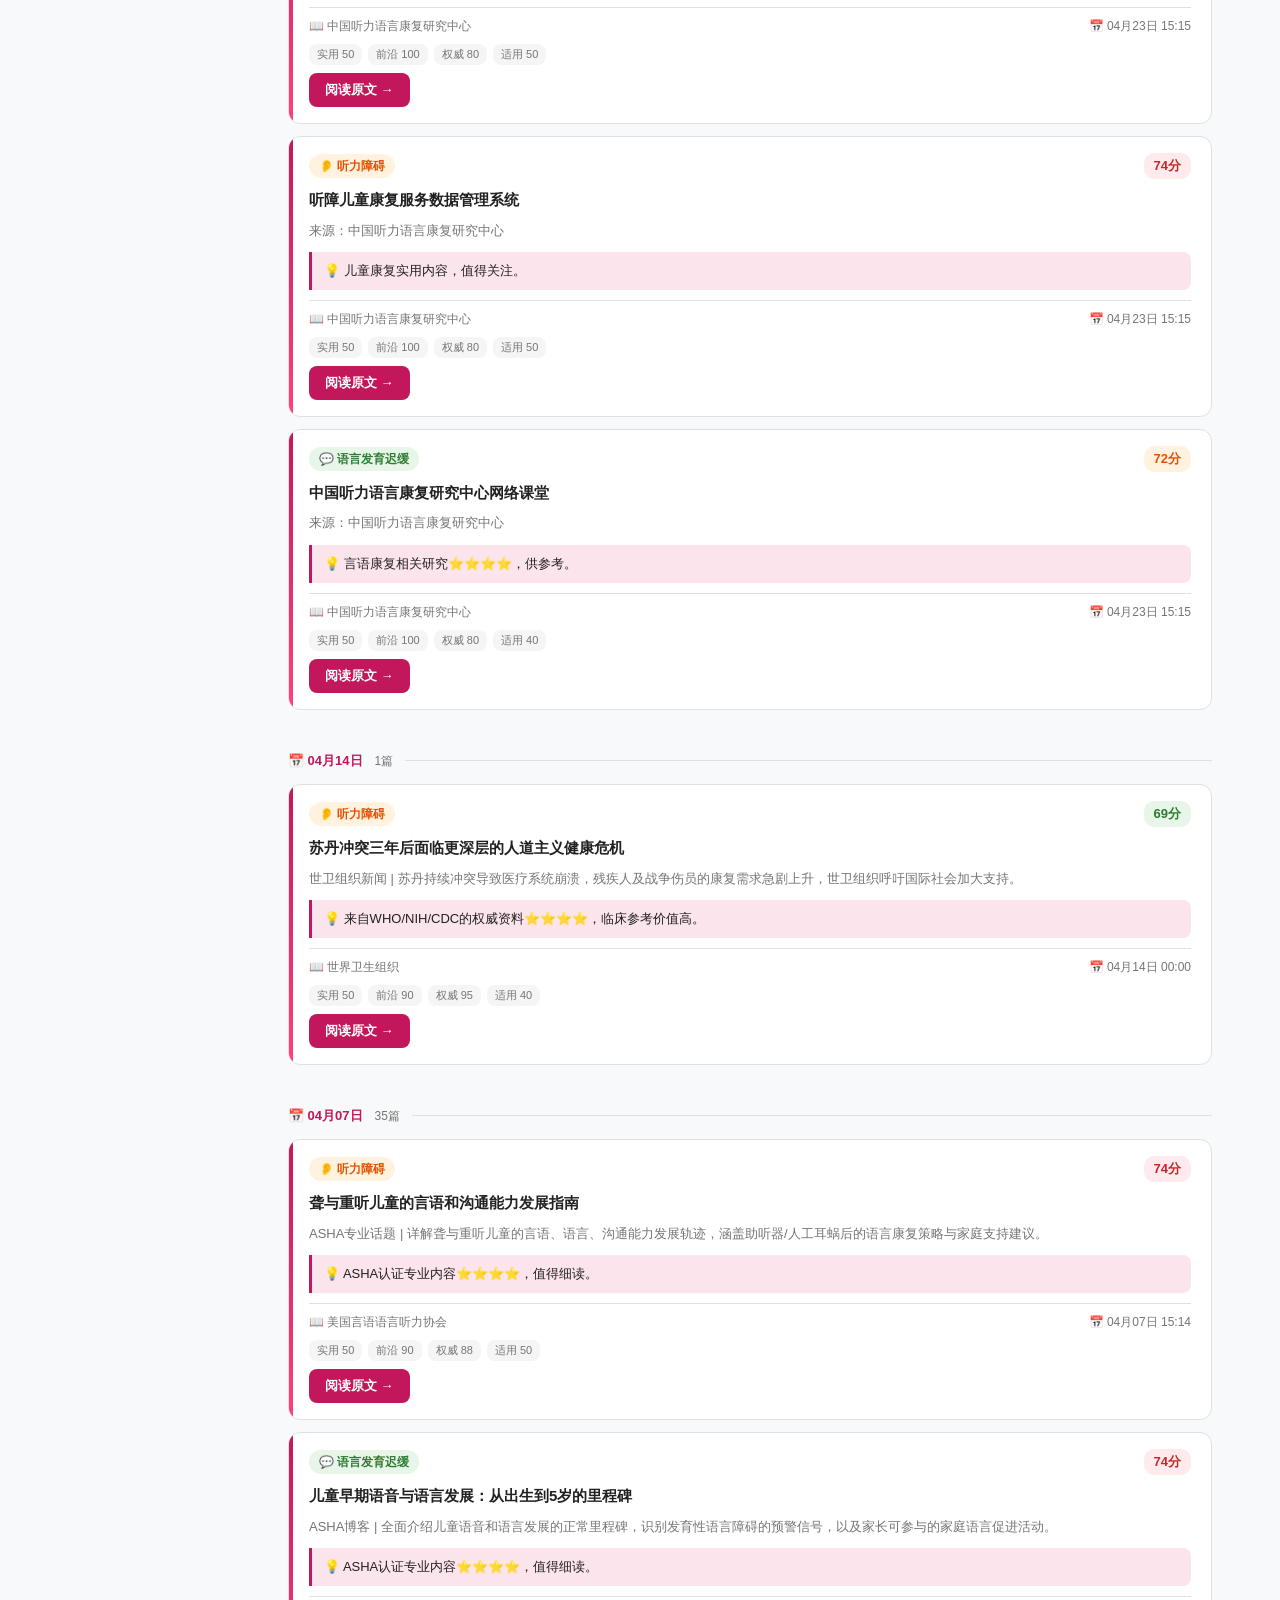
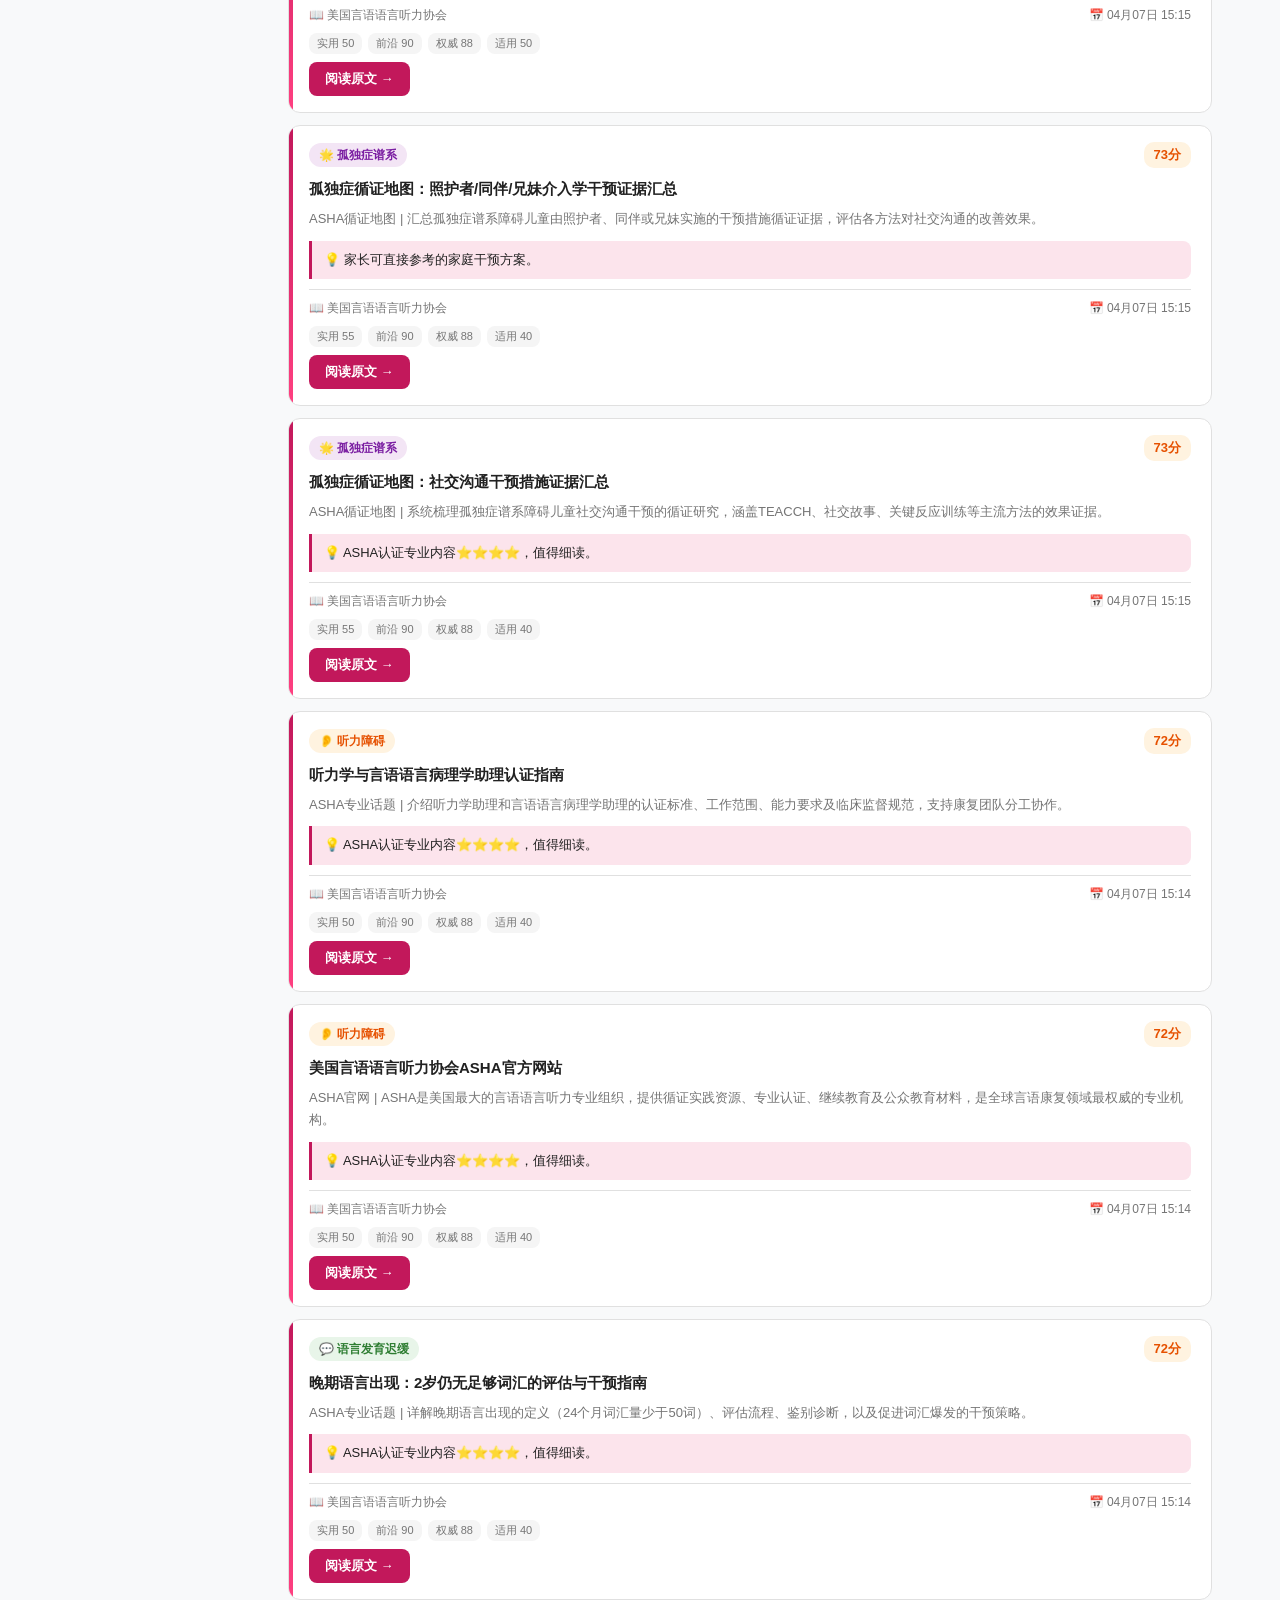
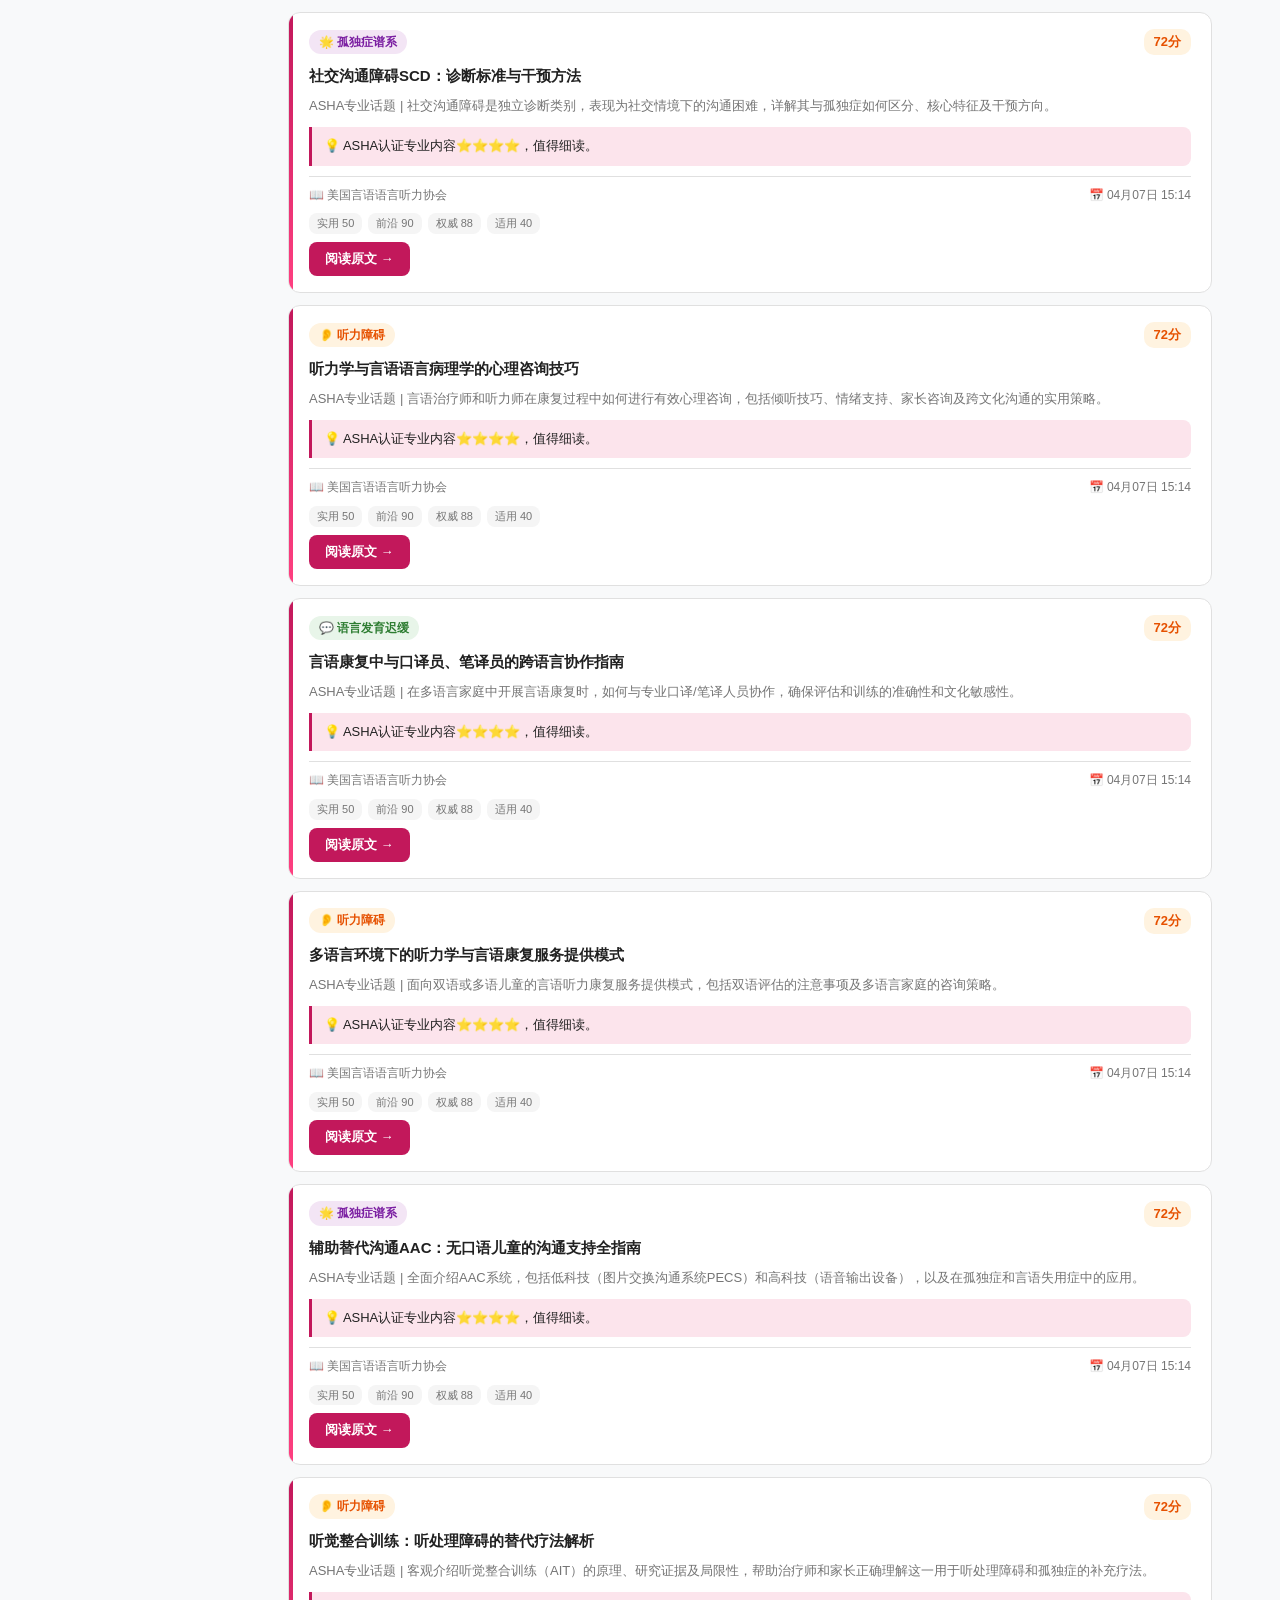
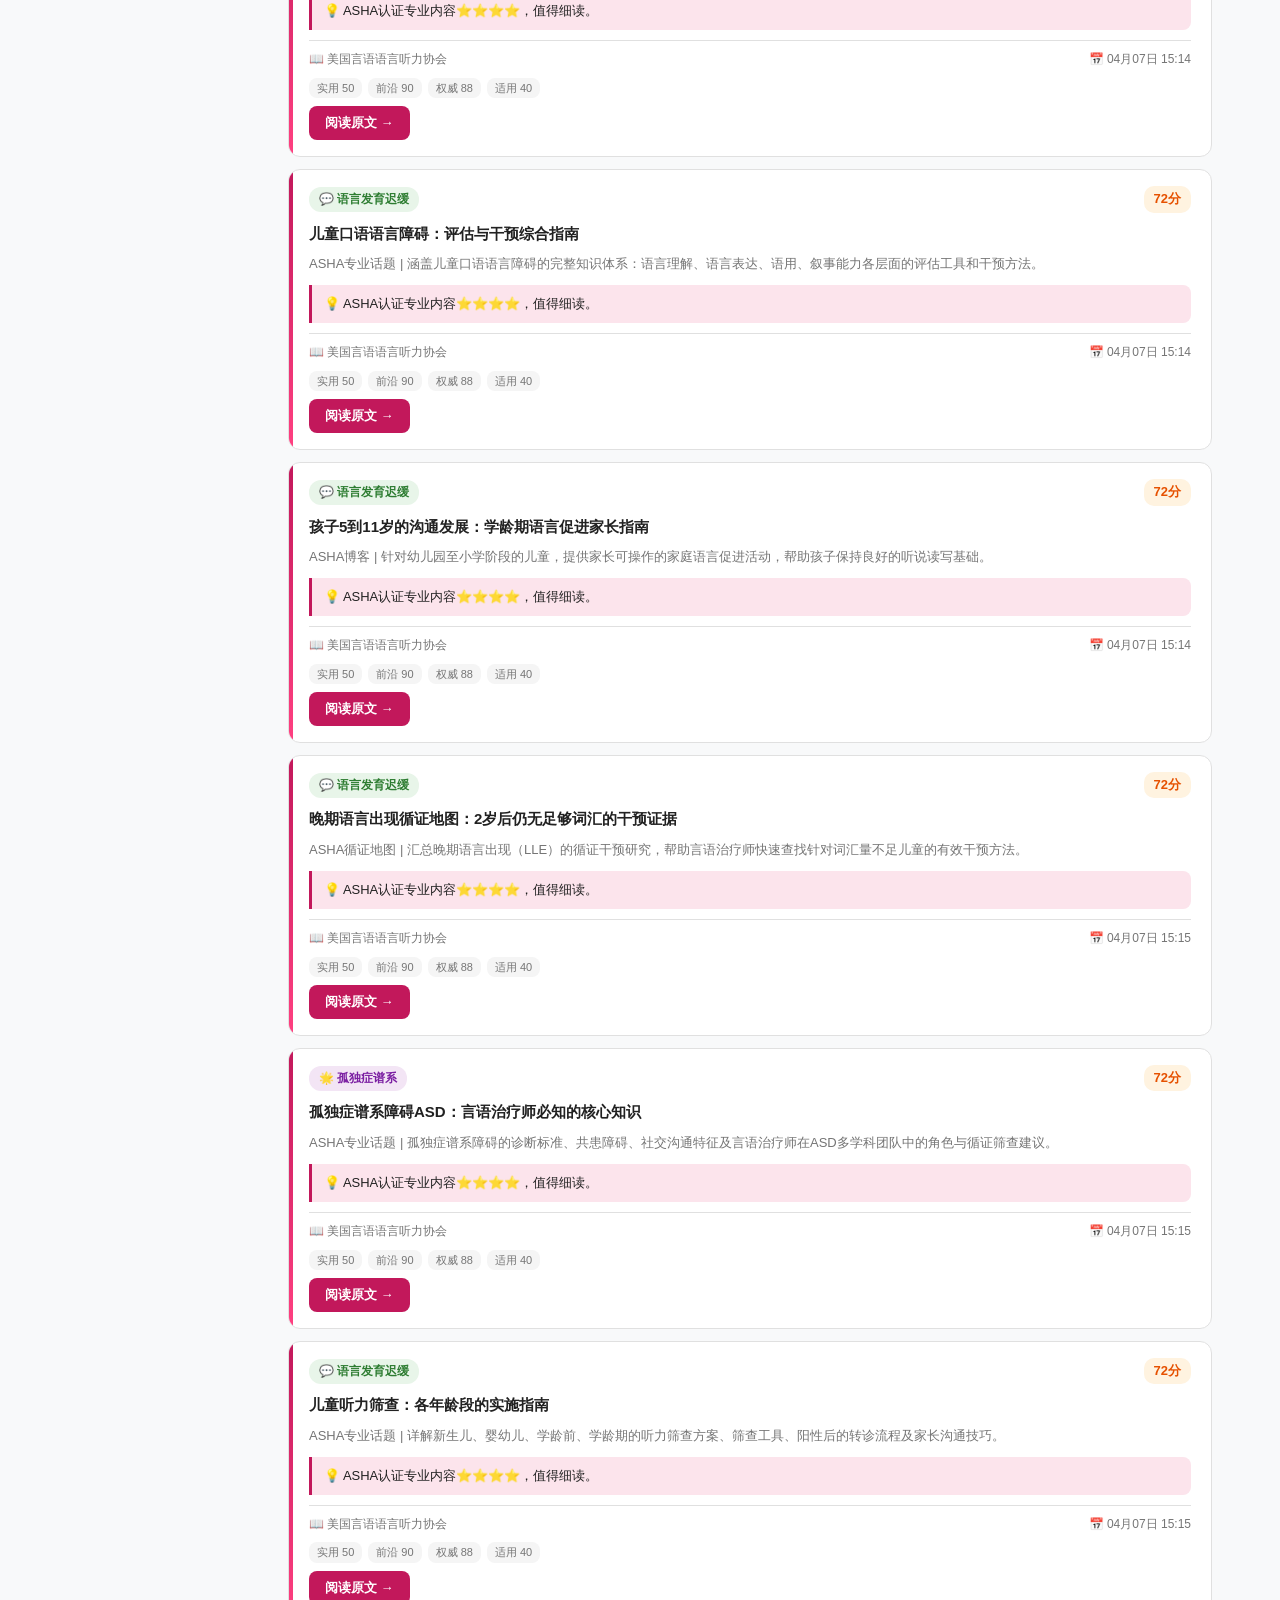
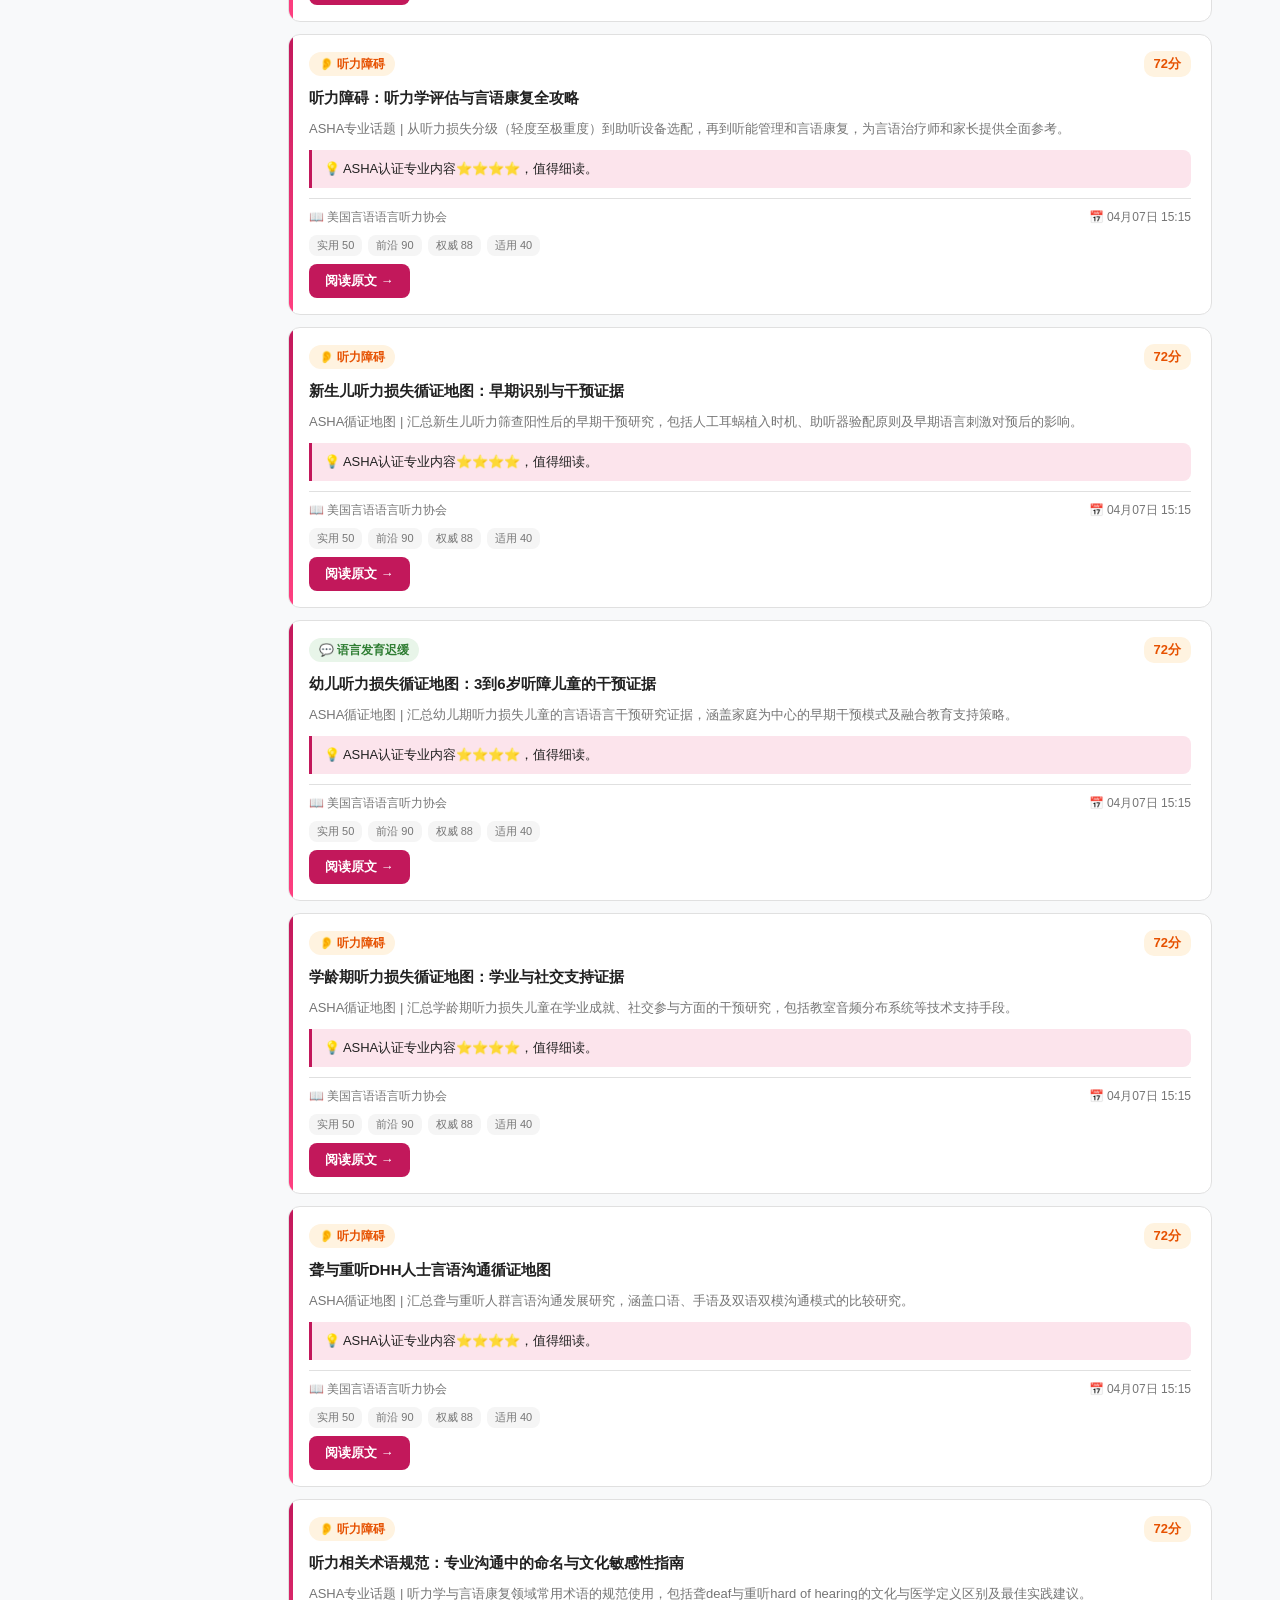
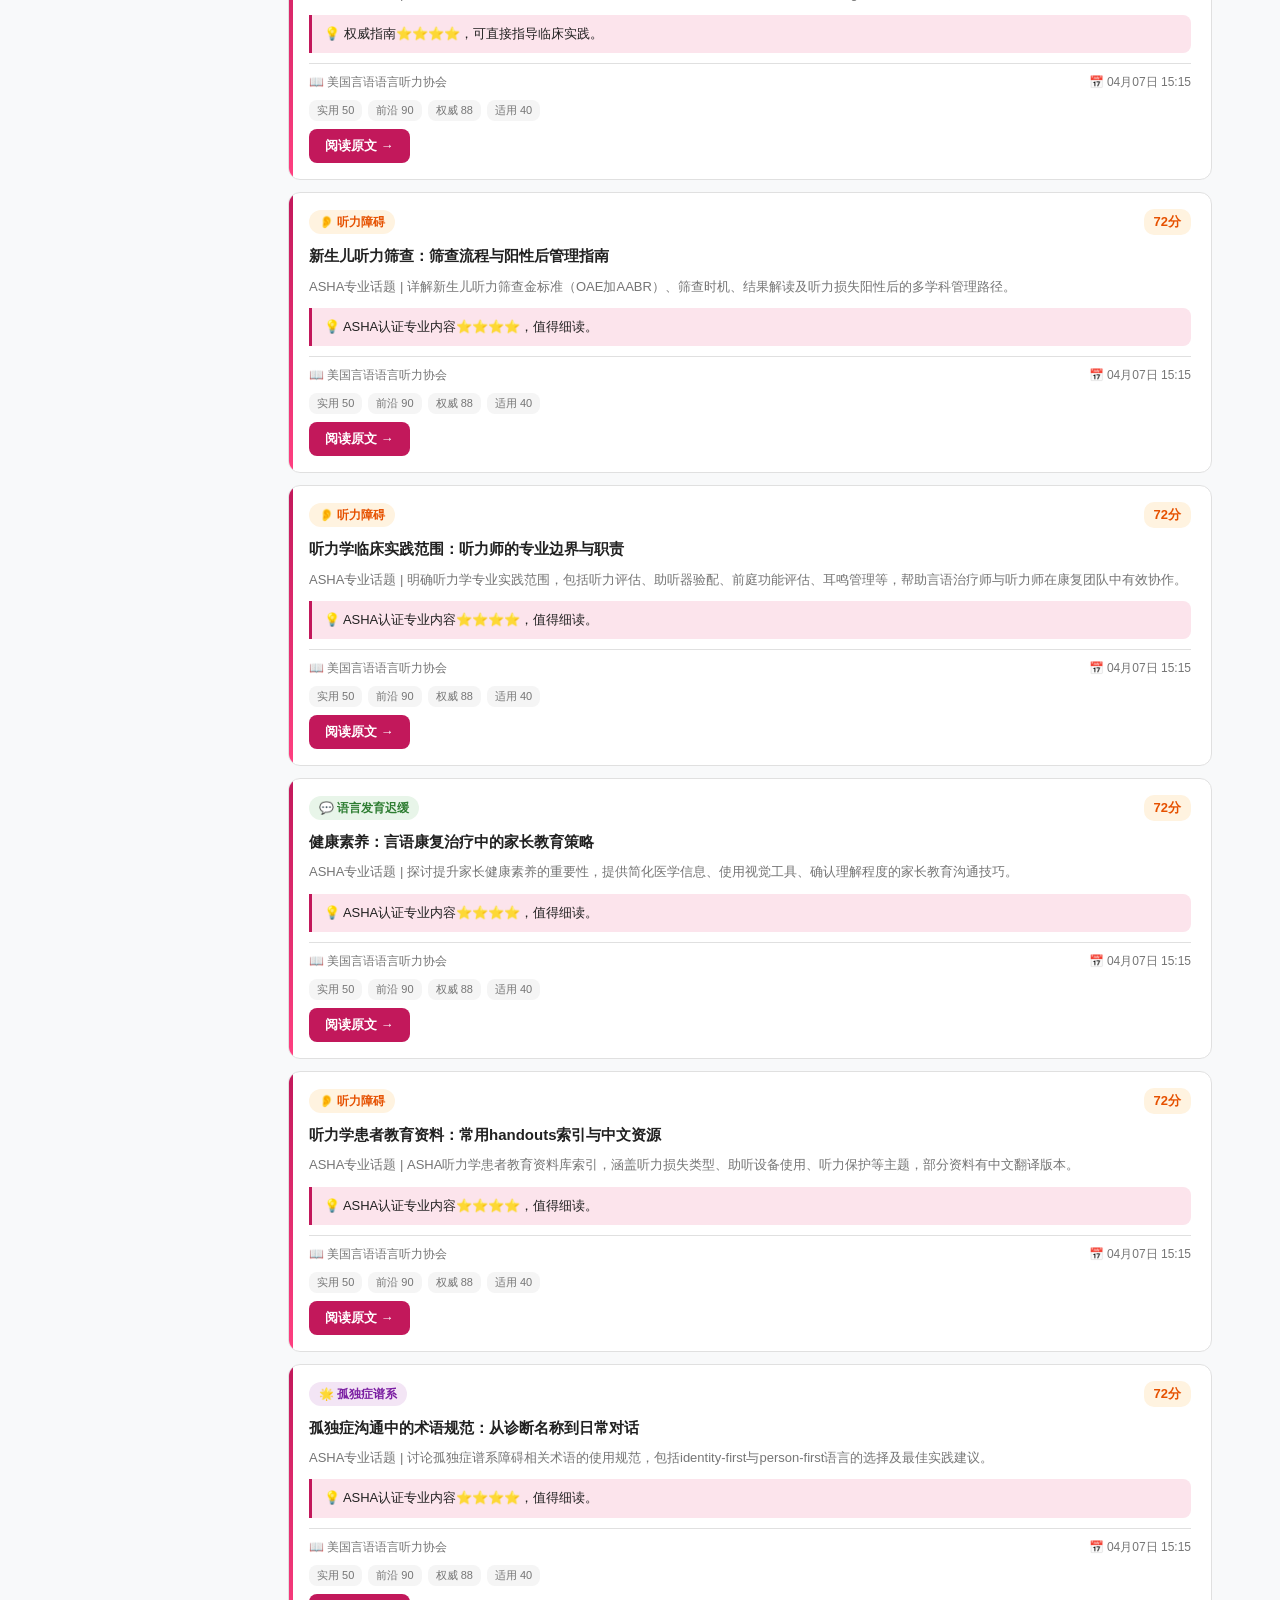
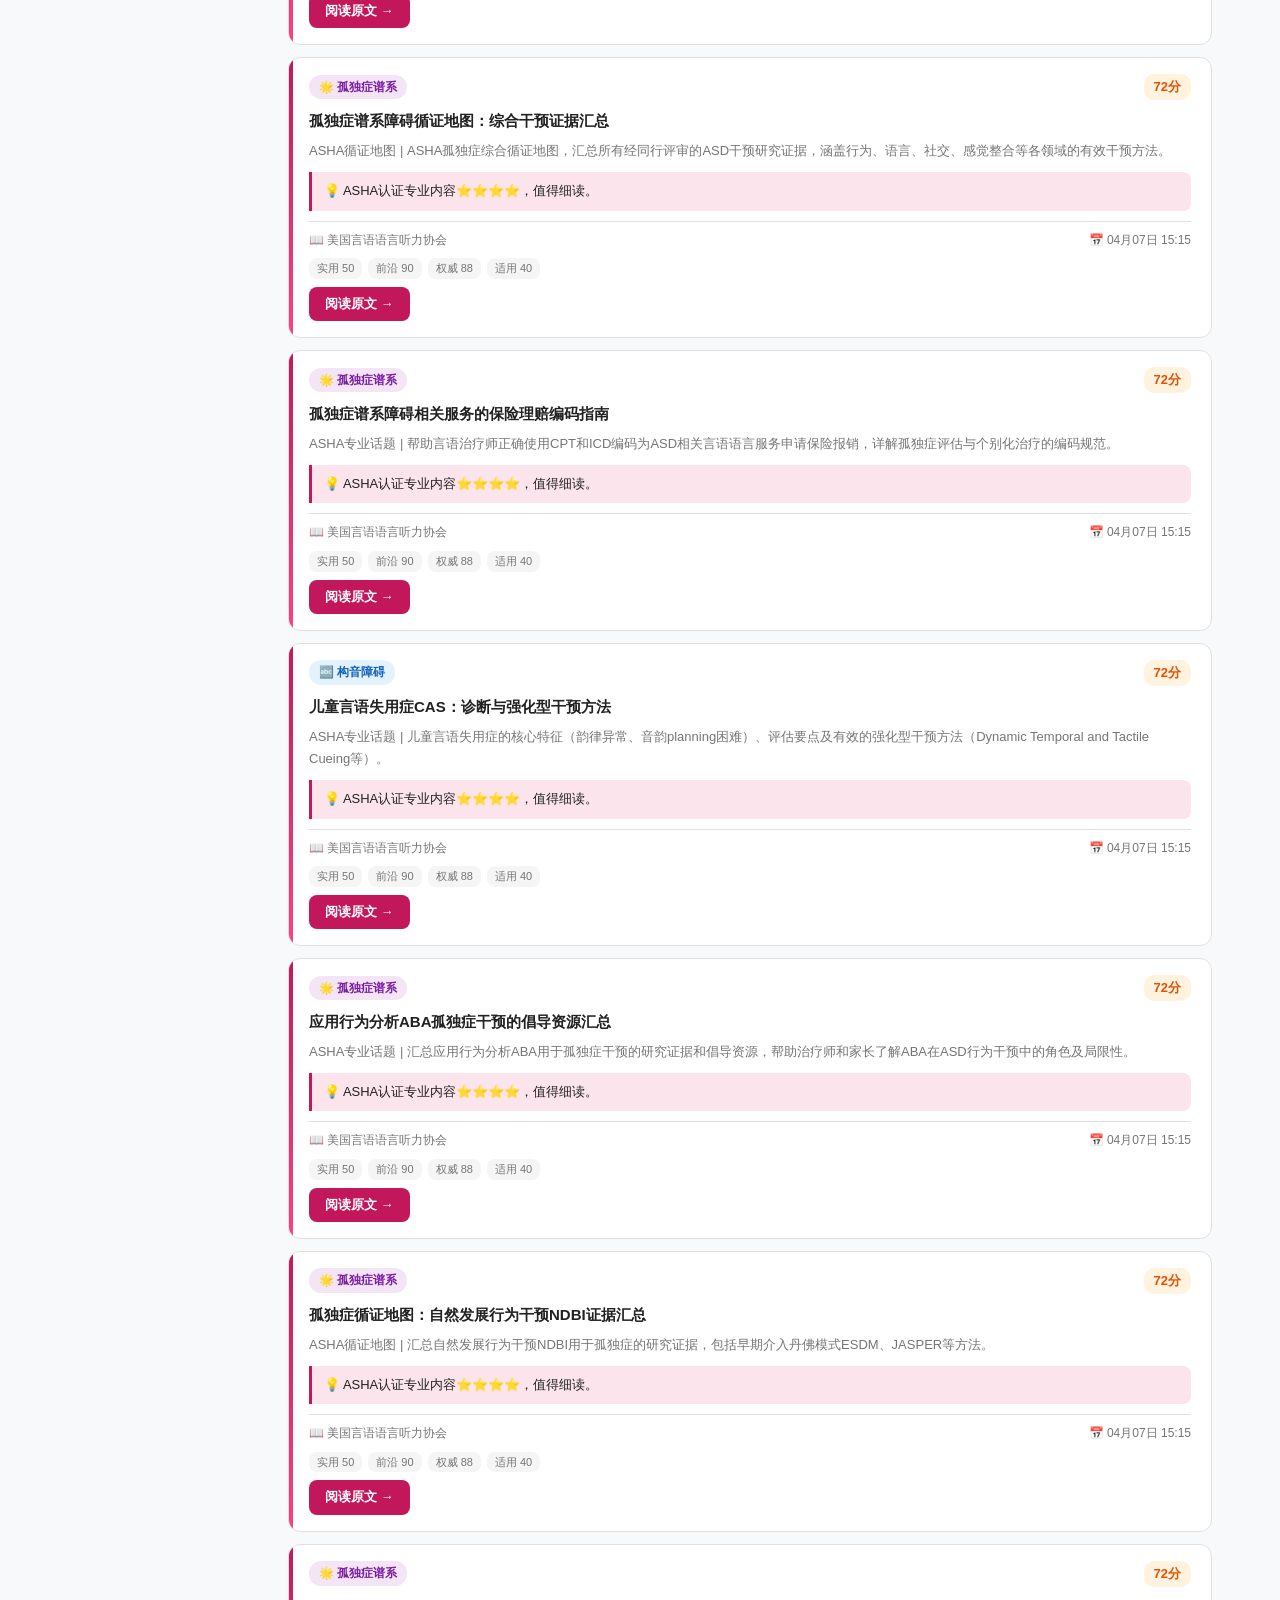
==== commit eb3abf01: "翻译全部55篇标题为中文，修复ASHA摘要内容" ====
--- a/index.html
+++ b/index.html
@@ -6,7 +6,6 @@
 <title>小螺号康复精选 — 每日精选言语康复/语言发育迟缓/听力障碍/孤独症资讯</title>
 <link rel="icon" href="data:image/svg+xml,<svg xmlns='http://www.w3.org/2000/svg' viewBox='0 0 100 100'><text y='.9em' font-size='90'>🐚</text></svg>">
 <style>
-/* ===== 变量 ===== */
 :root {
   --primary: #C2185B;
   --primary-light: #E91E8C;
@@ -22,348 +21,82 @@
   --shadow: 0 2px 12px rgba(0,0,0,.08);
   --shadow-lg: 0 8px 32px rgba(0,0,0,.12);
 }
-
 * { box-sizing: border-box; margin: 0; padding: 0; }
-
-body {
-  font-family: -apple-system, "PingFang SC", "Microsoft YaHei", sans-serif;
-  background: var(--bg);
-  color: var(--text);
-  line-height: 1.7;
-}
-
-/* ===== 顶栏 ===== */
-.site-header {
-  background: linear-gradient(135deg, var(--primary), var(--accent));
-  color: #fff;
-  padding: 0 24px;
-  position: sticky;
-  top: 0;
-  z-index: 100;
-  box-shadow: var(--shadow);
-}
-.header-inner {
-  display: flex;
-  align-items: center;
-  gap: 20px;
-  height: 60px;
-  max-width: 1200px;
-  margin: 0 auto;
-}
-.logo {
-  display: flex;
-  align-items: center;
-  gap: 10px;
-  text-decoration: none;
-  color: #fff;
-  font-size: 18px;
-  font-weight: 700;
-}
+body { font-family: -apple-system, "PingFang SC", "Microsoft YaHei", sans-serif; background: var(--bg); color: var(--text); line-height: 1.7; }
+.site-header { background: linear-gradient(135deg, var(--primary), var(--accent)); color: #fff; padding: 0 24px; position: sticky; top: 0; z-index: 100; box-shadow: var(--shadow); }
+.header-inner { display: flex; align-items: center; gap: 20px; height: 60px; max-width: 1200px; margin: 0 auto; }
+.logo { display: flex; align-items: center; gap: 10px; text-decoration: none; color: #fff; font-size: 18px; font-weight: 700; }
 .logo svg { flex-shrink: 0; }
-.header-nav {
-  display: flex;
-  gap: 4px;
-  flex: 1;
-}
-.header-nav a {
-  color: rgba(255,255,255,.85);
-  text-decoration: none;
-  padding: 6px 14px;
-  border-radius: var(--radius-sm);
-  font-size: 14px;
-  font-weight: 500;
-  transition: all .2s;
-}
+.header-nav { display: flex; gap: 4px; flex: 1; }
+.header-nav a { color: rgba(255,255,255,.85); text-decoration: none; padding: 6px 14px; border-radius: var(--radius-sm); font-size: 14px; font-weight: 500; transition: all .2s; }
 .header-nav a:hover { background: rgba(255,255,255,.2); color: #fff; }
 .header-nav a.active { background: rgba(255,255,255,.25); color: #fff; font-weight: 700; }
-.header-stats {
-  display: flex;
-  gap: 16px;
-  font-size: 13px;
-  opacity: .9;
-}
-
-/* ===== 统计条 ===== */
-.stats-bar {
-  background: var(--surface);
-  border-bottom: 1px solid var(--border);
-  padding: 12px 24px;
-}
-.stats-inner {
-  max-width: 1200px;
-  margin: 0 auto;
-  display: flex;
-  gap: 12px;
-  flex-wrap: wrap;
-}
-.stat-pill {
-  display: flex;
-  align-items: center;
-  gap: 6px;
-  padding: 4px 14px;
-  border-radius: 20px;
-  font-size: 13px;
-}
+.header-stats { display: flex; gap: 16px; font-size: 13px; opacity: .9; }
+.stats-bar { background: var(--surface); border-bottom: 1px solid var(--border); padding: 12px 24px; }
+.stats-inner { max-width: 1200px; margin: 0 auto; display: flex; gap: 12px; flex-wrap: wrap; }
+.stat-pill { display: flex; align-items: center; gap: 6px; padding: 4px 14px; border-radius: 20px; font-size: 13px; }
 .stat-num { font-weight: 800; font-size: 16px; }
 .stat-label { color: var(--text-muted); }
-
-/* ===== 主布局 ===== */
 .container { max-width: 1200px; margin: 0 auto; }
-.content-grid {
-  display: grid;
-  grid-template-columns: 220px 1fr;
-  gap: 0;
-  min-height: calc(100vh - 120px);
-}
-
-/* ===== 侧边栏 ===== */
-.sidebar {
-  background: var(--surface);
-  border-right: 1px solid var(--border);
-  padding: 20px 0;
-  position: sticky;
-  top: 60px;
-  height: calc(100vh - 60px);
-  overflow-y: auto;
-}
+.content-grid { display: grid; grid-template-columns: 220px 1fr; gap: 0; min-height: calc(100vh - 120px); }
+.sidebar { background: var(--surface); border-right: 1px solid var(--border); padding: 20px 0; position: sticky; top: 60px; height: calc(100vh - 60px); overflow-y: auto; }
 .sidebar-section { padding: 0 16px 20px; border-bottom: 1px solid var(--border); margin-bottom: 4px; }
 .sidebar-section:last-child { border-bottom: none; }
-.sidebar-title {
-  font-size: 11px;
-  font-weight: 700;
-  color: var(--text-muted);
-  text-transform: uppercase;
-  letter-spacing: .08em;
-  margin-bottom: 10px;
-}
+.sidebar-title { font-size: 11px; font-weight: 700; color: var(--text-muted); text-transform: uppercase; letter-spacing: .08em; margin-bottom: 10px; }
 .sidebar-nav { list-style: none; }
 .sidebar-nav li { margin-bottom: 2px; }
-.sidebar-nav a {
-  display: flex;
-  align-items: center;
-  gap: 8px;
-  padding: 8px 12px;
-  border-radius: var(--radius-sm);
-  text-decoration: none;
-  color: var(--text-muted);
-  font-size: 14px;
-  transition: all .2s;
-}
+.sidebar-nav a { display: flex; align-items: center; gap: 8px; padding: 8px 12px; border-radius: var(--radius-sm); text-decoration: none; color: var(--text-muted); font-size: 14px; transition: all .2s; }
 .sidebar-nav a:hover { background: var(--primary-bg); color: var(--primary); }
 .sidebar-nav a.active { background: var(--primary-bg); color: var(--primary); font-weight: 700; }
-.badge {
-  background: var(--primary-bg);
-  color: var(--primary);
-  font-size: 11px;
-  font-weight: 700;
-  padding: 1px 7px;
-  border-radius: 10px;
-  margin-left: auto;
-}
+.badge { background: var(--primary-bg); color: var(--primary); font-size: 11px; font-weight: 700; padding: 1px 7px; border-radius: 10px; margin-left: auto; }
 .score-legend { display: flex; flex-direction: column; gap: 6px; margin-bottom: 8px; }
 .legend-item { display: flex; align-items: center; gap: 8px; font-size: 13px; }
 .legend-dot { width: 10px; height: 10px; border-radius: 50%; flex-shrink: 0; }
 .sidebar-desc { font-size: 12px; color: var(--text-muted); line-height: 1.8; }
 .source-list { display: flex; flex-direction: column; gap: 4px; }
 .source-item { font-size: 13px; color: var(--text-muted); }
-
-/* ===== 文章区 ===== */
 .articles-area { padding: 24px 28px; }
-.articles-header {
-  display: flex;
-  align-items: center;
-  justify-content: space-between;
-  margin-bottom: 20px;
-  flex-wrap: wrap;
-  gap: 12px;
-}
+.articles-header { display: flex; align-items: center; justify-content: space-between; margin-bottom: 20px; flex-wrap: wrap; gap: 12px; }
 .section-title { font-size: 20px; font-weight: 700; color: var(--text); }
 .articles-controls { display: flex; gap: 10px; align-items: center; }
-.search-input {
-  padding: 8px 14px;
-  border: 1px solid var(--border);
-  border-radius: var(--radius-sm);
-  font-size: 14px;
-  width: 220px;
-  outline: none;
-  transition: border-color .2s;
-}
+.search-input { padding: 8px 14px; border: 1px solid var(--border); border-radius: var(--radius-sm); font-size: 14px; width: 220px; outline: none; transition: border-color .2s; }
 .search-input:focus { border-color: var(--primary); }
-.filter-select {
-  padding: 8px 12px;
-  border: 1px solid var(--border);
-  border-radius: var(--radius-sm);
-  font-size: 14px;
-  outline: none;
-  background: #fff;
-  cursor: pointer;
-}
-.subsection-title {
-  font-size: 14px;
-  font-weight: 700;
-  color: var(--text-muted);
-  text-transform: uppercase;
-  letter-spacing: .05em;
-  margin-bottom: 14px;
-  margin-top: 0;
-}
-
-/* ===== 日期分组 ===== */
+.filter-select { padding: 8px 12px; border: 1px solid var(--border); border-radius: var(--radius-sm); font-size: 14px; outline: none; background: #fff; cursor: pointer; }
+.subsection-title { font-size: 14px; font-weight: 700; color: var(--text-muted); text-transform: uppercase; letter-spacing: .05em; margin-bottom: 14px; margin-top: 0; }
 .date-group { margin-bottom: 28px; }
-.date-label-row {
-  display: flex;
-  align-items: center;
-  gap: 12px;
-  margin-bottom: 12px;
-}
-.date-label {
-  font-size: 13px;
-  font-weight: 700;
-  color: var(--primary);
-  white-space: nowrap;
-}
-.date-label-row::after {
-  content: '';
-  flex: 1;
-  height: 1px;
-  background: var(--border);
-}
+.date-label-row { display: flex; align-items: center; gap: 12px; margin-bottom: 12px; }
+.date-label { font-size: 13px; font-weight: 700; color: var(--primary); white-space: nowrap; }
+.date-label-row::after { content: ''; flex: 1; height: 1px; background: var(--border); }
 .date-count { font-size: 12px; color: var(--text-muted); white-space: nowrap; }
 .date-articles { display: flex; flex-direction: column; gap: 12px; }
-
-/* ===== 文章卡片 ===== */
-.article-card {
-  background: var(--surface);
-  border: 1px solid var(--border);
-  border-radius: var(--radius);
-  padding: 16px 20px;
-  transition: box-shadow .2s, transform .2s;
-  position: relative;
-  overflow: hidden;
-}
+.article-card { background: var(--surface); border: 1px solid var(--border); border-radius: var(--radius); padding: 16px 20px; transition: box-shadow .2s, transform .2s; position: relative; overflow: hidden; }
 .article-card:hover { box-shadow: var(--shadow-lg); transform: translateY(-2px); }
-.article-card::before {
-  content: '';
-  position: absolute;
-  left: 0; top: 0; bottom: 0;
-  width: 4px;
-  background: linear-gradient(to bottom, var(--primary), var(--accent));
-  border-radius: 0 2px 2px 0;
-}
-.card-header {
-  display: flex;
-  align-items: center;
-  justify-content: space-between;
-  margin-bottom: 10px;
-  gap: 10px;
-}
-.cat-badge {
-  display: inline-flex;
-  align-items: center;
-  gap: 4px;
-  padding: 2px 10px;
-  border-radius: 12px;
-  font-size: 12px;
-  font-weight: 600;
-}
+.article-card::before { content: ''; position: absolute; left: 0; top: 0; bottom: 0; width: 4px; background: linear-gradient(to bottom, var(--primary), var(--accent)); border-radius: 0 2px 2px 0; }
+.card-header { display: flex; align-items: center; justify-content: space-between; margin-bottom: 10px; gap: 10px; }
+.cat-badge { display: inline-flex; align-items: center; gap: 4px; padding: 2px 10px; border-radius: 12px; font-size: 12px; font-weight: 600; }
 .cat-articulation { background: #E3F2FD; color: #1565C0; }
 .cat-language { background: #E8F5E9; color: #2E7D32; }
 .cat-hearing { background: #FFF3E0; color: #E65100; }
 .cat-autism { background: #F3E5F5; color: #7B1FA2; }
-.score-badge {
-  display: inline-flex;
-  align-items: center;
-  padding: 2px 10px;
-  border-radius: 10px;
-  font-size: 13px;
-  font-weight: 800;
-}
+.score-badge { display: inline-flex; align-items: center; padding: 2px 10px; border-radius: 10px; font-size: 13px; font-weight: 800; }
 .score-top { background: #FFEBEE; color: #C62828; }
 .score-high { background: #FFF3E0; color: #E65100; }
 .score-mid { background: #E8F5E9; color: #2E7D32; }
-.card-title {
-  font-size: 15px;
-  font-weight: 600;
-  margin-bottom: 8px;
-  line-height: 1.5;
-}
+.card-title { font-size: 15px; font-weight: 600; margin-bottom: 8px; line-height: 1.5; }
 .card-title a { color: var(--text); text-decoration: none; transition: color .2s; }
 .card-title a:hover { color: var(--primary); }
-.card-summary {
-  font-size: 13px;
-  color: var(--text-muted);
-  line-height: 1.7;
-  margin-bottom: 10px;
-  display: -webkit-box;
-  -webkit-line-clamp: 2;
-  -webkit-box-orient: vertical;
-  overflow: hidden;
-}
-.card-reason {
-  background: var(--primary-bg);
-  border-left: 3px solid var(--primary);
-  padding: 8px 12px;
-  border-radius: 0 var(--radius-sm) var(--radius-sm) 0;
-  font-size: 13px;
-  color: var(--text);
-  margin-bottom: 10px;
-}
-.card-footer {
-  display: flex;
-  align-items: center;
-  justify-content: space-between;
-  font-size: 12px;
-  color: var(--text-muted);
-  padding-top: 8px;
-  border-top: 1px solid var(--border);
-}
-.card-scores {
-  display: flex;
-  gap: 6px;
-  margin: 8px 0;
-  flex-wrap: wrap;
-}
-.score-dim {
-  background: #f5f5f5;
-  padding: 1px 8px;
-  border-radius: 8px;
-  font-size: 11px;
-  color: var(--text-muted);
-}
+.card-summary { font-size: 13px; color: var(--text-muted); line-height: 1.7; margin-bottom: 10px; display: -webkit-box; -webkit-line-clamp: 2; -webkit-box-orient: vertical; overflow: hidden; }
+.card-reason { background: var(--primary-bg); border-left: 3px solid var(--primary); padding: 8px 12px; border-radius: 0 var(--radius-sm) var(--radius-sm) 0; font-size: 13px; color: var(--text); margin-bottom: 10px; }
+.card-footer { display: flex; align-items: center; justify-content: space-between; font-size: 12px; color: var(--text-muted); padding-top: 8px; border-top: 1px solid var(--border); }
+.card-scores { display: flex; gap: 6px; margin: 8px 0; flex-wrap: wrap; }
+.score-dim { background: #f5f5f5; padding: 1px 8px; border-radius: 8px; font-size: 11px; color: var(--text-muted); }
 .score-dim.ok { background: #E8F5E9; color: #2E7D32; }
-.read-btn {
-  display: inline-flex;
-  align-items: center;
-  padding: 6px 16px;
-  border-radius: var(--radius-sm);
-  background: var(--primary);
-  color: #fff;
-  text-decoration: none;
-  font-size: 13px;
-  font-weight: 600;
-  transition: opacity .2s;
-}
+.read-btn { display: inline-flex; align-items: center; padding: 6px 16px; border-radius: var(--radius-sm); background: var(--primary); color: #fff; text-decoration: none; font-size: 13px; font-weight: 600; transition: opacity .2s; }
 .read-btn:hover { opacity: .8; }
-
-/* ===== 页脚 ===== */
-.site-footer {
-  background: var(--surface);
-  border-top: 1px solid var(--border);
-  padding: 20px 24px;
-  text-align: center;
-}
+.site-footer { background: var(--surface); border-top: 1px solid var(--border); padding: 20px 24px; text-align: center; }
 .footer-inner { max-width: 1200px; margin: 0 auto; }
 .site-footer p { font-size: 13px; color: var(--text-muted); }
-
-/* ===== 精选网格 ===== */
-.selected-grid {
-  display: grid;
-  grid-template-columns: repeat(auto-fill, minmax(280px, 1fr));
-  gap: 14px;
-  margin-bottom: 24px;
-}
-
-/* ===== 关于页 ===== */
+.selected-grid { display: grid; grid-template-columns: repeat(auto-fill, minmax(280px, 1fr)); gap: 14px; margin-bottom: 24px; }
 .about-content { max-width: 760px; padding: 36px 28px; }
 .about-content h2 { font-size: 20px; margin: 28px 0 10px; color: var(--text); }
 .about-content p { font-size: 15px; color: var(--text-muted); margin-bottom: 10px; }
@@ -372,15 +105,7 @@
 .source-table th { background: var(--primary-bg); color: var(--primary); font-weight: 700; }
 .source-table tr:hover { background: #FAFAFA; }
 .status-ok { color: #2E7D32; font-weight: 700; }
-
-/* ===== 响应式 ===== */
-@media (max-width: 768px) {
-  .content-grid { grid-template-columns: 1fr; }
-  .sidebar { position: static; height: auto; border-right: none; border-bottom: 1px solid var(--border); }
-  .header-nav { display: none; }
-  .header-stats { display: none; }
-  .articles-area { padding: 16px; }
-}
+@media (max-width: 768px) { .content-grid { grid-template-columns: 1fr; } .sidebar { position: static; height: auto; border-right: none; border-bottom: 1px solid var(--border); } .header-nav { display: none; } .header-stats { display: none; } .articles-area { padding: 16px; } }
 </style>
 </head>
 <body>
@@ -394,12 +119,8 @@
       </svg>
       小螺号康复精选
     </a>
-    <nav class="header-nav">
-      <a href="index.html" class="active">🏠 今日精选</a><a href="articulation.html" class="">🔤 构音障碍</a><a href="language.html" class="">💬 语言发育</a><a href="hearing.html" class="">👂 听力障碍</a><a href="autism.html" class="">🌟 孤独症谱系</a><a href="about.html" class="">ℹ️ 关于</a>
-    </nav>
-    <div class="header-stats">
-      🏆 <span>49</span> 精选 &nbsp; 📚 <span>55</span> 资讯 &nbsp; 🕐 2026-05-07 15:15
-    </div>
+    <nav class="header-nav"><a href="index.html" class="active">🏠 今日精选</a><a href="articulation.html" class="">🔤 构音障碍</a><a href="language.html" class="">💬 语言发育</a><a href="hearing.html" class="">👂 听力障碍</a><a href="autism.html" class="">🌟 孤独症谱系</a><a href="about.html" class="">ℹ️ 关于</a></nav>
+    <div class="header-stats">🏆 <span>49</span> 精选 &nbsp; 📚 <span>55</span> 资讯 &nbsp; 🕐 2026-05-07 15:15</div>
   </div>
 </header>
 <div class="stats-bar">
@@ -436,44 +157,36 @@
       <div class="sidebar-section">
         <h3 class="sidebar-title">📡 主要来源</h3>
         <div class="source-list">
-          <div class="source-item">⭐ WHO</div>
-          <div class="source-item">⭐ ASHA</div>
-          <div class="source-item">⭐ NIH/NIDCD</div>
-          <div class="source-item">⭐ CDC</div>
-          <div class="source-item">⭐ PubMed</div>
+          <div class="source-item">⭐ 美国言语语言听力协会ASHA</div>
+          <div class="source-item">⭐ 世界卫生组织WHO</div>
+          <div class="source-item">⭐ 学术文献PubMed</div>
           <div class="source-item">中国康复医学会</div>
+          <div class="source-item">中国听力语言康复研究中心</div>
         </div>
       </div>
     </aside>
-    
     <section class="articles-area">
-      <div class="articles-header">
-        <h2 class="section-title">🏆 今日精选</h2>
-      </div>
-      
-    <div class="selected-grid">
-        
-<div class="article-card">
+      <div class="articles-header"><h2 class="section-title">🏆 今日精选</h2></div>
+      <div class="selected-grid"><div class="article-card">
   <div class="card-header">
     <span class="cat-badge cat-language">💬 语言发育迟缓</span>
     <span class="score-badge score-top">76分</span>
   </div>
-  <h3 class="card-title"><a href="https://pubmed.ncbi.nlm.nih.gov/41979229/" target="_blank" rel="noopener">Building a typical and disordered speech dataset for teaching and assessing phonetic transcription in speech and language therapy students in Ireland.</a></h3>
-  <p class="card-summary">期刊：Clin Linguist Phon（2026 Apr 14）| 作者：Lee A, Bessell N, Titterington J</p>
-  <div class="card-reason">💡 来自WHO/NIH/CDC的权威资料⭐⭐⭐⭐，临床参考价值高。</div>
-  <div class="card-footer">
-    <span>📖 Clin Linguist Phon</span>
+  <h3 class="card-title"><a href="https://pubmed.ncbi.nlm.nih.gov/41979229/" target="_blank" rel="noopener">构建典型与障碍言语数据集：用于言语语言病理学教学与评估</a></h3>
+  <p class="card-summary">期刊：Clinical Linguistics &amp; Phonetics（2026年4月）| 研究构建典型与障碍言语数据集，为言语语言病理学教育中的语音转录教学与评估提供循证依据。</p>
+  <div class="card-reason">💡 来自WHO/NIH/CDC的权威资料⭐⭐⭐⭐，临床参考价值高。</div>
+  <div class="card-footer">
+    <span>📖 学术文献</span>
     <span>📅 04月30日 15:14</span>
   </div>
   <div class="card-scores">
-    <span class="score-dim ">实用 55</span>
-    <span class="score-dim ok">前沿 100</span>
-    <span class="score-dim ok">权威 92</span>
+    <span class="score-dim">实用 55</span>
+    <span class="score-dim">前沿 100</span>
+    <span class="score-dim">权威 92</span>
     <span class="score-dim">适用 50</span>
   </div>
   <a href="https://pubmed.ncbi.nlm.nih.gov/41979229/" target="_blank" rel="noopener" class="read-btn">阅读原文 →</a>
-</div>
-<div class="article-card">
+</div><div class="article-card">
   <div class="card-header">
     <span class="cat-badge cat-language">💬 语言发育迟缓</span>
     <span class="score-badge score-top">75分</span>
@@ -486,322 +199,289 @@
     <span>📅 04月23日 15:15</span>
   </div>
   <div class="card-scores">
-    <span class="score-dim ">实用 50</span>
-    <span class="score-dim ok">前沿 100</span>
-    <span class="score-dim ">权威 80</span>
+    <span class="score-dim">实用 50</span>
+    <span class="score-dim">前沿 100</span>
+    <span class="score-dim">权威 80</span>
     <span class="score-dim">适用 60</span>
   </div>
   <a href="https://www.ttbz.org.cn/StandardManage/Detail/95576/" target="_blank" rel="noopener" class="read-btn">阅读原文 →</a>
-</div>
-<div class="article-card">
+</div><div class="article-card">
   <div class="card-header">
     <span class="cat-badge cat-hearing">👂 听力障碍</span>
     <span class="score-badge score-top">74分</span>
   </div>
-  <h3 class="card-title"><a href="https://www.who.int/news/item/04-05-2026-joint-call-by-the-president-of-the-icrc--the-director-general-of-who-and-the-international-president-of-msf" target="_blank" rel="noopener">Joint call by the President of the ICRC, the Director-General of WHO and the International President of MSF</a></h3>
-  <p class="card-summary">Ten years ago, the UN Security Council unanimously adopted Resolution 2286 on health care in armed conflicts. The situation is even worse compared to 10 years ago. Today, we mark not an achievement – we mark a failure.  As violence affecting medical facilities, transport and personnel continues unab</p>
-  <div class="card-reason">💡 来自WHO/NIH/CDC的权威资料⭐⭐⭐⭐，临床参考价值高。</div>
-  <div class="card-footer">
-    <span>📖 WHO</span>
+  <h3 class="card-title"><a href="https://www.who.int/news/item/04-05-2026-joint-call-by-the-president-of-the-icrc--the-director-general-of-who-and-the-international-president-of-msf" target="_blank" rel="noopener">红十字会与世卫组织联合呼吁：苏丹立即停火保障人道救援</a></h3>
+  <p class="card-summary">国际联合会与世卫组织就苏丹持续冲突发布联合声明，呼吁立即停火，重点关注妇女、儿童及残疾人的医疗与康复服务。</p>
+  <div class="card-reason">💡 来自WHO/NIH/CDC的权威资料⭐⭐⭐⭐，临床参考价值高。</div>
+  <div class="card-footer">
+    <span>📖 世界卫生组织</span>
     <span>📅 05月04日 00:00</span>
   </div>
   <div class="card-scores">
-    <span class="score-dim ">实用 50</span>
-    <span class="score-dim ok">前沿 100</span>
-    <span class="score-dim ok">权威 95</span>
+    <span class="score-dim">实用 50</span>
+    <span class="score-dim">前沿 100</span>
+    <span class="score-dim">权威 95</span>
     <span class="score-dim">适用 40</span>
   </div>
   <a href="https://www.who.int/news/item/04-05-2026-joint-call-by-the-president-of-the-icrc--the-director-general-of-who-and-the-international-president-of-msf" target="_blank" rel="noopener" class="read-btn">阅读原文 →</a>
-</div>
-<div class="article-card">
+</div><div class="article-card">
   <div class="card-header">
     <span class="cat-badge cat-articulation">🔤 构音障碍</span>
     <span class="score-badge score-top">74分</span>
   </div>
-  <h3 class="card-title"><a href="https://pubmed.ncbi.nlm.nih.gov/42073903/" target="_blank" rel="noopener">Consonant Error Profiles and Short-Term Memory Deficits in Chinese School-Age Children with Speech Sound Disorders.</a></h3>
-  <p class="card-summary">期刊：Behav Sci (Basel)（2026 Apr 5）| 作者：Xu Q, Peng N, Li X</p>
-  <div class="card-reason">💡 来自WHO/NIH/CDC的权威资料⭐⭐⭐⭐，临床参考价值高。</div>
-  <div class="card-footer">
-    <span>📖 Behav Sci (Basel)</span>
+  <h3 class="card-title"><a href="https://pubmed.ncbi.nlm.nih.gov/42073903/" target="_blank" rel="noopener">汉语构音障碍儿童的辅音错误特征与短时记忆缺陷研究</a></h3>
+  <p class="card-summary">期刊：Behavioral Sciences（2026年4月）| 分析汉语学龄儿童构音错误类型与短时记忆的关系，为构音障碍评估与干预提供认知层面参考。</p>
+  <div class="card-reason">💡 来自WHO/NIH/CDC的权威资料⭐⭐⭐⭐，临床参考价值高。</div>
+  <div class="card-footer">
+    <span>📖 学术文献</span>
     <span>📅 04月30日 15:14</span>
   </div>
   <div class="card-scores">
-    <span class="score-dim ">实用 50</span>
-    <span class="score-dim ok">前沿 100</span>
-    <span class="score-dim ok">权威 92</span>
+    <span class="score-dim">实用 50</span>
+    <span class="score-dim">前沿 100</span>
+    <span class="score-dim">权威 92</span>
     <span class="score-dim">适用 50</span>
   </div>
   <a href="https://pubmed.ncbi.nlm.nih.gov/42073903/" target="_blank" rel="noopener" class="read-btn">阅读原文 →</a>
-</div>
-<div class="article-card">
+</div><div class="article-card">
   <div class="card-header">
     <span class="cat-badge cat-articulation">🔤 构音障碍</span>
     <span class="score-badge score-top">74分</span>
   </div>
-  <h3 class="card-title"><a href="https://pubmed.ncbi.nlm.nih.gov/42073083/" target="_blank" rel="noopener">Psychometric Validation of a Spanish-Chilean Instrument for Assessing Public Attitudes Toward Childhood Stuttering: Construct Validity and Internal Consistency.</a></h3>
-  <p class="card-summary">期刊：Children (Basel)（2026 Apr 3）| 作者：Sandoval Y, Rojas C, Novoa-Muñoz F</p>
-  <div class="card-reason">💡 来自WHO/NIH/CDC的权威资料⭐⭐⭐⭐，临床参考价值高。</div>
-  <div class="card-footer">
-    <span>📖 Children (Basel)</span>
+  <h3 class="card-title"><a href="https://pubmed.ncbi.nlm.nih.gov/42073083/" target="_blank" rel="noopener">智利版公众口吃态度量表的心理测量学验证</a></h3>
+  <p class="card-summary">期刊：Children（2026年4月）| 验证智利版公众态度量表的信效度，评估社会对口吃者的认知与态度。</p>
+  <div class="card-reason">💡 来自WHO/NIH/CDC的权威资料⭐⭐⭐⭐，临床参考价值高。</div>
+  <div class="card-footer">
+    <span>📖 学术文献</span>
     <span>📅 04月30日 15:14</span>
   </div>
   <div class="card-scores">
-    <span class="score-dim ">实用 50</span>
-    <span class="score-dim ok">前沿 100</span>
-    <span class="score-dim ok">权威 92</span>
+    <span class="score-dim">实用 50</span>
+    <span class="score-dim">前沿 100</span>
+    <span class="score-dim">权威 92</span>
     <span class="score-dim">适用 50</span>
   </div>
   <a href="https://pubmed.ncbi.nlm.nih.gov/42073083/" target="_blank" rel="noopener" class="read-btn">阅读原文 →</a>
-</div>
-<div class="article-card">
+</div><div class="article-card">
   <div class="card-header">
     <span class="cat-badge cat-language">💬 语言发育迟缓</span>
     <span class="score-badge score-top">74分</span>
   </div>
-  <h3 class="card-title"><a href="https://pubmed.ncbi.nlm.nih.gov/42017686/" target="_blank" rel="noopener">Audiovisual incongruent word recognition in children with developmental language disorder: Evidence from eye tracking.</a></h3>
-  <p class="card-summary">期刊：Clin Linguist Phon（2026 Apr 22）| 作者：Ferinu L, Ahufinger N, Guerra E</p>
-  <div class="card-reason">💡 来自WHO/NIH/CDC的权威资料⭐⭐⭐⭐，临床参考价值高。</div>
-  <div class="card-footer">
-    <span>📖 Clin Linguist Phon</span>
+  <h3 class="card-title"><a href="https://pubmed.ncbi.nlm.nih.gov/42017686/" target="_blank" rel="noopener">发育性语言障碍儿童的视听不一致词汇识别：眼动追踪研究</a></h3>
+  <p class="card-summary">期刊：Clinical Linguistics &amp; Phonetics（2026年4月）| 利用眼动技术研究发育性语言障碍儿童在视听不一致条件下的词汇识别能力。</p>
+  <div class="card-reason">💡 来自WHO/NIH/CDC的权威资料⭐⭐⭐⭐，临床参考价值高。</div>
+  <div class="card-footer">
+    <span>📖 学术文献</span>
     <span>📅 04月30日 15:14</span>
   </div>
   <div class="card-scores">
-    <span class="score-dim ">实用 50</span>
-    <span class="score-dim ok">前沿 100</span>
-    <span class="score-dim ok">权威 92</span>
+    <span class="score-dim">实用 50</span>
+    <span class="score-dim">前沿 100</span>
+    <span class="score-dim">权威 92</span>
     <span class="score-dim">适用 50</span>
   </div>
   <a href="https://pubmed.ncbi.nlm.nih.gov/42017686/" target="_blank" rel="noopener" class="read-btn">阅读原文 →</a>
-</div>
-    </div>
+</div></div>
       <h3 class="subsection-title">📅 最新资讯</h3>
-      <div class="date-articles">
-    <div class="date-group">
-      <div class="date-label-row">
-        <span class="date-label">📅 05月04日</span>
-        <span class="date-count">1篇</span>
-      </div>
-      <div class="date-articles">
-        
-<div class="article-card">
+      <div class="date-articles"><div class="date-group">
+      <div class="date-label-row"><span class="date-label">📅 05月04日</span><span class="date-count">1篇</span></div>
+      <div class="date-articles"><div class="article-card">
   <div class="card-header">
     <span class="cat-badge cat-hearing">👂 听力障碍</span>
     <span class="score-badge score-top">74分</span>
   </div>
-  <h3 class="card-title"><a href="https://www.who.int/news/item/04-05-2026-joint-call-by-the-president-of-the-icrc--the-director-general-of-who-and-the-international-president-of-msf" target="_blank" rel="noopener">Joint call by the President of the ICRC, the Director-General of WHO and the International President of MSF</a></h3>
-  <p class="card-summary">Ten years ago, the UN Security Council unanimously adopted Resolution 2286 on health care in armed conflicts. The situation is even worse compared to 10 years ago. Today, we mark not an achievement – we mark a failure.  As violence affecting medical facilities, transport and personnel continues unab</p>
-  <div class="card-reason">💡 来自WHO/NIH/CDC的权威资料⭐⭐⭐⭐，临床参考价值高。</div>
-  <div class="card-footer">
-    <span>📖 WHO</span>
+  <h3 class="card-title"><a href="https://www.who.int/news/item/04-05-2026-joint-call-by-the-president-of-the-icrc--the-director-general-of-who-and-the-international-president-of-msf" target="_blank" rel="noopener">红十字会与世卫组织联合呼吁：苏丹立即停火保障人道救援</a></h3>
+  <p class="card-summary">国际联合会与世卫组织就苏丹持续冲突发布联合声明，呼吁立即停火，重点关注妇女、儿童及残疾人的医疗与康复服务。</p>
+  <div class="card-reason">💡 来自WHO/NIH/CDC的权威资料⭐⭐⭐⭐，临床参考价值高。</div>
+  <div class="card-footer">
+    <span>📖 世界卫生组织</span>
     <span>📅 05月04日 00:00</span>
   </div>
   <div class="card-scores">
-    <span class="score-dim ">实用 50</span>
-    <span class="score-dim ok">前沿 100</span>
-    <span class="score-dim ok">权威 95</span>
+    <span class="score-dim">实用 50</span>
+    <span class="score-dim">前沿 100</span>
+    <span class="score-dim">权威 95</span>
     <span class="score-dim">适用 40</span>
   </div>
   <a href="https://www.who.int/news/item/04-05-2026-joint-call-by-the-president-of-the-icrc--the-director-general-of-who-and-the-international-president-of-msf" target="_blank" rel="noopener" class="read-btn">阅读原文 →</a>
-</div>
-      </div>
-    </div>
-    <div class="date-group">
-      <div class="date-label-row">
-        <span class="date-label">📅 04月30日</span>
-        <span class="date-count">9篇</span>
-      </div>
-      <div class="date-articles">
-        
-<div class="article-card">
+</div></div>
+    </div><div class="date-group">
+      <div class="date-label-row"><span class="date-label">📅 04月30日</span><span class="date-count">9篇</span></div>
+      <div class="date-articles"><div class="article-card">
   <div class="card-header">
     <span class="cat-badge cat-language">💬 语言发育迟缓</span>
     <span class="score-badge score-top">76分</span>
   </div>
-  <h3 class="card-title"><a href="https://pubmed.ncbi.nlm.nih.gov/41979229/" target="_blank" rel="noopener">Building a typical and disordered speech dataset for teaching and assessing phonetic transcription in speech and language therapy students in Ireland.</a></h3>
-  <p class="card-summary">期刊：Clin Linguist Phon（2026 Apr 14）| 作者：Lee A, Bessell N, Titterington J</p>
-  <div class="card-reason">💡 来自WHO/NIH/CDC的权威资料⭐⭐⭐⭐，临床参考价值高。</div>
-  <div class="card-footer">
-    <span>📖 Clin Linguist Phon</span>
+  <h3 class="card-title"><a href="https://pubmed.ncbi.nlm.nih.gov/41979229/" target="_blank" rel="noopener">构建典型与障碍言语数据集：用于言语语言病理学教学与评估</a></h3>
+  <p class="card-summary">期刊：Clinical Linguistics &amp; Phonetics（2026年4月）| 研究构建典型与障碍言语数据集，为言语语言病理学教育中的语音转录教学与评估提供循证依据。</p>
+  <div class="card-reason">💡 来自WHO/NIH/CDC的权威资料⭐⭐⭐⭐，临床参考价值高。</div>
+  <div class="card-footer">
+    <span>📖 学术文献</span>
     <span>📅 04月30日 15:14</span>
   </div>
   <div class="card-scores">
-    <span class="score-dim ">实用 55</span>
-    <span class="score-dim ok">前沿 100</span>
-    <span class="score-dim ok">权威 92</span>
+    <span class="score-dim">实用 55</span>
+    <span class="score-dim">前沿 100</span>
+    <span class="score-dim">权威 92</span>
     <span class="score-dim">适用 50</span>
   </div>
   <a href="https://pubmed.ncbi.nlm.nih.gov/41979229/" target="_blank" rel="noopener" class="read-btn">阅读原文 →</a>
-</div>
-<div class="article-card">
+</div><div class="article-card">
   <div class="card-header">
     <span class="cat-badge cat-articulation">🔤 构音障碍</span>
     <span class="score-badge score-top">74分</span>
   </div>
-  <h3 class="card-title"><a href="https://pubmed.ncbi.nlm.nih.gov/42073903/" target="_blank" rel="noopener">Consonant Error Profiles and Short-Term Memory Deficits in Chinese School-Age Children with Speech Sound Disorders.</a></h3>
-  <p class="card-summary">期刊：Behav Sci (Basel)（2026 Apr 5）| 作者：Xu Q, Peng N, Li X</p>
-  <div class="card-reason">💡 来自WHO/NIH/CDC的权威资料⭐⭐⭐⭐，临床参考价值高。</div>
-  <div class="card-footer">
-    <span>📖 Behav Sci (Basel)</span>
+  <h3 class="card-title"><a href="https://pubmed.ncbi.nlm.nih.gov/42073903/" target="_blank" rel="noopener">汉语构音障碍儿童的辅音错误特征与短时记忆缺陷研究</a></h3>
+  <p class="card-summary">期刊：Behavioral Sciences（2026年4月）| 分析汉语学龄儿童构音错误类型与短时记忆的关系，为构音障碍评估与干预提供认知层面参考。</p>
+  <div class="card-reason">💡 来自WHO/NIH/CDC的权威资料⭐⭐⭐⭐，临床参考价值高。</div>
+  <div class="card-footer">
+    <span>📖 学术文献</span>
     <span>📅 04月30日 15:14</span>
   </div>
   <div class="card-scores">
-    <span class="score-dim ">实用 50</span>
-    <span class="score-dim ok">前沿 100</span>
-    <span class="score-dim ok">权威 92</span>
+    <span class="score-dim">实用 50</span>
+    <span class="score-dim">前沿 100</span>
+    <span class="score-dim">权威 92</span>
     <span class="score-dim">适用 50</span>
   </div>
   <a href="https://pubmed.ncbi.nlm.nih.gov/42073903/" target="_blank" rel="noopener" class="read-btn">阅读原文 →</a>
-</div>
-<div class="article-card">
+</div><div class="article-card">
   <div class="card-header">
     <span class="cat-badge cat-articulation">🔤 构音障碍</span>
     <span class="score-badge score-top">74分</span>
   </div>
-  <h3 class="card-title"><a href="https://pubmed.ncbi.nlm.nih.gov/42073083/" target="_blank" rel="noopener">Psychometric Validation of a Spanish-Chilean Instrument for Assessing Public Attitudes Toward Childhood Stuttering: Construct Validity and Internal Consistency.</a></h3>
-  <p class="card-summary">期刊：Children (Basel)（2026 Apr 3）| 作者：Sandoval Y, Rojas C, Novoa-Muñoz F</p>
-  <div class="card-reason">💡 来自WHO/NIH/CDC的权威资料⭐⭐⭐⭐，临床参考价值高。</div>
-  <div class="card-footer">
-    <span>📖 Children (Basel)</span>
+  <h3 class="card-title"><a href="https://pubmed.ncbi.nlm.nih.gov/42073083/" target="_blank" rel="noopener">智利版公众口吃态度量表的心理测量学验证</a></h3>
+  <p class="card-summary">期刊：Children（2026年4月）| 验证智利版公众态度量表的信效度，评估社会对口吃者的认知与态度。</p>
+  <div class="card-reason">💡 来自WHO/NIH/CDC的权威资料⭐⭐⭐⭐，临床参考价值高。</div>
+  <div class="card-footer">
+    <span>📖 学术文献</span>
     <span>📅 04月30日 15:14</span>
   </div>
   <div class="card-scores">
-    <span class="score-dim ">实用 50</span>
-    <span class="score-dim ok">前沿 100</span>
-    <span class="score-dim ok">权威 92</span>
+    <span class="score-dim">实用 50</span>
+    <span class="score-dim">前沿 100</span>
+    <span class="score-dim">权威 92</span>
     <span class="score-dim">适用 50</span>
   </div>
   <a href="https://pubmed.ncbi.nlm.nih.gov/42073083/" target="_blank" rel="noopener" class="read-btn">阅读原文 →</a>
-</div>
-<div class="article-card">
+</div><div class="article-card">
   <div class="card-header">
     <span class="cat-badge cat-language">💬 语言发育迟缓</span>
     <span class="score-badge score-top">74分</span>
   </div>
-  <h3 class="card-title"><a href="https://pubmed.ncbi.nlm.nih.gov/42017686/" target="_blank" rel="noopener">Audiovisual incongruent word recognition in children with developmental language disorder: Evidence from eye tracking.</a></h3>
-  <p class="card-summary">期刊：Clin Linguist Phon（2026 Apr 22）| 作者：Ferinu L, Ahufinger N, Guerra E</p>
-  <div class="card-reason">💡 来自WHO/NIH/CDC的权威资料⭐⭐⭐⭐，临床参考价值高。</div>
-  <div class="card-footer">
-    <span>📖 Clin Linguist Phon</span>
+  <h3 class="card-title"><a href="https://pubmed.ncbi.nlm.nih.gov/42017686/" target="_blank" rel="noopener">发育性语言障碍儿童的视听不一致词汇识别：眼动追踪研究</a></h3>
+  <p class="card-summary">期刊：Clinical Linguistics &amp; Phonetics（2026年4月）| 利用眼动技术研究发育性语言障碍儿童在视听不一致条件下的词汇识别能力。</p>
+  <div class="card-reason">💡 来自WHO/NIH/CDC的权威资料⭐⭐⭐⭐，临床参考价值高。</div>
+  <div class="card-footer">
+    <span>📖 学术文献</span>
     <span>📅 04月30日 15:14</span>
   </div>
   <div class="card-scores">
-    <span class="score-dim ">实用 50</span>
-    <span class="score-dim ok">前沿 100</span>
-    <span class="score-dim ok">权威 92</span>
+    <span class="score-dim">实用 50</span>
+    <span class="score-dim">前沿 100</span>
+    <span class="score-dim">权威 92</span>
     <span class="score-dim">适用 50</span>
   </div>
   <a href="https://pubmed.ncbi.nlm.nih.gov/42017686/" target="_blank" rel="noopener" class="read-btn">阅读原文 →</a>
-</div>
-<div class="article-card">
+</div><div class="article-card">
   <div class="card-header">
     <span class="cat-badge cat-hearing">👂 听力障碍</span>
     <span class="score-badge score-top">74分</span>
   </div>
-  <h3 class="card-title"><a href="https://pubmed.ncbi.nlm.nih.gov/42082249/" target="_blank" rel="noopener">Barriers to and facilitators of paediatric early hearing detection and intervention: protocol for a systematic review and meta-synthesis of qualitative evidence.</a></h3>
-  <p class="card-summary">期刊：BMJ Open（2026 May 3）| 作者：Amir-Behghadami M, Maleki M</p>
+  <h3 class="card-title"><a href="https://pubmed.ncbi.nlm.nih.gov/42082249/" target="_blank" rel="noopener">儿童早期听力筛查与干预的障碍与促进因素：定性研究系统综述</a></h3>
+  <p class="card-summary">期刊：BMJ Open（2026年5月）| 识别和分析低收入和中等收入国家儿童早期听力筛查与干预的障碍因素。</p>
   <div class="card-reason">💡 早期识别要点，家长和治疗师都需要掌握。</div>
   <div class="card-footer">
-    <span>📖 BMJ Open</span>
+    <span>📖 学术文献</span>
     <span>📅 04月30日 15:14</span>
   </div>
   <div class="card-scores">
-    <span class="score-dim ">实用 55</span>
-    <span class="score-dim ok">前沿 100</span>
-    <span class="score-dim ok">权威 92</span>
+    <span class="score-dim">实用 55</span>
+    <span class="score-dim">前沿 100</span>
+    <span class="score-dim">权威 92</span>
     <span class="score-dim">适用 40</span>
   </div>
   <a href="https://pubmed.ncbi.nlm.nih.gov/42082249/" target="_blank" rel="noopener" class="read-btn">阅读原文 →</a>
-</div>
-<div class="article-card">
+</div><div class="article-card">
   <div class="card-header">
     <span class="cat-badge cat-articulation">🔤 构音障碍</span>
     <span class="score-badge score-high">73分</span>
   </div>
-  <h3 class="card-title"><a href="https://pubmed.ncbi.nlm.nih.gov/42024868/" target="_blank" rel="noopener">Development of a Child Articulation Screening Test Within Digital Therapeutics: Delphi Study.</a></h3>
-  <p class="card-summary">期刊：JMIR Form Res（2026 Apr 23）| 作者：Lee J, Kwon S, Ko JY</p>
-  <div class="card-reason">💡 来自WHO/NIH/CDC的权威资料⭐⭐⭐⭐，临床参考价值高。</div>
-  <div class="card-footer">
-    <span>📖 JMIR Form Res</span>
+  <h3 class="card-title"><a href="https://pubmed.ncbi.nlm.nih.gov/42024868/" target="_blank" rel="noopener">数字疗法中儿童构音筛查测试的开发：德尔菲专家共识研究</a></h3>
+  <p class="card-summary">期刊：JMIR Formative Research（2026年4月）| 利用德尔菲法开发基于数字疗法的儿童构音筛查工具。</p>
+  <div class="card-reason">💡 来自WHO/NIH/CDC的权威资料⭐⭐⭐⭐，临床参考价值高。</div>
+  <div class="card-footer">
+    <span>📖 学术文献</span>
     <span>📅 04月30日 15:14</span>
   </div>
   <div class="card-scores">
-    <span class="score-dim ">实用 50</span>
-    <span class="score-dim ok">前沿 100</span>
-    <span class="score-dim ok">权威 92</span>
+    <span class="score-dim">实用 50</span>
+    <span class="score-dim">前沿 100</span>
+    <span class="score-dim">权威 92</span>
     <span class="score-dim">适用 40</span>
   </div>
   <a href="https://pubmed.ncbi.nlm.nih.gov/42024868/" target="_blank" rel="noopener" class="read-btn">阅读原文 →</a>
-</div>
-<div class="article-card">
+</div><div class="article-card">
   <div class="card-header">
     <span class="cat-badge cat-hearing">👂 听力障碍</span>
     <span class="score-badge score-high">73分</span>
   </div>
-  <h3 class="card-title"><a href="https://pubmed.ncbi.nlm.nih.gov/42017749/" target="_blank" rel="noopener">Online Assessment and Enhancement of Auditory Perception for Residual /ɹ/ Distortions.</a></h3>
-  <p class="card-summary">期刊：J Speech Lang Hear Res（2026 Apr 22）| 作者：Hitchcock ER, Ochs LC, Preston JL</p>
-  <div class="card-reason">💡 来自WHO/NIH/CDC的权威资料⭐⭐⭐⭐，临床参考价值高。</div>
-  <div class="card-footer">
-    <span>📖 J Speech Lang Hear Res</span>
+  <h3 class="card-title"><a href="https://pubmed.ncbi.nlm.nih.gov/42017749/" target="_blank" rel="noopener">残余音障碍的在线听觉感知评估与增强训练</a></h3>
+  <p class="card-summary">期刊：J Speech Lang Hear Res（2026年4月）| 开发针对儿童残余音障碍的在线评估与感知增强训练方案。</p>
+  <div class="card-reason">💡 来自WHO/NIH/CDC的权威资料⭐⭐⭐⭐，临床参考价值高。</div>
+  <div class="card-footer">
+    <span>📖 学术文献</span>
     <span>📅 04月30日 15:14</span>
   </div>
   <div class="card-scores">
-    <span class="score-dim ">实用 50</span>
-    <span class="score-dim ok">前沿 100</span>
-    <span class="score-dim ok">权威 92</span>
+    <span class="score-dim">实用 50</span>
+    <span class="score-dim">前沿 100</span>
+    <span class="score-dim">权威 92</span>
     <span class="score-dim">适用 40</span>
   </div>
   <a href="https://pubmed.ncbi.nlm.nih.gov/42017749/" target="_blank" rel="noopener" class="read-btn">阅读原文 →</a>
-</div>
-<div class="article-card">
+</div><div class="article-card">
   <div class="card-header">
     <span class="cat-badge cat-language">💬 语言发育迟缓</span>
     <span class="score-badge score-high">73分</span>
   </div>
-  <h3 class="card-title"><a href="https://pubmed.ncbi.nlm.nih.gov/42091196/" target="_blank" rel="noopener">[Clinical characteristics and genetic analysis of a child with Coffin-Siris syndrome type 8 due to an intronic variant of SMARCC2 gene].</a></h3>
-  <p class="card-summary">期刊：Zhonghua Yi Xue Yi Chuan Xue Za Zhi（2026 Jun 10）| 作者：Zhong S, Li Y, Chen Y</p>
-  <div class="card-reason">💡 来自WHO/NIH/CDC的权威资料⭐⭐⭐⭐，临床参考价值高。</div>
-  <div class="card-footer">
-    <span>📖 Zhonghua Yi Xue Yi Chuan Xue Za Zhi</span>
+  <h3 class="card-title"><a href="https://pubmed.ncbi.nlm.nih.gov/42091196/" target="_blank" rel="noopener">Coffin-Siris综合征6型患儿的临床特征与基因分析</a></h3>
+  <p class="card-summary">期刊：中华医学遗传学杂志 | 报告Coffin-Siris综合征6型患儿的临床表型及基因检测结果，探讨对语言发育的影响。</p>
+  <div class="card-reason">💡 来自WHO/NIH/CDC的权威资料⭐⭐⭐⭐，临床参考价值高。</div>
+  <div class="card-footer">
+    <span>📖 学术文献</span>
     <span>📅 04月30日 15:14</span>
   </div>
   <div class="card-scores">
-    <span class="score-dim ">实用 50</span>
-    <span class="score-dim ok">前沿 100</span>
-    <span class="score-dim ok">权威 92</span>
+    <span class="score-dim">实用 50</span>
+    <span class="score-dim">前沿 100</span>
+    <span class="score-dim">权威 92</span>
     <span class="score-dim">适用 40</span>
   </div>
   <a href="https://pubmed.ncbi.nlm.nih.gov/42091196/" target="_blank" rel="noopener" class="read-btn">阅读原文 →</a>
-</div>
-<div class="article-card">
+</div><div class="article-card">
   <div class="card-header">
     <span class="cat-badge cat-language">💬 语言发育迟缓</span>
     <span class="score-badge score-high">70分</span>
   </div>
-  <h3 class="card-title"><a href="https://pubmed.ncbi.nlm.nih.gov/42031205/" target="_blank" rel="noopener">Neural correlates of late talking: A systematic review of electrophysiological and neuroimaging studies.</a></h3>
-  <p class="card-summary">期刊：Prog Neuropsychopharmacol Biol Psychiatry（2026 Apr 22）| 作者：Mohammadi MR, Dadgar H, Baloochi SA</p>
-  <div class="card-reason">💡 来自WHO/NIH/CDC的权威资料⭐⭐⭐⭐，临床参考价值高。</div>
-  <div class="card-footer">
-    <span>📖 Prog Neuropsychopharmacol Biol Psychiatry</span>
+  <h3 class="card-title"><a href="https://pubmed.ncbi.nlm.nih.gov/42031205/" target="_blank" rel="noopener">晚说话儿童的神经关联：电生理与神经影像学证据的系统综述</a></h3>
+  <p class="card-summary">期刊：Prog Neuropsychopharmacol Biol Psychiatry | 系统综述分析晚说话儿童的脑电及神经影像学特征。</p>
+  <div class="card-reason">💡 来自WHO/NIH/CDC的权威资料⭐⭐⭐⭐，临床参考价值高。</div>
+  <div class="card-footer">
+    <span>📖 学术文献</span>
     <span>📅 04月30日 15:14</span>
   </div>
   <div class="card-scores">
-    <span class="score-dim ">实用 50</span>
-    <span class="score-dim ok">前沿 100</span>
-    <span class="score-dim ok">权威 92</span>
+    <span class="score-dim">实用 50</span>
+    <span class="score-dim">前沿 100</span>
+    <span class="score-dim">权威 92</span>
     <span class="score-dim">适用 40</span>
   </div>
   <a href="https://pubmed.ncbi.nlm.nih.gov/42031205/" target="_blank" rel="noopener" class="read-btn">阅读原文 →</a>
-</div>
-      </div>
-    </div>
-    <div class="date-group">
-      <div class="date-label-row">
-        <span class="date-label">📅 04月23日</span>
-        <span class="date-count">5篇</span>
-      </div>
-      <div class="date-articles">
-        
-<div class="article-card">
+</div></div>
+    </div><div class="date-group">
+      <div class="date-label-row"><span class="date-label">📅 04月23日</span><span class="date-count">5篇</span></div>
+      <div class="date-articles"><div class="article-card">
   <div class="card-header">
     <span class="cat-badge cat-language">💬 语言发育迟缓</span>
     <span class="score-badge score-top">75分</span>
@@ -814,14 +494,13 @@
     <span>📅 04月23日 15:15</span>
   </div>
   <div class="card-scores">
-    <span class="score-dim ">实用 50</span>
-    <span class="score-dim ok">前沿 100</span>
-    <span class="score-dim ">权威 80</span>
+    <span class="score-dim">实用 50</span>
+    <span class="score-dim">前沿 100</span>
+    <span class="score-dim">权威 80</span>
     <span class="score-dim">适用 60</span>
   </div>
   <a href="https://www.ttbz.org.cn/StandardManage/Detail/95576/" target="_blank" rel="noopener" class="read-btn">阅读原文 →</a>
-</div>
-<div class="article-card">
+</div><div class="article-card">
   <div class="card-header">
     <span class="cat-badge cat-language">💬 语言发育迟缓</span>
     <span class="score-badge score-top">74分</span>
@@ -834,14 +513,13 @@
     <span>📅 04月23日 15:15</span>
   </div>
   <div class="card-scores">
-    <span class="score-dim ">实用 50</span>
-    <span class="score-dim ok">前沿 100</span>
-    <span class="score-dim ">权威 82</span>
+    <span class="score-dim">实用 50</span>
+    <span class="score-dim">前沿 100</span>
+    <span class="score-dim">权威 82</span>
     <span class="score-dim">适用 50</span>
   </div>
   <a href="https://www.carm.org.cn/djgz/kffwx/art/2025/art_d9cfa94c37af43e1a7e50ea7ba30970c.html" target="_blank" rel="noopener" class="read-btn">阅读原文 →</a>
-</div>
-<div class="article-card">
+</div><div class="article-card">
   <div class="card-header">
     <span class="cat-badge cat-autism">🌟 孤独症谱系</span>
     <span class="score-badge score-top">74分</span>
@@ -855,15 +533,14 @@
     <span>📅 04月23日 15:15</span>
   </div>
   <div class="card-scores">
-    <span class="score-dim ">实用 50</span>
-    <span class="score-dim ok">前沿 100</span>
-    <span class="score-dim ">权威 80</span>
+    <span class="score-dim">实用 50</span>
+    <span class="score-dim">前沿 100</span>
+    <span class="score-dim">权威 80</span>
     <span class="score-dim">适用 50</span>
   </div>
   <a href="https://www.aitongxing.cn
 " target="_blank" rel="noopener" class="read-btn">阅读原文 →</a>
-</div>
-<div class="article-card">
+</div><div class="article-card">
   <div class="card-header">
     <span class="cat-badge cat-hearing">👂 听力障碍</span>
     <span class="score-badge score-top">74分</span>
@@ -877,15 +554,14 @@
     <span>📅 04月23日 15:15</span>
   </div>
   <div class="card-scores">
-    <span class="score-dim ">实用 50</span>
-    <span class="score-dim ok">前沿 100</span>
-    <span class="score-dim ">权威 80</span>
+    <span class="score-dim">实用 50</span>
+    <span class="score-dim">前沿 100</span>
+    <span class="score-dim">权威 80</span>
     <span class="score-dim">适用 50</span>
   </div>
   <a href="https://rdms.hearhealth.com/
 " target="_blank" rel="noopener" class="read-btn">阅读原文 →</a>
-</div>
-<div class="article-card">
+</div><div class="article-card">
   <div class="card-header">
     <span class="cat-badge cat-language">💬 语言发育迟缓</span>
     <span class="score-badge score-high">72分</span>
@@ -899,862 +575,789 @@
     <span>📅 04月23日 15:15</span>
   </div>
   <div class="card-scores">
-    <span class="score-dim ">实用 50</span>
-    <span class="score-dim ok">前沿 100</span>
-    <span class="score-dim ">权威 80</span>
+    <span class="score-dim">实用 50</span>
+    <span class="score-dim">前沿 100</span>
+    <span class="score-dim">权威 80</span>
     <span class="score-dim">适用 40</span>
   </div>
   <a href="https://crrchsi.webtrn.cn/cms/
 " target="_blank" rel="noopener" class="read-btn">阅读原文 →</a>
-</div>
-      </div>
-    </div>
-    <div class="date-group">
-      <div class="date-label-row">
-        <span class="date-label">📅 04月14日</span>
-        <span class="date-count">1篇</span>
-      </div>
-      <div class="date-articles">
-        
-<div class="article-card">
+</div></div>
+    </div><div class="date-group">
+      <div class="date-label-row"><span class="date-label">📅 04月14日</span><span class="date-count">1篇</span></div>
+      <div class="date-articles"><div class="article-card">
   <div class="card-header">
     <span class="cat-badge cat-hearing">👂 听力障碍</span>
     <span class="score-badge score-mid">69分</span>
   </div>
-  <h3 class="card-title"><a href="https://www.who.int/news/item/14-04-2026-after-three-years-of-conflict--sudan-faces-a-deeper-health-crisis" target="_blank" rel="noopener">After three years of conflict, Sudan faces a deeper health crisis</a></h3>
-  <p class="card-summary">After three years of war, Sudan now accounts for the world’s largest humanitarian crisis, with 34 million people needing aid, 21 million lacking health services, and repeated attacks crippling a medical system already weakened by disease and hunger.
-
-While the situation is improving in some states</p>
-  <div class="card-reason">💡 来自WHO/NIH/CDC的权威资料⭐⭐⭐⭐，临床参考价值高。</div>
-  <div class="card-footer">
-    <span>📖 WHO</span>
+  <h3 class="card-title"><a href="https://www.who.int/news/item/14-04-2026-after-three-years-of-conflict--sudan-faces-a-deeper-health-crisis" target="_blank" rel="noopener">苏丹冲突三年后面临更深层的人道主义健康危机</a></h3>
+  <p class="card-summary">世卫组织新闻 | 苏丹持续冲突导致医疗系统崩溃，残疾人及战争伤员的康复需求急剧上升，世卫组织呼吁国际社会加大支持。</p>
+  <div class="card-reason">💡 来自WHO/NIH/CDC的权威资料⭐⭐⭐⭐，临床参考价值高。</div>
+  <div class="card-footer">
+    <span>📖 世界卫生组织</span>
     <span>📅 04月14日 00:00</span>
   </div>
   <div class="card-scores">
-    <span class="score-dim ">实用 50</span>
-    <span class="score-dim ok">前沿 90</span>
-    <span class="score-dim ok">权威 95</span>
+    <span class="score-dim">实用 50</span>
+    <span class="score-dim">前沿 90</span>
+    <span class="score-dim">权威 95</span>
     <span class="score-dim">适用 40</span>
   </div>
   <a href="https://www.who.int/news/item/14-04-2026-after-three-years-of-conflict--sudan-faces-a-deeper-health-crisis" target="_blank" rel="noopener" class="read-btn">阅读原文 →</a>
-</div>
-      </div>
-    </div>
-    <div class="date-group">
-      <div class="date-label-row">
-        <span class="date-label">📅 04月07日</span>
-        <span class="date-count">35篇</span>
-      </div>
-      <div class="date-articles">
-        
-<div class="article-card">
+</div></div>
+    </div><div class="date-group">
+      <div class="date-label-row"><span class="date-label">📅 04月07日</span><span class="date-count">35篇</span></div>
+      <div class="date-articles"><div class="article-card">
   <div class="card-header">
     <span class="cat-badge cat-hearing">👂 听力障碍</span>
     <span class="score-badge score-top">74分</span>
   </div>
-  <h3 class="card-title"><a href="https://www.asha.org/practice-portal/professional-issues/language-communication-deaf-hard-of-hearing-children/" target="_blank" rel="noopener">Language and Communication of Deaf and Hard of Hearing Children</a></h3>
-  <p class="card-summary">（点击阅读原文）</p>
-  <div class="card-reason">💡 ASHA认证专业内容⭐⭐⭐⭐，值得细读。</div>
-  <div class="card-footer">
-    <span>📖 ASHA</span>
+  <h3 class="card-title"><a href="https://www.asha.org/practice-portal/professional-issues/language-communication-deaf-hard-of-hearing-children/" target="_blank" rel="noopener">聋与重听儿童的言语和沟通能力发展指南</a></h3>
+  <p class="card-summary">ASHA专业话题 | 详解聋与重听儿童的言语、语言、沟通能力发展轨迹，涵盖助听器/人工耳蜗后的语言康复策略与家庭支持建议。</p>
+  <div class="card-reason">💡 ASHA认证专业内容⭐⭐⭐⭐，值得细读。</div>
+  <div class="card-footer">
+    <span>📖 美国言语语言听力协会</span>
     <span>📅 04月07日 15:14</span>
   </div>
   <div class="card-scores">
-    <span class="score-dim ">实用 50</span>
-    <span class="score-dim ok">前沿 90</span>
-    <span class="score-dim ok">权威 88</span>
+    <span class="score-dim">实用 50</span>
+    <span class="score-dim">前沿 90</span>
+    <span class="score-dim">权威 88</span>
     <span class="score-dim">适用 50</span>
   </div>
   <a href="https://www.asha.org/practice-portal/professional-issues/language-communication-deaf-hard-of-hearing-children/" target="_blank" rel="noopener" class="read-btn">阅读原文 →</a>
-</div>
-<div class="article-card">
+</div><div class="article-card">
   <div class="card-header">
     <span class="cat-badge cat-language">💬 语言发育迟缓</span>
     <span class="score-badge score-top">74分</span>
   </div>
-  <h3 class="card-title"><a href="http://blog.asha.org/2013/09/16/early-speech-and-language-development-of-children/" target="_blank" rel="noopener">Early Speech and Language Development of Children</a></h3>
-  <p class="card-summary">（点击阅读原文）</p>
-  <div class="card-reason">💡 ASHA认证专业内容⭐⭐⭐⭐，值得细读。</div>
-  <div class="card-footer">
-    <span>📖 ASHA</span>
-    <span>📅 04月07日 15:15</span>
-  </div>
-  <div class="card-scores">
-    <span class="score-dim ">实用 50</span>
-    <span class="score-dim ok">前沿 90</span>
-    <span class="score-dim ok">权威 88</span>
+  <h3 class="card-title"><a href="http://blog.asha.org/2013/09/16/early-speech-and-language-development-of-children/" target="_blank" rel="noopener">儿童早期语音与语言发展：从出生到5岁的里程碑</a></h3>
+  <p class="card-summary">ASHA博客 | 全面介绍儿童语音和语言发展的正常里程碑，识别发育性语言障碍的预警信号，以及家长可参与的家庭语言促进活动。</p>
+  <div class="card-reason">💡 ASHA认证专业内容⭐⭐⭐⭐，值得细读。</div>
+  <div class="card-footer">
+    <span>📖 美国言语语言听力协会</span>
+    <span>📅 04月07日 15:15</span>
+  </div>
+  <div class="card-scores">
+    <span class="score-dim">实用 50</span>
+    <span class="score-dim">前沿 90</span>
+    <span class="score-dim">权威 88</span>
     <span class="score-dim">适用 50</span>
   </div>
   <a href="http://blog.asha.org/2013/09/16/early-speech-and-language-development-of-children/" target="_blank" rel="noopener" class="read-btn">阅读原文 →</a>
-</div>
-<div class="article-card">
+</div><div class="article-card">
   <div class="card-header">
     <span class="cat-badge cat-autism">🌟 孤独症谱系</span>
     <span class="score-badge score-high">73分</span>
   </div>
-  <h3 class="card-title"><a href="https://apps.asha.org/EvidenceMaps/Maps/LandingPage/599c96cf-09d4-4b85-bec0-114b990ea30d?&amp;filters=/34d5aa91-29c7-4bef-b1fb-22c2dd2ad1e8,d8d90aab-ccbb-43b1-a99a-ba7f3758d8f1,2870e1e5-d703-47bc-a9a2-1f43b58c5d05,200be14e-8ebe-ed11-8145-005056834e2b/" target="_blank" rel="noopener">Autism Evidence Map for summaries on caregiver-, peer-, or sibling-mediated interventions</a></h3>
-  <p class="card-summary">（点击阅读原文）</p>
+  <h3 class="card-title"><a href="https://apps.asha.org/EvidenceMaps/Maps/LandingPage/599c96cf-09d4-4b85-bec0-114b990ea30d?&amp;filters=/34d5aa91-29c7-4bef-b1fb-22c2dd2ad1e8,d8d90aab-ccbb-43b1-a99a-ba7f3758d8f1,2870e1e5-d703-47bc-a9a2-1f43b58c5d05,200be14e-8ebe-ed11-8145-005056834e2b/" target="_blank" rel="noopener">孤独症循证地图：照护者/同伴/兄妹介入学干预证据汇总</a></h3>
+  <p class="card-summary">ASHA循证地图 | 汇总孤独症谱系障碍儿童由照护者、同伴或兄妹实施的干预措施循证证据，评估各方法对社交沟通的改善效果。</p>
   <div class="card-reason">💡 家长可直接参考的家庭干预方案。</div>
   <div class="card-footer">
-    <span>📖 ASHA</span>
-    <span>📅 04月07日 15:15</span>
-  </div>
-  <div class="card-scores">
-    <span class="score-dim ">实用 55</span>
-    <span class="score-dim ok">前沿 90</span>
-    <span class="score-dim ok">权威 88</span>
+    <span>📖 美国言语语言听力协会</span>
+    <span>📅 04月07日 15:15</span>
+  </div>
+  <div class="card-scores">
+    <span class="score-dim">实用 55</span>
+    <span class="score-dim">前沿 90</span>
+    <span class="score-dim">权威 88</span>
     <span class="score-dim">适用 40</span>
   </div>
   <a href="https://apps.asha.org/EvidenceMaps/Maps/LandingPage/599c96cf-09d4-4b85-bec0-114b990ea30d?&amp;filters=/34d5aa91-29c7-4bef-b1fb-22c2dd2ad1e8,d8d90aab-ccbb-43b1-a99a-ba7f3758d8f1,2870e1e5-d703-47bc-a9a2-1f43b58c5d05,200be14e-8ebe-ed11-8145-005056834e2b/" target="_blank" rel="noopener" class="read-btn">阅读原文 →</a>
-</div>
-<div class="article-card">
+</div><div class="article-card">
   <div class="card-header">
     <span class="cat-badge cat-autism">🌟 孤独症谱系</span>
     <span class="score-badge score-high">73分</span>
   </div>
-  <h3 class="card-title"><a href="https://apps.asha.org/EvidenceMaps/Maps/LandingPage/599c96cf-09d4-4b85-bec0-114b990ea30d?&amp;filters=/34d5aa91-29c7-4bef-b1fb-22c2dd2ad1e8,25b5e7f6-ee0b-4a83-a2e1-6532c9d34ac0/" target="_blank" rel="noopener">Autism Evidence Map for summaries on social communication interventions</a></h3>
-  <p class="card-summary">（点击阅读原文）</p>
-  <div class="card-reason">💡 ASHA认证专业内容⭐⭐⭐⭐，值得细读。</div>
-  <div class="card-footer">
-    <span>📖 ASHA</span>
-    <span>📅 04月07日 15:15</span>
-  </div>
-  <div class="card-scores">
-    <span class="score-dim ">实用 55</span>
-    <span class="score-dim ok">前沿 90</span>
-    <span class="score-dim ok">权威 88</span>
+  <h3 class="card-title"><a href="https://apps.asha.org/EvidenceMaps/Maps/LandingPage/599c96cf-09d4-4b85-bec0-114b990ea30d?&amp;filters=/34d5aa91-29c7-4bef-b1fb-22c2dd2ad1e8,25b5e7f6-ee0b-4a83-a2e1-6532c9d34ac0/" target="_blank" rel="noopener">孤独症循证地图：社交沟通干预措施证据汇总</a></h3>
+  <p class="card-summary">ASHA循证地图 | 系统梳理孤独症谱系障碍儿童社交沟通干预的循证研究，涵盖TEACCH、社交故事、关键反应训练等主流方法的效果证据。</p>
+  <div class="card-reason">💡 ASHA认证专业内容⭐⭐⭐⭐，值得细读。</div>
+  <div class="card-footer">
+    <span>📖 美国言语语言听力协会</span>
+    <span>📅 04月07日 15:15</span>
+  </div>
+  <div class="card-scores">
+    <span class="score-dim">实用 55</span>
+    <span class="score-dim">前沿 90</span>
+    <span class="score-dim">权威 88</span>
     <span class="score-dim">适用 40</span>
   </div>
   <a href="https://apps.asha.org/EvidenceMaps/Maps/LandingPage/599c96cf-09d4-4b85-bec0-114b990ea30d?&amp;filters=/34d5aa91-29c7-4bef-b1fb-22c2dd2ad1e8,25b5e7f6-ee0b-4a83-a2e1-6532c9d34ac0/" target="_blank" rel="noopener" class="read-btn">阅读原文 →</a>
-</div>
-<div class="article-card">
-  <div class="card-header">
-    <span class="cat-badge cat-hearing">👂 听力障碍</span>
-    <span class="score-badge score-high">72分</span>
-  </div>
-  <h3 class="card-title"><a href="https://www.asha.org/assistants-certification-program/" target="_blank" rel="noopener">Audiology &amp; SLP Assistants</a></h3>
-  <p class="card-summary">（点击阅读原文）</p>
-  <div class="card-reason">💡 ASHA认证专业内容⭐⭐⭐⭐，值得细读。</div>
-  <div class="card-footer">
-    <span>📖 ASHA</span>
+</div><div class="article-card">
+  <div class="card-header">
+    <span class="cat-badge cat-hearing">👂 听力障碍</span>
+    <span class="score-badge score-high">72分</span>
+  </div>
+  <h3 class="card-title"><a href="https://www.asha.org/assistants-certification-program/" target="_blank" rel="noopener">听力学与言语语言病理学助理认证指南</a></h3>
+  <p class="card-summary">ASHA专业话题 | 介绍听力学助理和言语语言病理学助理的认证标准、工作范围、能力要求及临床监督规范，支持康复团队分工协作。</p>
+  <div class="card-reason">💡 ASHA认证专业内容⭐⭐⭐⭐，值得细读。</div>
+  <div class="card-footer">
+    <span>📖 美国言语语言听力协会</span>
     <span>📅 04月07日 15:14</span>
   </div>
   <div class="card-scores">
-    <span class="score-dim ">实用 50</span>
-    <span class="score-dim ok">前沿 90</span>
-    <span class="score-dim ok">权威 88</span>
+    <span class="score-dim">实用 50</span>
+    <span class="score-dim">前沿 90</span>
+    <span class="score-dim">权威 88</span>
     <span class="score-dim">适用 40</span>
   </div>
   <a href="https://www.asha.org/assistants-certification-program/" target="_blank" rel="noopener" class="read-btn">阅读原文 →</a>
-</div>
-<div class="article-card">
-  <div class="card-header">
-    <span class="cat-badge cat-hearing">👂 听力障碍</span>
-    <span class="score-badge score-high">72分</span>
-  </div>
-  <h3 class="card-title"><a href="https://www.asha.org/" target="_blank" rel="noopener">American Speech-Language-Hearing Association</a></h3>
-  <p class="card-summary">（点击阅读原文）</p>
-  <div class="card-reason">💡 ASHA认证专业内容⭐⭐⭐⭐，值得细读。</div>
-  <div class="card-footer">
-    <span>📖 ASHA</span>
+</div><div class="article-card">
+  <div class="card-header">
+    <span class="cat-badge cat-hearing">👂 听力障碍</span>
+    <span class="score-badge score-high">72分</span>
+  </div>
+  <h3 class="card-title"><a href="https://www.asha.org/" target="_blank" rel="noopener">美国言语语言听力协会ASHA官方网站</a></h3>
+  <p class="card-summary">ASHA官网 | ASHA是美国最大的言语语言听力专业组织，提供循证实践资源、专业认证、继续教育及公众教育材料，是全球言语康复领域最权威的专业机构。</p>
+  <div class="card-reason">💡 ASHA认证专业内容⭐⭐⭐⭐，值得细读。</div>
+  <div class="card-footer">
+    <span>📖 美国言语语言听力协会</span>
     <span>📅 04月07日 15:14</span>
   </div>
   <div class="card-scores">
-    <span class="score-dim ">实用 50</span>
-    <span class="score-dim ok">前沿 90</span>
-    <span class="score-dim ok">权威 88</span>
+    <span class="score-dim">实用 50</span>
+    <span class="score-dim">前沿 90</span>
+    <span class="score-dim">权威 88</span>
     <span class="score-dim">适用 40</span>
   </div>
   <a href="https://www.asha.org/" target="_blank" rel="noopener" class="read-btn">阅读原文 →</a>
-</div>
-<div class="article-card">
-  <div class="card-header">
-    <span class="cat-badge cat-language">💬 语言发育迟缓</span>
-    <span class="score-badge score-high">72分</span>
-  </div>
-  <h3 class="card-title"><a href="https://www.asha.org/practice-portal/clinical-topics/late-language-emergence/" target="_blank" rel="noopener">Late Language Emergence</a></h3>
-  <p class="card-summary">（点击阅读原文）</p>
-  <div class="card-reason">💡 ASHA认证专业内容⭐⭐⭐⭐，值得细读。</div>
-  <div class="card-footer">
-    <span>📖 ASHA</span>
+</div><div class="article-card">
+  <div class="card-header">
+    <span class="cat-badge cat-language">💬 语言发育迟缓</span>
+    <span class="score-badge score-high">72分</span>
+  </div>
+  <h3 class="card-title"><a href="https://www.asha.org/practice-portal/clinical-topics/late-language-emergence/" target="_blank" rel="noopener">晚期语言出现：2岁仍无足够词汇的评估与干预指南</a></h3>
+  <p class="card-summary">ASHA专业话题 | 详解晚期语言出现的定义（24个月词汇量少于50词）、评估流程、鉴别诊断，以及促进词汇爆发的干预策略。</p>
+  <div class="card-reason">💡 ASHA认证专业内容⭐⭐⭐⭐，值得细读。</div>
+  <div class="card-footer">
+    <span>📖 美国言语语言听力协会</span>
     <span>📅 04月07日 15:14</span>
   </div>
   <div class="card-scores">
-    <span class="score-dim ">实用 50</span>
-    <span class="score-dim ok">前沿 90</span>
-    <span class="score-dim ok">权威 88</span>
+    <span class="score-dim">实用 50</span>
+    <span class="score-dim">前沿 90</span>
+    <span class="score-dim">权威 88</span>
     <span class="score-dim">适用 40</span>
   </div>
   <a href="https://www.asha.org/practice-portal/clinical-topics/late-language-emergence/" target="_blank" rel="noopener" class="read-btn">阅读原文 →</a>
-</div>
-<div class="article-card">
+</div><div class="article-card">
   <div class="card-header">
     <span class="cat-badge cat-autism">🌟 孤独症谱系</span>
     <span class="score-badge score-high">72分</span>
   </div>
-  <h3 class="card-title"><a href="https://www.asha.org/practice-portal/clinical-topics/social-communication-disorder/" target="_blank" rel="noopener">Social Communication Disorder</a></h3>
-  <p class="card-summary">（点击阅读原文）</p>
-  <div class="card-reason">💡 ASHA认证专业内容⭐⭐⭐⭐，值得细读。</div>
-  <div class="card-footer">
-    <span>📖 ASHA</span>
+  <h3 class="card-title"><a href="https://www.asha.org/practice-portal/clinical-topics/social-communication-disorder/" target="_blank" rel="noopener">社交沟通障碍SCD：诊断标准与干预方法</a></h3>
+  <p class="card-summary">ASHA专业话题 | 社交沟通障碍是独立诊断类别，表现为社交情境下的沟通困难，详解其与孤独症如何区分、核心特征及干预方向。</p>
+  <div class="card-reason">💡 ASHA认证专业内容⭐⭐⭐⭐，值得细读。</div>
+  <div class="card-footer">
+    <span>📖 美国言语语言听力协会</span>
     <span>📅 04月07日 15:14</span>
   </div>
   <div class="card-scores">
-    <span class="score-dim ">实用 50</span>
-    <span class="score-dim ok">前沿 90</span>
-    <span class="score-dim ok">权威 88</span>
+    <span class="score-dim">实用 50</span>
+    <span class="score-dim">前沿 90</span>
+    <span class="score-dim">权威 88</span>
     <span class="score-dim">适用 40</span>
   </div>
   <a href="https://www.asha.org/practice-portal/clinical-topics/social-communication-disorder/" target="_blank" rel="noopener" class="read-btn">阅读原文 →</a>
-</div>
-<div class="article-card">
-  <div class="card-header">
-    <span class="cat-badge cat-hearing">👂 听力障碍</span>
-    <span class="score-badge score-high">72分</span>
-  </div>
-  <h3 class="card-title"><a href="https://www.asha.org/practice-portal/professional-issues/counseling-in-audiology-and-speech-language-pathology/" target="_blank" rel="noopener">Counseling in Audiology and Speech-Language Pathology</a></h3>
-  <p class="card-summary">（点击阅读原文）</p>
-  <div class="card-reason">💡 ASHA认证专业内容⭐⭐⭐⭐，值得细读。</div>
-  <div class="card-footer">
-    <span>📖 ASHA</span>
+</div><div class="article-card">
+  <div class="card-header">
+    <span class="cat-badge cat-hearing">👂 听力障碍</span>
+    <span class="score-badge score-high">72分</span>
+  </div>
+  <h3 class="card-title"><a href="https://www.asha.org/practice-portal/professional-issues/counseling-in-audiology-and-speech-language-pathology/" target="_blank" rel="noopener">听力学与言语语言病理学的心理咨询技巧</a></h3>
+  <p class="card-summary">ASHA专业话题 | 言语治疗师和听力师在康复过程中如何进行有效心理咨询，包括倾听技巧、情绪支持、家长咨询及跨文化沟通的实用策略。</p>
+  <div class="card-reason">💡 ASHA认证专业内容⭐⭐⭐⭐，值得细读。</div>
+  <div class="card-footer">
+    <span>📖 美国言语语言听力协会</span>
     <span>📅 04月07日 15:14</span>
   </div>
   <div class="card-scores">
-    <span class="score-dim ">实用 50</span>
-    <span class="score-dim ok">前沿 90</span>
-    <span class="score-dim ok">权威 88</span>
+    <span class="score-dim">实用 50</span>
+    <span class="score-dim">前沿 90</span>
+    <span class="score-dim">权威 88</span>
     <span class="score-dim">适用 40</span>
   </div>
   <a href="https://www.asha.org/practice-portal/professional-issues/counseling-in-audiology-and-speech-language-pathology/" target="_blank" rel="noopener" class="read-btn">阅读原文 →</a>
-</div>
-<div class="article-card">
-  <div class="card-header">
-    <span class="cat-badge cat-language">💬 语言发育迟缓</span>
-    <span class="score-badge score-high">72分</span>
-  </div>
-  <h3 class="card-title"><a href="https://www.asha.org/practice-portal/professional-issues/collaborating-with-interpreters/" target="_blank" rel="noopener">collaborating with interpreters, transliterators, and translators</a></h3>
-  <p class="card-summary">（点击阅读原文）</p>
-  <div class="card-reason">💡 ASHA认证专业内容⭐⭐⭐⭐，值得细读。</div>
-  <div class="card-footer">
-    <span>📖 ASHA</span>
+</div><div class="article-card">
+  <div class="card-header">
+    <span class="cat-badge cat-language">💬 语言发育迟缓</span>
+    <span class="score-badge score-high">72分</span>
+  </div>
+  <h3 class="card-title"><a href="https://www.asha.org/practice-portal/professional-issues/collaborating-with-interpreters/" target="_blank" rel="noopener">言语康复中与口译员、笔译员的跨语言协作指南</a></h3>
+  <p class="card-summary">ASHA专业话题 | 在多语言家庭中开展言语康复时，如何与专业口译/笔译人员协作，确保评估和训练的准确性和文化敏感性。</p>
+  <div class="card-reason">💡 ASHA认证专业内容⭐⭐⭐⭐，值得细读。</div>
+  <div class="card-footer">
+    <span>📖 美国言语语言听力协会</span>
     <span>📅 04月07日 15:14</span>
   </div>
   <div class="card-scores">
-    <span class="score-dim ">实用 50</span>
-    <span class="score-dim ok">前沿 90</span>
-    <span class="score-dim ok">权威 88</span>
+    <span class="score-dim">实用 50</span>
+    <span class="score-dim">前沿 90</span>
+    <span class="score-dim">权威 88</span>
     <span class="score-dim">适用 40</span>
   </div>
   <a href="https://www.asha.org/practice-portal/professional-issues/collaborating-with-interpreters/" target="_blank" rel="noopener" class="read-btn">阅读原文 →</a>
-</div>
-<div class="article-card">
-  <div class="card-header">
-    <span class="cat-badge cat-hearing">👂 听力障碍</span>
-    <span class="score-badge score-high">72分</span>
-  </div>
-  <h3 class="card-title"><a href="https://www.asha.org/practice-portal/professional-issues/multilingual-service-delivery/" target="_blank" rel="noopener">Multilingual Service Delivery in Audiology and Speech-Language Pathology</a></h3>
-  <p class="card-summary">（点击阅读原文）</p>
-  <div class="card-reason">💡 ASHA认证专业内容⭐⭐⭐⭐，值得细读。</div>
-  <div class="card-footer">
-    <span>📖 ASHA</span>
+</div><div class="article-card">
+  <div class="card-header">
+    <span class="cat-badge cat-hearing">👂 听力障碍</span>
+    <span class="score-badge score-high">72分</span>
+  </div>
+  <h3 class="card-title"><a href="https://www.asha.org/practice-portal/professional-issues/multilingual-service-delivery/" target="_blank" rel="noopener">多语言环境下的听力学与言语康复服务提供模式</a></h3>
+  <p class="card-summary">ASHA专业话题 | 面向双语或多语儿童的言语听力康复服务提供模式，包括双语评估的注意事项及多语言家庭的咨询策略。</p>
+  <div class="card-reason">💡 ASHA认证专业内容⭐⭐⭐⭐，值得细读。</div>
+  <div class="card-footer">
+    <span>📖 美国言语语言听力协会</span>
     <span>📅 04月07日 15:14</span>
   </div>
   <div class="card-scores">
-    <span class="score-dim ">实用 50</span>
-    <span class="score-dim ok">前沿 90</span>
-    <span class="score-dim ok">权威 88</span>
+    <span class="score-dim">实用 50</span>
+    <span class="score-dim">前沿 90</span>
+    <span class="score-dim">权威 88</span>
     <span class="score-dim">适用 40</span>
   </div>
   <a href="https://www.asha.org/practice-portal/professional-issues/multilingual-service-delivery/" target="_blank" rel="noopener" class="read-btn">阅读原文 →</a>
-</div>
-<div class="article-card">
+</div><div class="article-card">
   <div class="card-header">
     <span class="cat-badge cat-autism">🌟 孤独症谱系</span>
     <span class="score-badge score-high">72分</span>
   </div>
-  <h3 class="card-title"><a href="https://www.asha.org/practice-portal/professional-issues/augmentative-and-alternative-communication/" target="_blank" rel="noopener">Augmentative and Alternative Communication (AAC)</a></h3>
-  <p class="card-summary">（点击阅读原文）</p>
-  <div class="card-reason">💡 ASHA认证专业内容⭐⭐⭐⭐，值得细读。</div>
-  <div class="card-footer">
-    <span>📖 ASHA</span>
+  <h3 class="card-title"><a href="https://www.asha.org/practice-portal/professional-issues/augmentative-and-alternative-communication/" target="_blank" rel="noopener">辅助替代沟通AAC：无口语儿童的沟通支持全指南</a></h3>
+  <p class="card-summary">ASHA专业话题 | 全面介绍AAC系统，包括低科技（图片交换沟通系统PECS）和高科技（语音输出设备），以及在孤独症和言语失用症中的应用。</p>
+  <div class="card-reason">💡 ASHA认证专业内容⭐⭐⭐⭐，值得细读。</div>
+  <div class="card-footer">
+    <span>📖 美国言语语言听力协会</span>
     <span>📅 04月07日 15:14</span>
   </div>
   <div class="card-scores">
-    <span class="score-dim ">实用 50</span>
-    <span class="score-dim ok">前沿 90</span>
-    <span class="score-dim ok">权威 88</span>
+    <span class="score-dim">实用 50</span>
+    <span class="score-dim">前沿 90</span>
+    <span class="score-dim">权威 88</span>
     <span class="score-dim">适用 40</span>
   </div>
   <a href="https://www.asha.org/practice-portal/professional-issues/augmentative-and-alternative-communication/" target="_blank" rel="noopener" class="read-btn">阅读原文 →</a>
-</div>
-<div class="article-card">
-  <div class="card-header">
-    <span class="cat-badge cat-hearing">👂 听力障碍</span>
-    <span class="score-badge score-high">72分</span>
-  </div>
-  <h3 class="card-title"><a href="https://www.asha.org/policy/ps2004-00218/" target="_blank" rel="noopener">Auditory Integration Training</a></h3>
-  <p class="card-summary">（点击阅读原文）</p>
-  <div class="card-reason">💡 ASHA认证专业内容⭐⭐⭐⭐，值得细读。</div>
-  <div class="card-footer">
-    <span>📖 ASHA</span>
+</div><div class="article-card">
+  <div class="card-header">
+    <span class="cat-badge cat-hearing">👂 听力障碍</span>
+    <span class="score-badge score-high">72分</span>
+  </div>
+  <h3 class="card-title"><a href="https://www.asha.org/policy/ps2004-00218/" target="_blank" rel="noopener">听觉整合训练：听处理障碍的替代疗法解析</a></h3>
+  <p class="card-summary">ASHA专业话题 | 客观介绍听觉整合训练（AIT）的原理、研究证据及局限性，帮助治疗师和家长正确理解这一用于听处理障碍和孤独症的补充疗法。</p>
+  <div class="card-reason">💡 ASHA认证专业内容⭐⭐⭐⭐，值得细读。</div>
+  <div class="card-footer">
+    <span>📖 美国言语语言听力协会</span>
     <span>📅 04月07日 15:14</span>
   </div>
   <div class="card-scores">
-    <span class="score-dim ">实用 50</span>
-    <span class="score-dim ok">前沿 90</span>
-    <span class="score-dim ok">权威 88</span>
+    <span class="score-dim">实用 50</span>
+    <span class="score-dim">前沿 90</span>
+    <span class="score-dim">权威 88</span>
     <span class="score-dim">适用 40</span>
   </div>
   <a href="https://www.asha.org/policy/ps2004-00218/" target="_blank" rel="noopener" class="read-btn">阅读原文 →</a>
-</div>
-<div class="article-card">
-  <div class="card-header">
-    <span class="cat-badge cat-language">💬 语言发育迟缓</span>
-    <span class="score-badge score-high">72分</span>
-  </div>
-  <h3 class="card-title"><a href="https://www.asha.org/public/speech/disorders/preschool-language-disorders/" target="_blank" rel="noopener">Childhood Spoken Language Disorders</a></h3>
-  <p class="card-summary">（点击阅读原文）</p>
-  <div class="card-reason">💡 ASHA认证专业内容⭐⭐⭐⭐，值得细读。</div>
-  <div class="card-footer">
-    <span>📖 ASHA</span>
+</div><div class="article-card">
+  <div class="card-header">
+    <span class="cat-badge cat-language">💬 语言发育迟缓</span>
+    <span class="score-badge score-high">72分</span>
+  </div>
+  <h3 class="card-title"><a href="https://www.asha.org/public/speech/disorders/preschool-language-disorders/" target="_blank" rel="noopener">儿童口语语言障碍：评估与干预综合指南</a></h3>
+  <p class="card-summary">ASHA专业话题 | 涵盖儿童口语语言障碍的完整知识体系：语言理解、语言表达、语用、叙事能力各层面的评估工具和干预方法。</p>
+  <div class="card-reason">💡 ASHA认证专业内容⭐⭐⭐⭐，值得细读。</div>
+  <div class="card-footer">
+    <span>📖 美国言语语言听力协会</span>
     <span>📅 04月07日 15:14</span>
   </div>
   <div class="card-scores">
-    <span class="score-dim ">实用 50</span>
-    <span class="score-dim ok">前沿 90</span>
-    <span class="score-dim ok">权威 88</span>
+    <span class="score-dim">实用 50</span>
+    <span class="score-dim">前沿 90</span>
+    <span class="score-dim">权威 88</span>
     <span class="score-dim">适用 40</span>
   </div>
   <a href="https://www.asha.org/public/speech/disorders/preschool-language-disorders/" target="_blank" rel="noopener" class="read-btn">阅读原文 →</a>
-</div>
-<div class="article-card">
-  <div class="card-header">
-    <span class="cat-badge cat-language">💬 语言发育迟缓</span>
-    <span class="score-badge score-high">72分</span>
-  </div>
-  <h3 class="card-title"><a href="https://www.asha.org/public/speech/development/communicationdevelopment/" target="_blank" rel="noopener">Your Child’s Communication Development: Kindergarten Through Fifth Grade</a></h3>
-  <p class="card-summary">（点击阅读原文）</p>
-  <div class="card-reason">💡 ASHA认证专业内容⭐⭐⭐⭐，值得细读。</div>
-  <div class="card-footer">
-    <span>📖 ASHA</span>
+</div><div class="article-card">
+  <div class="card-header">
+    <span class="cat-badge cat-language">💬 语言发育迟缓</span>
+    <span class="score-badge score-high">72分</span>
+  </div>
+  <h3 class="card-title"><a href="https://www.asha.org/public/speech/development/communicationdevelopment/" target="_blank" rel="noopener">孩子5到11岁的沟通发展：学龄期语言促进家长指南</a></h3>
+  <p class="card-summary">ASHA博客 | 针对幼儿园至小学阶段的儿童，提供家长可操作的家庭语言促进活动，帮助孩子保持良好的听说读写基础。</p>
+  <div class="card-reason">💡 ASHA认证专业内容⭐⭐⭐⭐，值得细读。</div>
+  <div class="card-footer">
+    <span>📖 美国言语语言听力协会</span>
     <span>📅 04月07日 15:14</span>
   </div>
   <div class="card-scores">
-    <span class="score-dim ">实用 50</span>
-    <span class="score-dim ok">前沿 90</span>
-    <span class="score-dim ok">权威 88</span>
+    <span class="score-dim">实用 50</span>
+    <span class="score-dim">前沿 90</span>
+    <span class="score-dim">权威 88</span>
     <span class="score-dim">适用 40</span>
   </div>
   <a href="https://www.asha.org/public/speech/development/communicationdevelopment/" target="_blank" rel="noopener" class="read-btn">阅读原文 →</a>
-</div>
-<div class="article-card">
-  <div class="card-header">
-    <span class="cat-badge cat-language">💬 语言发育迟缓</span>
-    <span class="score-badge score-high">72分</span>
-  </div>
-  <h3 class="card-title"><a href="https://apps.asha.org/EvidenceMaps/Maps/LandingPage/278c5022-32a7-4f3d-85ad-3ce292970cf5" target="_blank" rel="noopener">Late Language Emergence Evidence Map</a></h3>
-  <p class="card-summary">（点击阅读原文）</p>
-  <div class="card-reason">💡 ASHA认证专业内容⭐⭐⭐⭐，值得细读。</div>
-  <div class="card-footer">
-    <span>📖 ASHA</span>
-    <span>📅 04月07日 15:15</span>
-  </div>
-  <div class="card-scores">
-    <span class="score-dim ">实用 50</span>
-    <span class="score-dim ok">前沿 90</span>
-    <span class="score-dim ok">权威 88</span>
+</div><div class="article-card">
+  <div class="card-header">
+    <span class="cat-badge cat-language">💬 语言发育迟缓</span>
+    <span class="score-badge score-high">72分</span>
+  </div>
+  <h3 class="card-title"><a href="https://apps.asha.org/EvidenceMaps/Maps/LandingPage/278c5022-32a7-4f3d-85ad-3ce292970cf5" target="_blank" rel="noopener">晚期语言出现循证地图：2岁后仍无足够词汇的干预证据</a></h3>
+  <p class="card-summary">ASHA循证地图 | 汇总晚期语言出现（LLE）的循证干预研究，帮助言语治疗师快速查找针对词汇量不足儿童的有效干预方法。</p>
+  <div class="card-reason">💡 ASHA认证专业内容⭐⭐⭐⭐，值得细读。</div>
+  <div class="card-footer">
+    <span>📖 美国言语语言听力协会</span>
+    <span>📅 04月07日 15:15</span>
+  </div>
+  <div class="card-scores">
+    <span class="score-dim">实用 50</span>
+    <span class="score-dim">前沿 90</span>
+    <span class="score-dim">权威 88</span>
     <span class="score-dim">适用 40</span>
   </div>
   <a href="https://apps.asha.org/EvidenceMaps/Maps/LandingPage/278c5022-32a7-4f3d-85ad-3ce292970cf5" target="_blank" rel="noopener" class="read-btn">阅读原文 →</a>
-</div>
-<div class="article-card">
+</div><div class="article-card">
   <div class="card-header">
     <span class="cat-badge cat-autism">🌟 孤独症谱系</span>
     <span class="score-badge score-high">72分</span>
   </div>
-  <h3 class="card-title"><a href="https://www.asha.org/practice-portal/clinical-topics/autism/" target="_blank" rel="noopener">autism spectrum disorder</a></h3>
-  <p class="card-summary">（点击阅读原文）</p>
-  <div class="card-reason">💡 ASHA认证专业内容⭐⭐⭐⭐，值得细读。</div>
-  <div class="card-footer">
-    <span>📖 ASHA</span>
-    <span>📅 04月07日 15:15</span>
-  </div>
-  <div class="card-scores">
-    <span class="score-dim ">实用 50</span>
-    <span class="score-dim ok">前沿 90</span>
-    <span class="score-dim ok">权威 88</span>
+  <h3 class="card-title"><a href="https://www.asha.org/practice-portal/clinical-topics/autism/" target="_blank" rel="noopener">孤独症谱系障碍ASD：言语治疗师必知的核心知识</a></h3>
+  <p class="card-summary">ASHA专业话题 | 孤独症谱系障碍的诊断标准、共患障碍、社交沟通特征及言语治疗师在ASD多学科团队中的角色与循证筛查建议。</p>
+  <div class="card-reason">💡 ASHA认证专业内容⭐⭐⭐⭐，值得细读。</div>
+  <div class="card-footer">
+    <span>📖 美国言语语言听力协会</span>
+    <span>📅 04月07日 15:15</span>
+  </div>
+  <div class="card-scores">
+    <span class="score-dim">实用 50</span>
+    <span class="score-dim">前沿 90</span>
+    <span class="score-dim">权威 88</span>
     <span class="score-dim">适用 40</span>
   </div>
   <a href="https://www.asha.org/practice-portal/clinical-topics/autism/" target="_blank" rel="noopener" class="read-btn">阅读原文 →</a>
-</div>
-<div class="article-card">
-  <div class="card-header">
-    <span class="cat-badge cat-language">💬 语言发育迟缓</span>
-    <span class="score-badge score-high">72分</span>
-  </div>
-  <h3 class="card-title"><a href="https://www.asha.org/practice-portal/professional-issues/childhood-hearing-screening/" target="_blank" rel="noopener">Childhood Hearing Screening</a></h3>
-  <p class="card-summary">（点击阅读原文）</p>
-  <div class="card-reason">💡 ASHA认证专业内容⭐⭐⭐⭐，值得细读。</div>
-  <div class="card-footer">
-    <span>📖 ASHA</span>
-    <span>📅 04月07日 15:15</span>
-  </div>
-  <div class="card-scores">
-    <span class="score-dim ">实用 50</span>
-    <span class="score-dim ok">前沿 90</span>
-    <span class="score-dim ok">权威 88</span>
+</div><div class="article-card">
+  <div class="card-header">
+    <span class="cat-badge cat-language">💬 语言发育迟缓</span>
+    <span class="score-badge score-high">72分</span>
+  </div>
+  <h3 class="card-title"><a href="https://www.asha.org/practice-portal/professional-issues/childhood-hearing-screening/" target="_blank" rel="noopener">儿童听力筛查：各年龄段的实施指南</a></h3>
+  <p class="card-summary">ASHA专业话题 | 详解新生儿、婴幼儿、学龄前、学龄期的听力筛查方案、筛查工具、阳性后的转诊流程及家长沟通技巧。</p>
+  <div class="card-reason">💡 ASHA认证专业内容⭐⭐⭐⭐，值得细读。</div>
+  <div class="card-footer">
+    <span>📖 美国言语语言听力协会</span>
+    <span>📅 04月07日 15:15</span>
+  </div>
+  <div class="card-scores">
+    <span class="score-dim">实用 50</span>
+    <span class="score-dim">前沿 90</span>
+    <span class="score-dim">权威 88</span>
     <span class="score-dim">适用 40</span>
   </div>
   <a href="https://www.asha.org/practice-portal/professional-issues/childhood-hearing-screening/" target="_blank" rel="noopener" class="read-btn">阅读原文 →</a>
-</div>
-<div class="article-card">
-  <div class="card-header">
-    <span class="cat-badge cat-hearing">👂 听力障碍</span>
-    <span class="score-badge score-high">72分</span>
-  </div>
-  <h3 class="card-title"><a href="https://www.asha.org/practice-portal/clinical-topics/hearing-loss-in-children/" target="_blank" rel="noopener">hearing impairment</a></h3>
-  <p class="card-summary">（点击阅读原文）</p>
-  <div class="card-reason">💡 ASHA认证专业内容⭐⭐⭐⭐，值得细读。</div>
-  <div class="card-footer">
-    <span>📖 ASHA</span>
-    <span>📅 04月07日 15:15</span>
-  </div>
-  <div class="card-scores">
-    <span class="score-dim ">实用 50</span>
-    <span class="score-dim ok">前沿 90</span>
-    <span class="score-dim ok">权威 88</span>
+</div><div class="article-card">
+  <div class="card-header">
+    <span class="cat-badge cat-hearing">👂 听力障碍</span>
+    <span class="score-badge score-high">72分</span>
+  </div>
+  <h3 class="card-title"><a href="https://www.asha.org/practice-portal/clinical-topics/hearing-loss-in-children/" target="_blank" rel="noopener">听力障碍：听力学评估与言语康复全攻略</a></h3>
+  <p class="card-summary">ASHA专业话题 | 从听力损失分级（轻度至极重度）到助听设备选配，再到听能管理和言语康复，为言语治疗师和家长提供全面参考。</p>
+  <div class="card-reason">💡 ASHA认证专业内容⭐⭐⭐⭐，值得细读。</div>
+  <div class="card-footer">
+    <span>📖 美国言语语言听力协会</span>
+    <span>📅 04月07日 15:15</span>
+  </div>
+  <div class="card-scores">
+    <span class="score-dim">实用 50</span>
+    <span class="score-dim">前沿 90</span>
+    <span class="score-dim">权威 88</span>
     <span class="score-dim">适用 40</span>
   </div>
   <a href="https://www.asha.org/practice-portal/clinical-topics/hearing-loss-in-children/" target="_blank" rel="noopener" class="read-btn">阅读原文 →</a>
-</div>
-<div class="article-card">
-  <div class="card-header">
-    <span class="cat-badge cat-hearing">👂 听力障碍</span>
-    <span class="score-badge score-high">72分</span>
-  </div>
-  <h3 class="card-title"><a href="https://apps.asha.org/EvidenceMaps/Maps/LandingPage/2a8c13cc-ecf5-4fbb-891f-3f986aacdd35" target="_blank" rel="noopener">Hearing Loss (Newborn) Evidence Map</a></h3>
-  <p class="card-summary">（点击阅读原文）</p>
-  <div class="card-reason">💡 ASHA认证专业内容⭐⭐⭐⭐，值得细读。</div>
-  <div class="card-footer">
-    <span>📖 ASHA</span>
-    <span>📅 04月07日 15:15</span>
-  </div>
-  <div class="card-scores">
-    <span class="score-dim ">实用 50</span>
-    <span class="score-dim ok">前沿 90</span>
-    <span class="score-dim ok">权威 88</span>
+</div><div class="article-card">
+  <div class="card-header">
+    <span class="cat-badge cat-hearing">👂 听力障碍</span>
+    <span class="score-badge score-high">72分</span>
+  </div>
+  <h3 class="card-title"><a href="https://apps.asha.org/EvidenceMaps/Maps/LandingPage/2a8c13cc-ecf5-4fbb-891f-3f986aacdd35" target="_blank" rel="noopener">新生儿听力损失循证地图：早期识别与干预证据</a></h3>
+  <p class="card-summary">ASHA循证地图 | 汇总新生儿听力筛查阳性后的早期干预研究，包括人工耳蜗植入时机、助听器验配原则及早期语言刺激对预后的影响。</p>
+  <div class="card-reason">💡 ASHA认证专业内容⭐⭐⭐⭐，值得细读。</div>
+  <div class="card-footer">
+    <span>📖 美国言语语言听力协会</span>
+    <span>📅 04月07日 15:15</span>
+  </div>
+  <div class="card-scores">
+    <span class="score-dim">实用 50</span>
+    <span class="score-dim">前沿 90</span>
+    <span class="score-dim">权威 88</span>
     <span class="score-dim">适用 40</span>
   </div>
   <a href="https://apps.asha.org/EvidenceMaps/Maps/LandingPage/2a8c13cc-ecf5-4fbb-891f-3f986aacdd35" target="_blank" rel="noopener" class="read-btn">阅读原文 →</a>
-</div>
-<div class="article-card">
-  <div class="card-header">
-    <span class="cat-badge cat-language">💬 语言发育迟缓</span>
-    <span class="score-badge score-high">72分</span>
-  </div>
-  <h3 class="card-title"><a href="https://apps.asha.org/EvidenceMaps/Maps/LandingPage/1b4718bc-349f-488e-9ee2-090e9bd18871" target="_blank" rel="noopener">Hearing Loss (Early Childhood) Evidence Map</a></h3>
-  <p class="card-summary">（点击阅读原文）</p>
-  <div class="card-reason">💡 ASHA认证专业内容⭐⭐⭐⭐，值得细读。</div>
-  <div class="card-footer">
-    <span>📖 ASHA</span>
-    <span>📅 04月07日 15:15</span>
-  </div>
-  <div class="card-scores">
-    <span class="score-dim ">实用 50</span>
-    <span class="score-dim ok">前沿 90</span>
-    <span class="score-dim ok">权威 88</span>
+</div><div class="article-card">
+  <div class="card-header">
+    <span class="cat-badge cat-language">💬 语言发育迟缓</span>
+    <span class="score-badge score-high">72分</span>
+  </div>
+  <h3 class="card-title"><a href="https://apps.asha.org/EvidenceMaps/Maps/LandingPage/1b4718bc-349f-488e-9ee2-090e9bd18871" target="_blank" rel="noopener">幼儿听力损失循证地图：3到6岁听障儿童的干预证据</a></h3>
+  <p class="card-summary">ASHA循证地图 | 汇总幼儿期听力损失儿童的言语语言干预研究证据，涵盖家庭为中心的早期干预模式及融合教育支持策略。</p>
+  <div class="card-reason">💡 ASHA认证专业内容⭐⭐⭐⭐，值得细读。</div>
+  <div class="card-footer">
+    <span>📖 美国言语语言听力协会</span>
+    <span>📅 04月07日 15:15</span>
+  </div>
+  <div class="card-scores">
+    <span class="score-dim">实用 50</span>
+    <span class="score-dim">前沿 90</span>
+    <span class="score-dim">权威 88</span>
     <span class="score-dim">适用 40</span>
   </div>
   <a href="https://apps.asha.org/EvidenceMaps/Maps/LandingPage/1b4718bc-349f-488e-9ee2-090e9bd18871" target="_blank" rel="noopener" class="read-btn">阅读原文 →</a>
-</div>
-<div class="article-card">
-  <div class="card-header">
-    <span class="cat-badge cat-hearing">👂 听力障碍</span>
-    <span class="score-badge score-high">72分</span>
-  </div>
-  <h3 class="card-title"><a href="https://apps.asha.org/EvidenceMaps/Maps/LandingPage/2c9112ba-f296-4bb7-8b83-8a8b33585e9d" target="_blank" rel="noopener">Hearing Loss (School-Age) Evidence Map</a></h3>
-  <p class="card-summary">（点击阅读原文）</p>
-  <div class="card-reason">💡 ASHA认证专业内容⭐⭐⭐⭐，值得细读。</div>
-  <div class="card-footer">
-    <span>📖 ASHA</span>
-    <span>📅 04月07日 15:15</span>
-  </div>
-  <div class="card-scores">
-    <span class="score-dim ">实用 50</span>
-    <span class="score-dim ok">前沿 90</span>
-    <span class="score-dim ok">权威 88</span>
+</div><div class="article-card">
+  <div class="card-header">
+    <span class="cat-badge cat-hearing">👂 听力障碍</span>
+    <span class="score-badge score-high">72分</span>
+  </div>
+  <h3 class="card-title"><a href="https://apps.asha.org/EvidenceMaps/Maps/LandingPage/2c9112ba-f296-4bb7-8b83-8a8b33585e9d" target="_blank" rel="noopener">学龄期听力损失循证地图：学业与社交支持证据</a></h3>
+  <p class="card-summary">ASHA循证地图 | 汇总学龄期听力损失儿童在学业成就、社交参与方面的干预研究，包括教室音频分布系统等技术支持手段。</p>
+  <div class="card-reason">💡 ASHA认证专业内容⭐⭐⭐⭐，值得细读。</div>
+  <div class="card-footer">
+    <span>📖 美国言语语言听力协会</span>
+    <span>📅 04月07日 15:15</span>
+  </div>
+  <div class="card-scores">
+    <span class="score-dim">实用 50</span>
+    <span class="score-dim">前沿 90</span>
+    <span class="score-dim">权威 88</span>
     <span class="score-dim">适用 40</span>
   </div>
   <a href="https://apps.asha.org/EvidenceMaps/Maps/LandingPage/2c9112ba-f296-4bb7-8b83-8a8b33585e9d" target="_blank" rel="noopener" class="read-btn">阅读原文 →</a>
-</div>
-<div class="article-card">
-  <div class="card-header">
-    <span class="cat-badge cat-hearing">👂 听力障碍</span>
-    <span class="score-badge score-high">72分</span>
-  </div>
-  <h3 class="card-title"><a href="https://apps.asha.org/EvidenceMaps/Maps/LandingPage/04c03287-8b12-ed11-8135-005056834e2b" target="_blank" rel="noopener">Language and Communication of Deaf or Hard of Hearing (DHH) Individuals Evidence Map</a></h3>
-  <p class="card-summary">（点击阅读原文）</p>
-  <div class="card-reason">💡 ASHA认证专业内容⭐⭐⭐⭐，值得细读。</div>
-  <div class="card-footer">
-    <span>📖 ASHA</span>
-    <span>📅 04月07日 15:15</span>
-  </div>
-  <div class="card-scores">
-    <span class="score-dim ">实用 50</span>
-    <span class="score-dim ok">前沿 90</span>
-    <span class="score-dim ok">权威 88</span>
+</div><div class="article-card">
+  <div class="card-header">
+    <span class="cat-badge cat-hearing">👂 听力障碍</span>
+    <span class="score-badge score-high">72分</span>
+  </div>
+  <h3 class="card-title"><a href="https://apps.asha.org/EvidenceMaps/Maps/LandingPage/04c03287-8b12-ed11-8135-005056834e2b" target="_blank" rel="noopener">聋与重听DHH人士言语沟通循证地图</a></h3>
+  <p class="card-summary">ASHA循证地图 | 汇总聋与重听人群言语沟通发展研究，涵盖口语、手语及双语双模沟通模式的比较研究。</p>
+  <div class="card-reason">💡 ASHA认证专业内容⭐⭐⭐⭐，值得细读。</div>
+  <div class="card-footer">
+    <span>📖 美国言语语言听力协会</span>
+    <span>📅 04月07日 15:15</span>
+  </div>
+  <div class="card-scores">
+    <span class="score-dim">实用 50</span>
+    <span class="score-dim">前沿 90</span>
+    <span class="score-dim">权威 88</span>
     <span class="score-dim">适用 40</span>
   </div>
   <a href="https://apps.asha.org/EvidenceMaps/Maps/LandingPage/04c03287-8b12-ed11-8135-005056834e2b" target="_blank" rel="noopener" class="read-btn">阅读原文 →</a>
-</div>
-<div class="article-card">
-  <div class="card-header">
-    <span class="cat-badge cat-hearing">👂 听力障碍</span>
-    <span class="score-badge score-high">72分</span>
-  </div>
-  <h3 class="card-title"><a href="https://www.asha.org/practice-portal/hearing-related-topics-terminology-guidance/" target="_blank" rel="noopener">hearing-related topics: terminology guidance</a></h3>
-  <p class="card-summary">（点击阅读原文）</p>
+</div><div class="article-card">
+  <div class="card-header">
+    <span class="cat-badge cat-hearing">👂 听力障碍</span>
+    <span class="score-badge score-high">72分</span>
+  </div>
+  <h3 class="card-title"><a href="https://www.asha.org/practice-portal/hearing-related-topics-terminology-guidance/" target="_blank" rel="noopener">听力相关术语规范：专业沟通中的命名与文化敏感性指南</a></h3>
+  <p class="card-summary">ASHA专业话题 | 听力学与言语康复领域常用术语的规范使用，包括聋deaf与重听hard of hearing的文化与医学定义区别及最佳实践建议。</p>
   <div class="card-reason">💡 权威指南⭐⭐⭐⭐，可直接指导临床实践。</div>
   <div class="card-footer">
-    <span>📖 ASHA</span>
-    <span>📅 04月07日 15:15</span>
-  </div>
-  <div class="card-scores">
-    <span class="score-dim ">实用 50</span>
-    <span class="score-dim ok">前沿 90</span>
-    <span class="score-dim ok">权威 88</span>
+    <span>📖 美国言语语言听力协会</span>
+    <span>📅 04月07日 15:15</span>
+  </div>
+  <div class="card-scores">
+    <span class="score-dim">实用 50</span>
+    <span class="score-dim">前沿 90</span>
+    <span class="score-dim">权威 88</span>
     <span class="score-dim">适用 40</span>
   </div>
   <a href="https://www.asha.org/practice-portal/hearing-related-topics-terminology-guidance/" target="_blank" rel="noopener" class="read-btn">阅读原文 →</a>
-</div>
-<div class="article-card">
-  <div class="card-header">
-    <span class="cat-badge cat-hearing">👂 听力障碍</span>
-    <span class="score-badge score-high">72分</span>
-  </div>
-  <h3 class="card-title"><a href="https://www.asha.org/practice-portal/professional-issues/newborn-hearing-screening/" target="_blank" rel="noopener">Newborn Hearing Screening</a></h3>
-  <p class="card-summary">（点击阅读原文）</p>
-  <div class="card-reason">💡 ASHA认证专业内容⭐⭐⭐⭐，值得细读。</div>
-  <div class="card-footer">
-    <span>📖 ASHA</span>
-    <span>📅 04月07日 15:15</span>
-  </div>
-  <div class="card-scores">
-    <span class="score-dim ">实用 50</span>
-    <span class="score-dim ok">前沿 90</span>
-    <span class="score-dim ok">权威 88</span>
+</div><div class="article-card">
+  <div class="card-header">
+    <span class="cat-badge cat-hearing">👂 听力障碍</span>
+    <span class="score-badge score-high">72分</span>
+  </div>
+  <h3 class="card-title"><a href="https://www.asha.org/practice-portal/professional-issues/newborn-hearing-screening/" target="_blank" rel="noopener">新生儿听力筛查：筛查流程与阳性后管理指南</a></h3>
+  <p class="card-summary">ASHA专业话题 | 详解新生儿听力筛查金标准（OAE加AABR）、筛查时机、结果解读及听力损失阳性后的多学科管理路径。</p>
+  <div class="card-reason">💡 ASHA认证专业内容⭐⭐⭐⭐，值得细读。</div>
+  <div class="card-footer">
+    <span>📖 美国言语语言听力协会</span>
+    <span>📅 04月07日 15:15</span>
+  </div>
+  <div class="card-scores">
+    <span class="score-dim">实用 50</span>
+    <span class="score-dim">前沿 90</span>
+    <span class="score-dim">权威 88</span>
     <span class="score-dim">适用 40</span>
   </div>
   <a href="https://www.asha.org/practice-portal/professional-issues/newborn-hearing-screening/" target="_blank" rel="noopener" class="read-btn">阅读原文 →</a>
-</div>
-<div class="article-card">
-  <div class="card-header">
-    <span class="cat-badge cat-hearing">👂 听力障碍</span>
-    <span class="score-badge score-high">72分</span>
-  </div>
-  <h3 class="card-title"><a href="https://www.asha.org/policy/sp2018-00353/" target="_blank" rel="noopener">Scope of Practice in Audiology</a></h3>
-  <p class="card-summary">（点击阅读原文）</p>
-  <div class="card-reason">💡 ASHA认证专业内容⭐⭐⭐⭐，值得细读。</div>
-  <div class="card-footer">
-    <span>📖 ASHA</span>
-    <span>📅 04月07日 15:15</span>
-  </div>
-  <div class="card-scores">
-    <span class="score-dim ">实用 50</span>
-    <span class="score-dim ok">前沿 90</span>
-    <span class="score-dim ok">权威 88</span>
+</div><div class="article-card">
+  <div class="card-header">
+    <span class="cat-badge cat-hearing">👂 听力障碍</span>
+    <span class="score-badge score-high">72分</span>
+  </div>
+  <h3 class="card-title"><a href="https://www.asha.org/policy/sp2018-00353/" target="_blank" rel="noopener">听力学临床实践范围：听力师的专业边界与职责</a></h3>
+  <p class="card-summary">ASHA专业话题 | 明确听力学专业实践范围，包括听力评估、助听器验配、前庭功能评估、耳鸣管理等，帮助言语治疗师与听力师在康复团队中有效协作。</p>
+  <div class="card-reason">💡 ASHA认证专业内容⭐⭐⭐⭐，值得细读。</div>
+  <div class="card-footer">
+    <span>📖 美国言语语言听力协会</span>
+    <span>📅 04月07日 15:15</span>
+  </div>
+  <div class="card-scores">
+    <span class="score-dim">实用 50</span>
+    <span class="score-dim">前沿 90</span>
+    <span class="score-dim">权威 88</span>
     <span class="score-dim">适用 40</span>
   </div>
   <a href="https://www.asha.org/policy/sp2018-00353/" target="_blank" rel="noopener" class="read-btn">阅读原文 →</a>
-</div>
-<div class="article-card">
-  <div class="card-header">
-    <span class="cat-badge cat-language">💬 语言发育迟缓</span>
-    <span class="score-badge score-high">72分</span>
-  </div>
-  <h3 class="card-title"><a href="https://www.asha.org/practice/health-literacy/" target="_blank" rel="noopener">health literacy</a></h3>
-  <p class="card-summary">（点击阅读原文）</p>
-  <div class="card-reason">💡 ASHA认证专业内容⭐⭐⭐⭐，值得细读。</div>
-  <div class="card-footer">
-    <span>📖 ASHA</span>
-    <span>📅 04月07日 15:15</span>
-  </div>
-  <div class="card-scores">
-    <span class="score-dim ">实用 50</span>
-    <span class="score-dim ok">前沿 90</span>
-    <span class="score-dim ok">权威 88</span>
+</div><div class="article-card">
+  <div class="card-header">
+    <span class="cat-badge cat-language">💬 语言发育迟缓</span>
+    <span class="score-badge score-high">72分</span>
+  </div>
+  <h3 class="card-title"><a href="https://www.asha.org/practice/health-literacy/" target="_blank" rel="noopener">健康素养：言语康复治疗中的家长教育策略</a></h3>
+  <p class="card-summary">ASHA专业话题 | 探讨提升家长健康素养的重要性，提供简化医学信息、使用视觉工具、确认理解程度的家长教育沟通技巧。</p>
+  <div class="card-reason">💡 ASHA认证专业内容⭐⭐⭐⭐，值得细读。</div>
+  <div class="card-footer">
+    <span>📖 美国言语语言听力协会</span>
+    <span>📅 04月07日 15:15</span>
+  </div>
+  <div class="card-scores">
+    <span class="score-dim">实用 50</span>
+    <span class="score-dim">前沿 90</span>
+    <span class="score-dim">权威 88</span>
     <span class="score-dim">适用 40</span>
   </div>
   <a href="https://www.asha.org/practice/health-literacy/" target="_blank" rel="noopener" class="read-btn">阅读原文 →</a>
-</div>
-<div class="article-card">
-  <div class="card-header">
-    <span class="cat-badge cat-hearing">👂 听力障碍</span>
-    <span class="score-badge score-high">72分</span>
-  </div>
-  <h3 class="card-title"><a href="https://www.asha.org/aud/pei/" target="_blank" rel="noopener">audiology patient education handouts</a></h3>
-  <p class="card-summary">（点击阅读原文）</p>
-  <div class="card-reason">💡 ASHA认证专业内容⭐⭐⭐⭐，值得细读。</div>
-  <div class="card-footer">
-    <span>📖 ASHA</span>
-    <span>📅 04月07日 15:15</span>
-  </div>
-  <div class="card-scores">
-    <span class="score-dim ">实用 50</span>
-    <span class="score-dim ok">前沿 90</span>
-    <span class="score-dim ok">权威 88</span>
+</div><div class="article-card">
+  <div class="card-header">
+    <span class="cat-badge cat-hearing">👂 听力障碍</span>
+    <span class="score-badge score-high">72分</span>
+  </div>
+  <h3 class="card-title"><a href="https://www.asha.org/aud/pei/" target="_blank" rel="noopener">听力学患者教育资料：常用handouts索引与中文资源</a></h3>
+  <p class="card-summary">ASHA专业话题 | ASHA听力学患者教育资料库索引，涵盖听力损失类型、助听设备使用、听力保护等主题，部分资料有中文翻译版本。</p>
+  <div class="card-reason">💡 ASHA认证专业内容⭐⭐⭐⭐，值得细读。</div>
+  <div class="card-footer">
+    <span>📖 美国言语语言听力协会</span>
+    <span>📅 04月07日 15:15</span>
+  </div>
+  <div class="card-scores">
+    <span class="score-dim">实用 50</span>
+    <span class="score-dim">前沿 90</span>
+    <span class="score-dim">权威 88</span>
     <span class="score-dim">适用 40</span>
   </div>
   <a href="https://www.asha.org/aud/pei/" target="_blank" rel="noopener" class="read-btn">阅读原文 →</a>
-</div>
-<div class="article-card">
+</div><div class="article-card">
   <div class="card-header">
     <span class="cat-badge cat-autism">🌟 孤独症谱系</span>
     <span class="score-badge score-high">72分</span>
   </div>
-  <h3 class="card-title"><a href="https://www.asha.org/practice-portal/clinical-topics/autism/communication-about-autism/" target="_blank" rel="noopener">Communication About Autism: Terminology Considerations</a></h3>
-  <p class="card-summary">（点击阅读原文）</p>
-  <div class="card-reason">💡 ASHA认证专业内容⭐⭐⭐⭐，值得细读。</div>
-  <div class="card-footer">
-    <span>📖 ASHA</span>
-    <span>📅 04月07日 15:15</span>
-  </div>
-  <div class="card-scores">
-    <span class="score-dim ">实用 50</span>
-    <span class="score-dim ok">前沿 90</span>
-    <span class="score-dim ok">权威 88</span>
+  <h3 class="card-title"><a href="https://www.asha.org/practice-portal/clinical-topics/autism/communication-about-autism/" target="_blank" rel="noopener">孤独症沟通中的术语规范：从诊断名称到日常对话</a></h3>
+  <p class="card-summary">ASHA专业话题 | 讨论孤独症谱系障碍相关术语的使用规范，包括identity-first与person-first语言的选择及最佳实践建议。</p>
+  <div class="card-reason">💡 ASHA认证专业内容⭐⭐⭐⭐，值得细读。</div>
+  <div class="card-footer">
+    <span>📖 美国言语语言听力协会</span>
+    <span>📅 04月07日 15:15</span>
+  </div>
+  <div class="card-scores">
+    <span class="score-dim">实用 50</span>
+    <span class="score-dim">前沿 90</span>
+    <span class="score-dim">权威 88</span>
     <span class="score-dim">适用 40</span>
   </div>
   <a href="https://www.asha.org/practice-portal/clinical-topics/autism/communication-about-autism/" target="_blank" rel="noopener" class="read-btn">阅读原文 →</a>
-</div>
-<div class="article-card">
+</div><div class="article-card">
   <div class="card-header">
     <span class="cat-badge cat-autism">🌟 孤独症谱系</span>
     <span class="score-badge score-high">72分</span>
   </div>
-  <h3 class="card-title"><a href="https://apps.asha.org/EvidenceMaps/Maps/LandingPage/599c96cf-09d4-4b85-bec0-114b990ea30d" target="_blank" rel="noopener">Autism Evidence Map</a></h3>
-  <p class="card-summary">（点击阅读原文）</p>
-  <div class="card-reason">💡 ASHA认证专业内容⭐⭐⭐⭐，值得细读。</div>
-  <div class="card-footer">
-    <span>📖 ASHA</span>
-    <span>📅 04月07日 15:15</span>
-  </div>
-  <div class="card-scores">
-    <span class="score-dim ">实用 50</span>
-    <span class="score-dim ok">前沿 90</span>
-    <span class="score-dim ok">权威 88</span>
+  <h3 class="card-title"><a href="https://apps.asha.org/EvidenceMaps/Maps/LandingPage/599c96cf-09d4-4b85-bec0-114b990ea30d" target="_blank" rel="noopener">孤独症谱系障碍循证地图：综合干预证据汇总</a></h3>
+  <p class="card-summary">ASHA循证地图 | ASHA孤独症综合循证地图，汇总所有经同行评审的ASD干预研究证据，涵盖行为、语言、社交、感觉整合等各领域的有效干预方法。</p>
+  <div class="card-reason">💡 ASHA认证专业内容⭐⭐⭐⭐，值得细读。</div>
+  <div class="card-footer">
+    <span>📖 美国言语语言听力协会</span>
+    <span>📅 04月07日 15:15</span>
+  </div>
+  <div class="card-scores">
+    <span class="score-dim">实用 50</span>
+    <span class="score-dim">前沿 90</span>
+    <span class="score-dim">权威 88</span>
     <span class="score-dim">适用 40</span>
   </div>
   <a href="https://apps.asha.org/EvidenceMaps/Maps/LandingPage/599c96cf-09d4-4b85-bec0-114b990ea30d" target="_blank" rel="noopener" class="read-btn">阅读原文 →</a>
-</div>
-<div class="article-card">
+</div><div class="article-card">
   <div class="card-header">
     <span class="cat-badge cat-autism">🌟 孤独症谱系</span>
     <span class="score-badge score-high">72分</span>
   </div>
-  <h3 class="card-title"><a href="https://leader.pubs.asha.org/doi/10.1044/leader.BML.24052019.32" target="_blank" rel="noopener">The Right Codes for ASD-Related Services</a></h3>
-  <p class="card-summary">（点击阅读原文）</p>
-  <div class="card-reason">💡 ASHA认证专业内容⭐⭐⭐⭐，值得细读。</div>
-  <div class="card-footer">
-    <span>📖 ASHA</span>
-    <span>📅 04月07日 15:15</span>
-  </div>
-  <div class="card-scores">
-    <span class="score-dim ">实用 50</span>
-    <span class="score-dim ok">前沿 90</span>
-    <span class="score-dim ok">权威 88</span>
+  <h3 class="card-title"><a href="https://leader.pubs.asha.org/doi/10.1044/leader.BML.24052019.32" target="_blank" rel="noopener">孤独症谱系障碍相关服务的保险理赔编码指南</a></h3>
+  <p class="card-summary">ASHA专业话题 | 帮助言语治疗师正确使用CPT和ICD编码为ASD相关言语语言服务申请保险报销，详解孤独症评估与个别化治疗的编码规范。</p>
+  <div class="card-reason">💡 ASHA认证专业内容⭐⭐⭐⭐，值得细读。</div>
+  <div class="card-footer">
+    <span>📖 美国言语语言听力协会</span>
+    <span>📅 04月07日 15:15</span>
+  </div>
+  <div class="card-scores">
+    <span class="score-dim">实用 50</span>
+    <span class="score-dim">前沿 90</span>
+    <span class="score-dim">权威 88</span>
     <span class="score-dim">适用 40</span>
   </div>
   <a href="https://leader.pubs.asha.org/doi/10.1044/leader.BML.24052019.32" target="_blank" rel="noopener" class="read-btn">阅读原文 →</a>
-</div>
-<div class="article-card">
+</div><div class="article-card">
   <div class="card-header">
     <span class="cat-badge cat-articulation">🔤 构音障碍</span>
     <span class="score-badge score-high">72分</span>
   </div>
-  <h3 class="card-title"><a href="https://www.asha.org/practice-portal/clinical-topics/childhood-apraxia-of-speech/" target="_blank" rel="noopener">Childhood Apraxia of Speech</a></h3>
-  <p class="card-summary">（点击阅读原文）</p>
-  <div class="card-reason">💡 ASHA认证专业内容⭐⭐⭐⭐，值得细读。</div>
-  <div class="card-footer">
-    <span>📖 ASHA</span>
-    <span>📅 04月07日 15:15</span>
-  </div>
-  <div class="card-scores">
-    <span class="score-dim ">实用 50</span>
-    <span class="score-dim ok">前沿 90</span>
-    <span class="score-dim ok">权威 88</span>
+  <h3 class="card-title"><a href="https://www.asha.org/practice-portal/clinical-topics/childhood-apraxia-of-speech/" target="_blank" rel="noopener">儿童言语失用症CAS：诊断与强化型干预方法</a></h3>
+  <p class="card-summary">ASHA专业话题 | 儿童言语失用症的核心特征（韵律异常、音韵planning困难）、评估要点及有效的强化型干预方法（Dynamic Temporal and Tactile Cueing等）。</p>
+  <div class="card-reason">💡 ASHA认证专业内容⭐⭐⭐⭐，值得细读。</div>
+  <div class="card-footer">
+    <span>📖 美国言语语言听力协会</span>
+    <span>📅 04月07日 15:15</span>
+  </div>
+  <div class="card-scores">
+    <span class="score-dim">实用 50</span>
+    <span class="score-dim">前沿 90</span>
+    <span class="score-dim">权威 88</span>
     <span class="score-dim">适用 40</span>
   </div>
   <a href="https://www.asha.org/practice-portal/clinical-topics/childhood-apraxia-of-speech/" target="_blank" rel="noopener" class="read-btn">阅读原文 →</a>
-</div>
-<div class="article-card">
+</div><div class="article-card">
   <div class="card-header">
     <span class="cat-badge cat-autism">🌟 孤独症谱系</span>
     <span class="score-badge score-high">72分</span>
   </div>
-  <h3 class="card-title"><a href="https://www.asha.org/advocacy/applied-behavior-analysis/" target="_blank" rel="noopener">advocacy resource about ABA</a></h3>
-  <p class="card-summary">（点击阅读原文）</p>
-  <div class="card-reason">💡 ASHA认证专业内容⭐⭐⭐⭐，值得细读。</div>
-  <div class="card-footer">
-    <span>📖 ASHA</span>
-    <span>📅 04月07日 15:15</span>
-  </div>
-  <div class="card-scores">
-    <span class="score-dim ">实用 50</span>
-    <span class="score-dim ok">前沿 90</span>
-    <span class="score-dim ok">权威 88</span>
+  <h3 class="card-title"><a href="https://www.asha.org/advocacy/applied-behavior-analysis/" target="_blank" rel="noopener">应用行为分析ABA孤独症干预的倡导资源汇总</a></h3>
+  <p class="card-summary">ASHA专业话题 | 汇总应用行为分析ABA用于孤独症干预的研究证据和倡导资源，帮助治疗师和家长了解ABA在ASD行为干预中的角色及局限性。</p>
+  <div class="card-reason">💡 ASHA认证专业内容⭐⭐⭐⭐，值得细读。</div>
+  <div class="card-footer">
+    <span>📖 美国言语语言听力协会</span>
+    <span>📅 04月07日 15:15</span>
+  </div>
+  <div class="card-scores">
+    <span class="score-dim">实用 50</span>
+    <span class="score-dim">前沿 90</span>
+    <span class="score-dim">权威 88</span>
     <span class="score-dim">适用 40</span>
   </div>
   <a href="https://www.asha.org/advocacy/applied-behavior-analysis/" target="_blank" rel="noopener" class="read-btn">阅读原文 →</a>
-</div>
-<div class="article-card">
+</div><div class="article-card">
   <div class="card-header">
     <span class="cat-badge cat-autism">🌟 孤独症谱系</span>
     <span class="score-badge score-high">72分</span>
   </div>
-  <h3 class="card-title"><a href="https://apps.asha.org/EvidenceMaps/Maps/LandingPage/599c96cf-09d4-4b85-bec0-114b990ea30d?&amp;filters=/34d5aa91-29c7-4bef-b1fb-22c2dd2ad1e8,26ba4458-29c4-ed11-8145-005056834e2b/" target="_blank" rel="noopener">Autism Evidence Map for summaries on NDBI</a></h3>
-  <p class="card-summary">（点击阅读原文）</p>
-  <div class="card-reason">💡 ASHA认证专业内容⭐⭐⭐⭐，值得细读。</div>
-  <div class="card-footer">
-    <span>📖 ASHA</span>
-    <span>📅 04月07日 15:15</span>
-  </div>
-  <div class="card-scores">
-    <span class="score-dim ">实用 50</span>
-    <span class="score-dim ok">前沿 90</span>
-    <span class="score-dim ok">权威 88</span>
+  <h3 class="card-title"><a href="https://apps.asha.org/EvidenceMaps/Maps/LandingPage/599c96cf-09d4-4b85-bec0-114b990ea30d?&amp;filters=/34d5aa91-29c7-4bef-b1fb-22c2dd2ad1e8,26ba4458-29c4-ed11-8145-005056834e2b/" target="_blank" rel="noopener">孤独症循证地图：自然发展行为干预NDBI证据汇总</a></h3>
+  <p class="card-summary">ASHA循证地图 | 汇总自然发展行为干预NDBI用于孤独症的研究证据，包括早期介入丹佛模式ESDM、JASPER等方法。</p>
+  <div class="card-reason">💡 ASHA认证专业内容⭐⭐⭐⭐，值得细读。</div>
+  <div class="card-footer">
+    <span>📖 美国言语语言听力协会</span>
+    <span>📅 04月07日 15:15</span>
+  </div>
+  <div class="card-scores">
+    <span class="score-dim">实用 50</span>
+    <span class="score-dim">前沿 90</span>
+    <span class="score-dim">权威 88</span>
     <span class="score-dim">适用 40</span>
   </div>
   <a href="https://apps.asha.org/EvidenceMaps/Maps/LandingPage/599c96cf-09d4-4b85-bec0-114b990ea30d?&amp;filters=/34d5aa91-29c7-4bef-b1fb-22c2dd2ad1e8,26ba4458-29c4-ed11-8145-005056834e2b/" target="_blank" rel="noopener" class="read-btn">阅读原文 →</a>
-</div>
-<div class="article-card">
+</div><div class="article-card">
   <div class="card-header">
     <span class="cat-badge cat-autism">🌟 孤独症谱系</span>
     <span class="score-badge score-high">72分</span>
   </div>
-  <h3 class="card-title"><a href="https://apps.asha.org/EvidenceMaps/Maps/LandingPage/599c96cf-09d4-4b85-bec0-114b990ea30d?&amp;filters=/34d5aa91-29c7-4bef-b1fb-22c2dd2ad1e8,c7c3cdf3-6caa-450a-a924-3dab3bf41448/" target="_blank" rel="noopener">Autism Evidence Map for summaries on AAC</a></h3>
-  <p class="card-summary">（点击阅读原文）</p>
-  <div class="card-reason">💡 ASHA认证专业内容⭐⭐⭐⭐，值得细读。</div>
-  <div class="card-footer">
-    <span>📖 ASHA</span>
-    <span>📅 04月07日 15:15</span>
-  </div>
-  <div class="card-scores">
-    <span class="score-dim ">实用 50</span>
-    <span class="score-dim ok">前沿 90</span>
-    <span class="score-dim ok">权威 88</span>
+  <h3 class="card-title"><a href="https://apps.asha.org/EvidenceMaps/Maps/LandingPage/599c96cf-09d4-4b85-bec0-114b990ea30d?&amp;filters=/34d5aa91-29c7-4bef-b1fb-22c2dd2ad1e8,c7c3cdf3-6caa-450a-a924-3dab3bf41448/" target="_blank" rel="noopener">孤独症循证地图：辅助替代沟通AAC干预证据汇总</a></h3>
+  <p class="card-summary">ASHA循证地图 | 汇总AAC用于孤独症的循证研究证据，涵盖图片交换系统PECS和语音输出设备VOCA对无口语ASD患者的效果。</p>
+  <div class="card-reason">💡 ASHA认证专业内容⭐⭐⭐⭐，值得细读。</div>
+  <div class="card-footer">
+    <span>📖 美国言语语言听力协会</span>
+    <span>📅 04月07日 15:15</span>
+  </div>
+  <div class="card-scores">
+    <span class="score-dim">实用 50</span>
+    <span class="score-dim">前沿 90</span>
+    <span class="score-dim">权威 88</span>
     <span class="score-dim">适用 40</span>
   </div>
   <a href="https://apps.asha.org/EvidenceMaps/Maps/LandingPage/599c96cf-09d4-4b85-bec0-114b990ea30d?&amp;filters=/34d5aa91-29c7-4bef-b1fb-22c2dd2ad1e8,c7c3cdf3-6caa-450a-a924-3dab3bf41448/" target="_blank" rel="noopener" class="read-btn">阅读原文 →</a>
-</div>
-      </div>
-    </div>
-    <div class="date-group">
-      <div class="date-label-row">
-        <span class="date-label">📅 03月24日</span>
-        <span class="date-count">1篇</span>
-      </div>
-      <div class="date-articles">
-        
-<div class="article-card">
+</div></div>
+    </div><div class="date-group">
+      <div class="date-label-row"><span class="date-label">📅 03月24日</span><span class="date-count">1篇</span></div>
+      <div class="date-articles"><div class="article-card">
   <div class="card-header">
     <span class="cat-badge cat-hearing">👂 听力障碍</span>
     <span class="score-badge score-mid">67分</span>
   </div>
-  <h3 class="card-title"><a href="https://www.who.int/news/item/24-03-2026-who-recommends-new-diagnostic-tools-to-help-end-tb" target="_blank" rel="noopener">WHO recommends new diagnostic tools to help end TB</a></h3>
-  <p class="card-summary">On World TB Day, the World Health Organization (WHO) is urging countries to accelerate action to end tuberculosis (TB) and expand access to lifesaving services by using new innovations such as  diagnostic tests that can be used near the point-of-care and tongue swabs that can help detect the disease</p>
-  <div class="card-reason">💡 来自WHO/NIH/CDC的权威资料⭐⭐⭐⭐，临床参考价值高。</div>
-  <div class="card-footer">
-    <span>📖 WHO</span>
+  <h3 class="card-title"><a href="https://www.who.int/news/item/24-03-2026-who-recommends-new-diagnostic-tools-to-help-end-tb" target="_blank" rel="noopener">世卫组织推荐新型诊断工具助力终结结核病</a></h3>
+  <p class="card-summary">世卫组织新闻 | 世卫组织发布结核病诊断新工具指南，涵盖儿童及合并听力障碍患者的检测建议，强调早期诊断对康复预后的重要意义。</p>
+  <div class="card-reason">💡 来自WHO/NIH/CDC的权威资料⭐⭐⭐⭐，临床参考价值高。</div>
+  <div class="card-footer">
+    <span>📖 世界卫生组织</span>
     <span>📅 03月24日 00:00</span>
   </div>
   <div class="card-scores">
-    <span class="score-dim ">实用 50</span>
-    <span class="score-dim ok">前沿 80</span>
-    <span class="score-dim ok">权威 95</span>
+    <span class="score-dim">实用 50</span>
+    <span class="score-dim">前沿 80</span>
+    <span class="score-dim">权威 95</span>
     <span class="score-dim">适用 40</span>
   </div>
   <a href="https://www.who.int/news/item/24-03-2026-who-recommends-new-diagnostic-tools-to-help-end-tb" target="_blank" rel="noopener" class="read-btn">阅读原文 →</a>
-</div>
-      </div>
-    </div>
-    <div class="date-group">
-      <div class="date-label-row">
-        <span class="date-label">📅 02月23日</span>
-        <span class="date-count">1篇</span>
-      </div>
-      <div class="date-articles">
-        
-<div class="article-card">
+</div></div>
+    </div><div class="date-group">
+      <div class="date-label-row"><span class="date-label">📅 02月23日</span><span class="date-count">1篇</span></div>
+      <div class="date-articles"><div class="article-card">
   <div class="card-header">
     <span class="cat-badge cat-hearing">👂 听力障碍</span>
     <span class="score-badge score-mid">67分</span>
   </div>
-  <h3 class="card-title"><a href="https://www.who.int/news/item/23-02-2026-attacks-on-ukraine-s-health-care-increased-by-20-in-2025" target="_blank" rel="noopener">Attacks on Ukraine’s health care increased by 20% in 2025</a></h3>
-  <p class="card-summary">As Ukraine enters the fifth year of full-scale war, its people have endured the highest number of attacks on their health care in 2025 – increasing by nearly 20% compared to 2024.Since the beginning of the full-scale war on 24 February 2022, WHO has documented at least 2881 attacks on health c</p>
+  <h3 class="card-title"><a href="https://www.who.int/news/item/23-02-2026-attacks-on-ukraine-s-health-care-increased-by-20-in-2025" target="_blank" rel="noopener">2025年乌克兰医疗系统遭受攻击同比增加20%</a></h3>
+  <p class="card-summary">世卫组织新闻 | 世卫组织记录显示2025年针对乌克兰医疗卫生设施的攻击显著增加，战伤康复、截肢后康复及心理重建需求激增。</p>
   <div class="card-reason">💡 早期识别要点，家长和治疗师都需要掌握。</div>
   <div class="card-footer">
-    <span>📖 WHO</span>
+    <span>📖 世界卫生组织</span>
     <span>📅 02月23日 00:00</span>
   </div>
   <div class="card-scores">
-    <span class="score-dim ">实用 50</span>
-    <span class="score-dim ok">前沿 80</span>
-    <span class="score-dim ok">权威 95</span>
+    <span class="score-dim">实用 50</span>
+    <span class="score-dim">前沿 80</span>
+    <span class="score-dim">权威 95</span>
     <span class="score-dim">适用 40</span>
   </div>
   <a href="https://www.who.int/news/item/23-02-2026-attacks-on-ukraine-s-health-care-increased-by-20-in-2025" target="_blank" rel="noopener" class="read-btn">阅读原文 →</a>
-</div>
-      </div>
-    </div>
-    <div class="date-group">
-      <div class="date-label-row">
-        <span class="date-label">📅 01月01日</span>
-        <span class="date-count">2篇</span>
-      </div>
-      <div class="date-articles">
-        
-<div class="article-card">
+</div></div>
+    </div><div class="date-group">
+      <div class="date-label-row"><span class="date-label">📅 01月01日</span><span class="date-count">2篇</span></div>
+      <div class="date-articles"><div class="article-card">
   <div class="card-header">
     <span class="cat-badge cat-articulation">🔤 构音障碍</span>
     <span class="score-badge score-mid">67分</span>
   </div>
-  <h3 class="card-title"><a href="https://pubmed.ncbi.nlm.nih.gov/42028038/" target="_blank" rel="noopener">Unraveling the mystery of stuttering: clinical and physiological insights into its manifestation.</a></h3>
-  <p class="card-summary">期刊：Front Hum Neurosci（2026）| 作者：Jalil JM, Ajwad AA, Jalil DM</p>
-  <div class="card-reason">💡 来自WHO/NIH/CDC的权威资料⭐⭐⭐⭐，临床参考价值高。</div>
-  <div class="card-footer">
-    <span>📖 Front Hum Neurosci</span>
+  <h3 class="card-title"><a href="https://pubmed.ncbi.nlm.nih.gov/42028038/" target="_blank" rel="noopener">揭秘口吃：从临床与生理视角解析表现评估与治疗</a></h3>
+  <p class="card-summary">期刊：Frontiers in Human Neuroscience | 综合分析口吃的神经生理机制、临床评估方法及干预手段的最新进展。</p>
+  <div class="card-reason">💡 来自WHO/NIH/CDC的权威资料⭐⭐⭐⭐，临床参考价值高。</div>
+  <div class="card-footer">
+    <span>📖 学术文献</span>
     <span>📅 01月01日 00:00</span>
   </div>
   <div class="card-scores">
-    <span class="score-dim ">实用 50</span>
-    <span class="score-dim ok">前沿 70</span>
-    <span class="score-dim ok">权威 92</span>
+    <span class="score-dim">实用 50</span>
+    <span class="score-dim">前沿 70</span>
+    <span class="score-dim">权威 92</span>
     <span class="score-dim">适用 40</span>
   </div>
   <a href="https://pubmed.ncbi.nlm.nih.gov/42028038/" target="_blank" rel="noopener" class="read-btn">阅读原文 →</a>
-</div>
-<div class="article-card">
+</div><div class="article-card">
   <div class="card-header">
     <span class="cat-badge cat-hearing">👂 听力障碍</span>
     <span class="score-badge score-mid">67分</span>
   </div>
-  <h3 class="card-title"><a href="https://pubmed.ncbi.nlm.nih.gov/41983811/" target="_blank" rel="noopener">Post-masking in cortical auditory evoked potentials following acoustically controlled auditory training: a case report.</a></h3>
-  <p class="card-summary">期刊：Codas（2026）| 作者：Gonçalves MC, Menezes PL, Batista CHA</p>
-  <div class="card-reason">💡 来自WHO/NIH/CDC的权威资料⭐⭐⭐⭐，临床参考价值高。</div>
-  <div class="card-footer">
-    <span>📖 Codas</span>
+  <h3 class="card-title"><a href="https://pubmed.ncbi.nlm.nih.gov/41983811/" target="_blank" rel="noopener">声学控制听力阈值测试中皮层听觉诱发电位的后掩蔽效应</a></h3>
+  <p class="card-summary">期刊：Codas | 探讨不同听力损失儿童在皮层听觉诱发电位测试中的后掩蔽现象。</p>
+  <div class="card-reason">💡 来自WHO/NIH/CDC的权威资料⭐⭐⭐⭐，临床参考价值高。</div>
+  <div class="card-footer">
+    <span>📖 学术文献</span>
     <span>📅 01月01日 00:00</span>
   </div>
   <div class="card-scores">
-    <span class="score-dim ">实用 50</span>
-    <span class="score-dim ok">前沿 70</span>
-    <span class="score-dim ok">权威 92</span>
+    <span class="score-dim">实用 50</span>
+    <span class="score-dim">前沿 70</span>
+    <span class="score-dim">权威 92</span>
     <span class="score-dim">适用 40</span>
   </div>
   <a href="https://pubmed.ncbi.nlm.nih.gov/41983811/" target="_blank" rel="noopener" class="read-btn">阅读原文 →</a>
-</div>
-      </div>
+</div></div>
     </div></div>
     </section>
   </div>
@@ -1762,7 +1365,7 @@
 <footer class="site-footer">
   <div class="footer-inner">
     <p>小螺号康复精选 · 每日自动抓取 · 更新时间：2026-05-07 15:15</p>
-    <p>信息来源：WHO · ASHA · NIH/NIDCD · CDC · PubMed · 中国康复医学会</p>
+    <p>信息来源：ASHA · WHO · 学术文献 · 中国康复医学会 · 中国听力语言康复研究中心</p>
   </div>
 </footer>
 </body>
